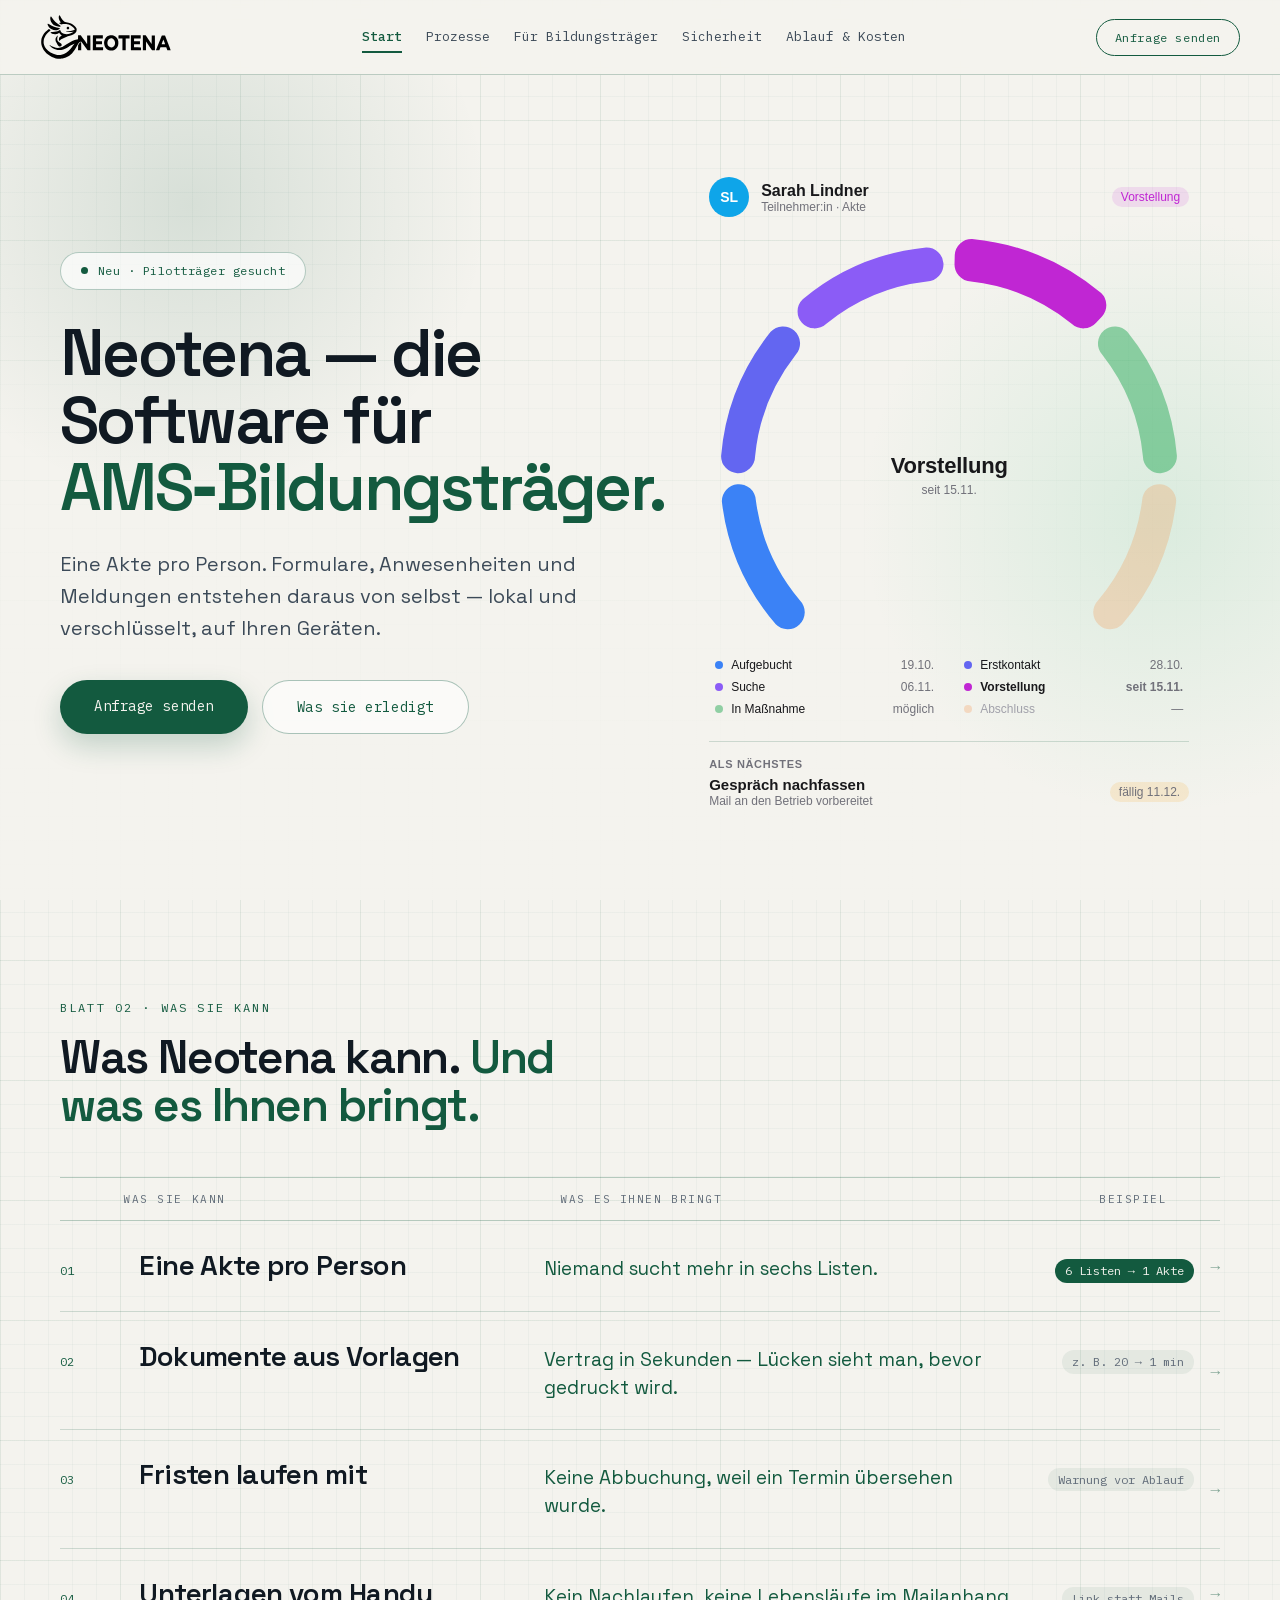
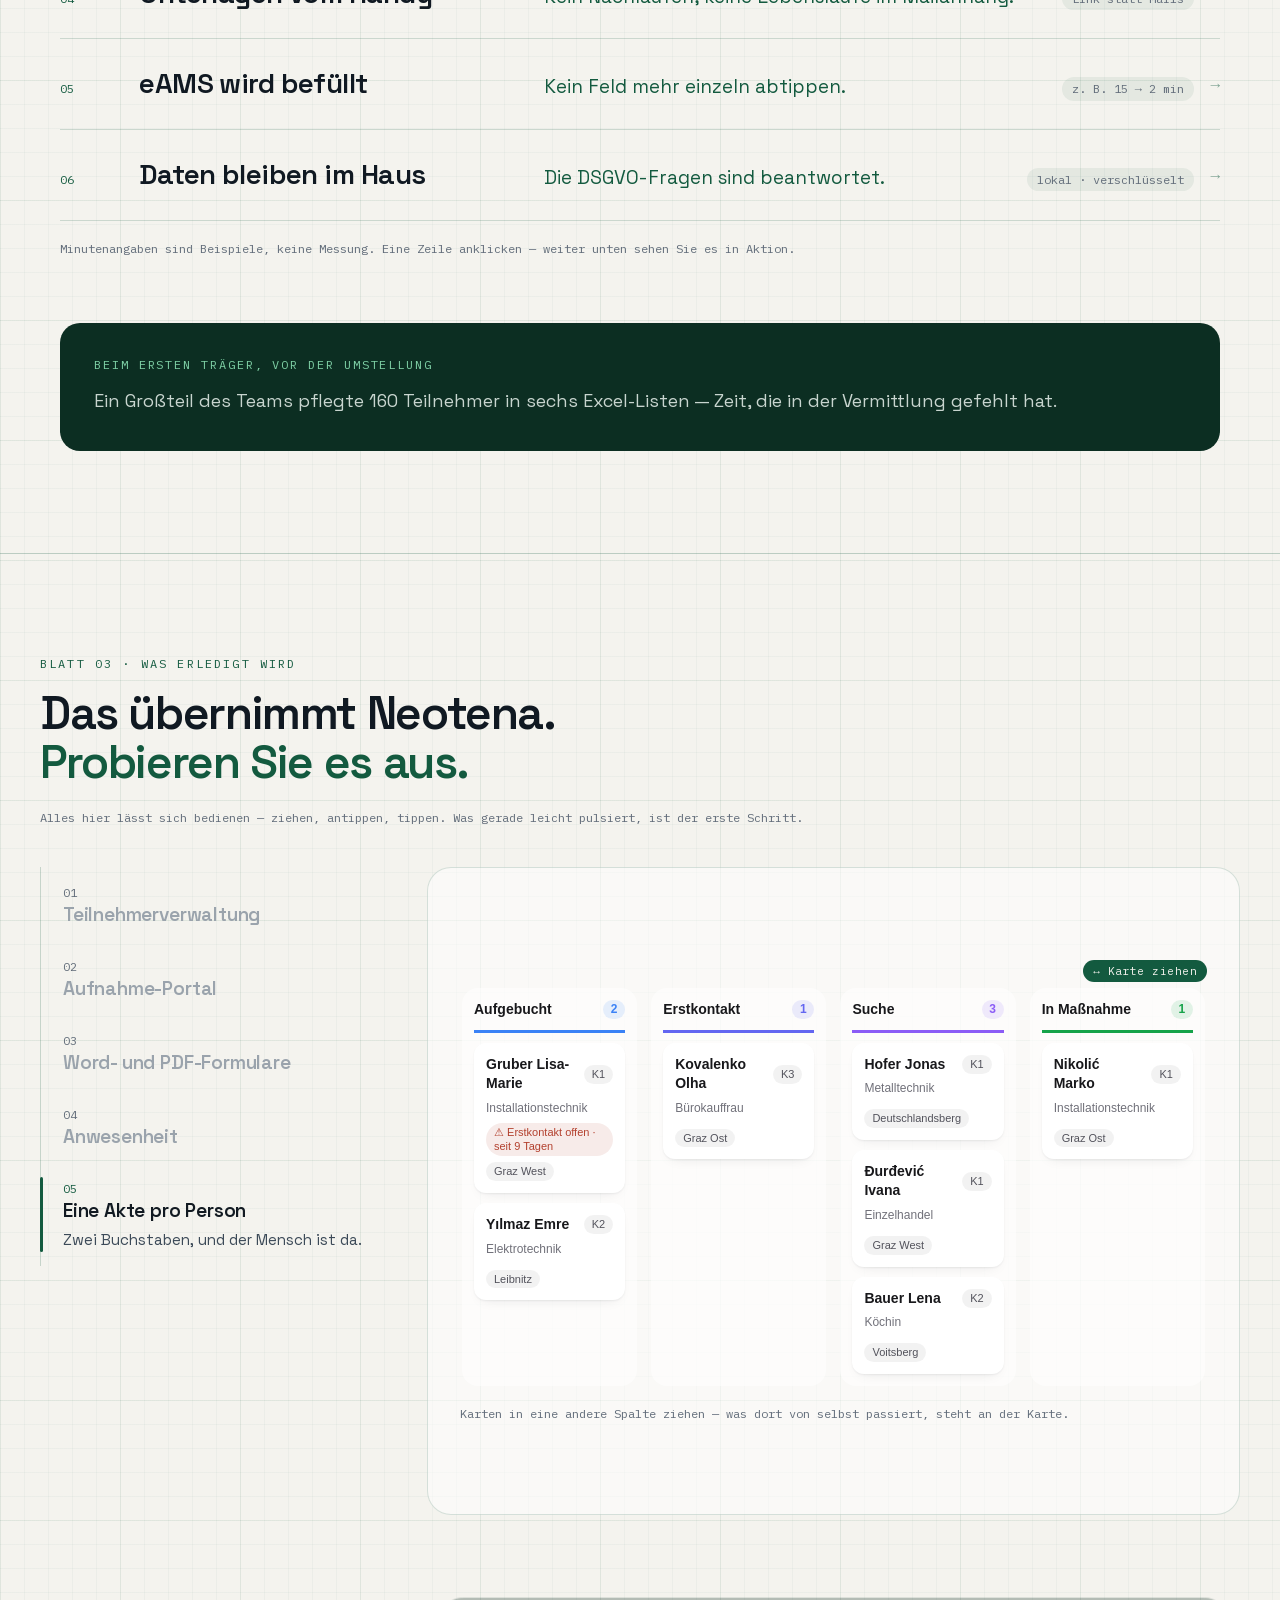
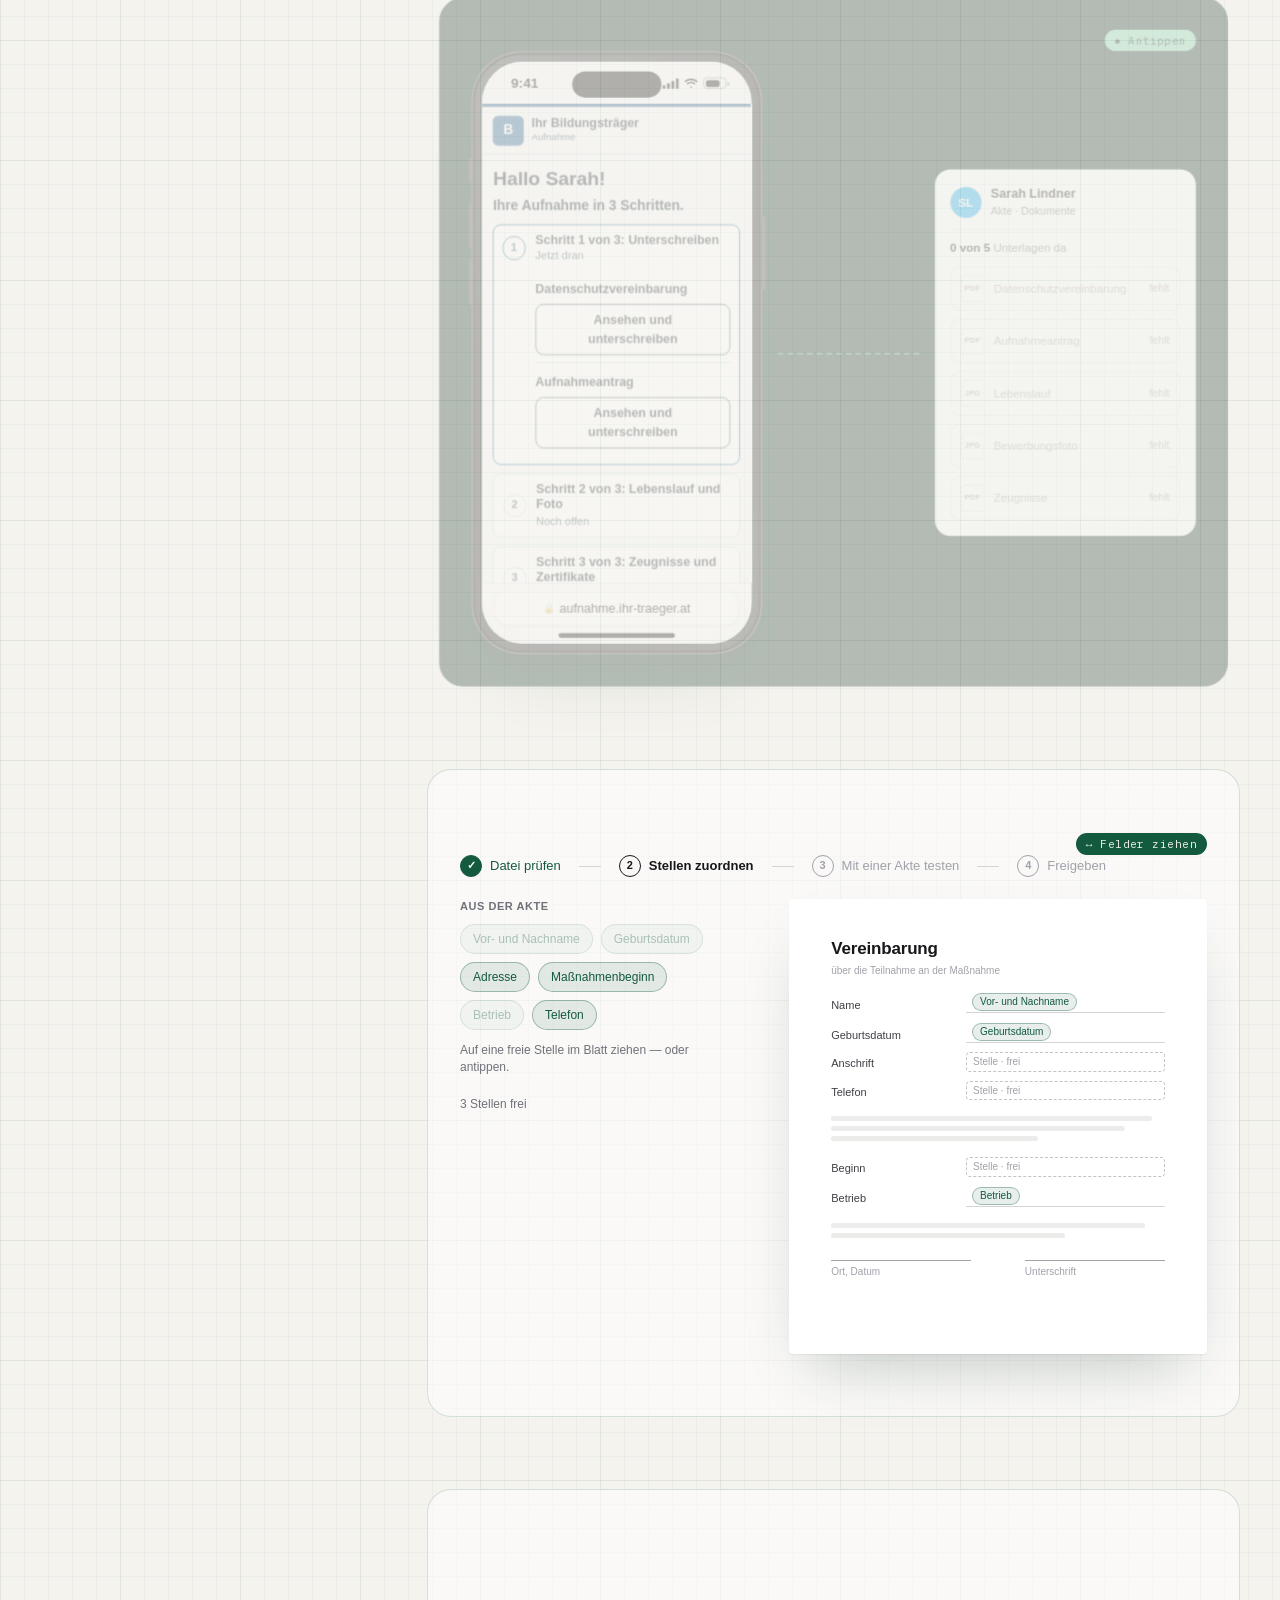
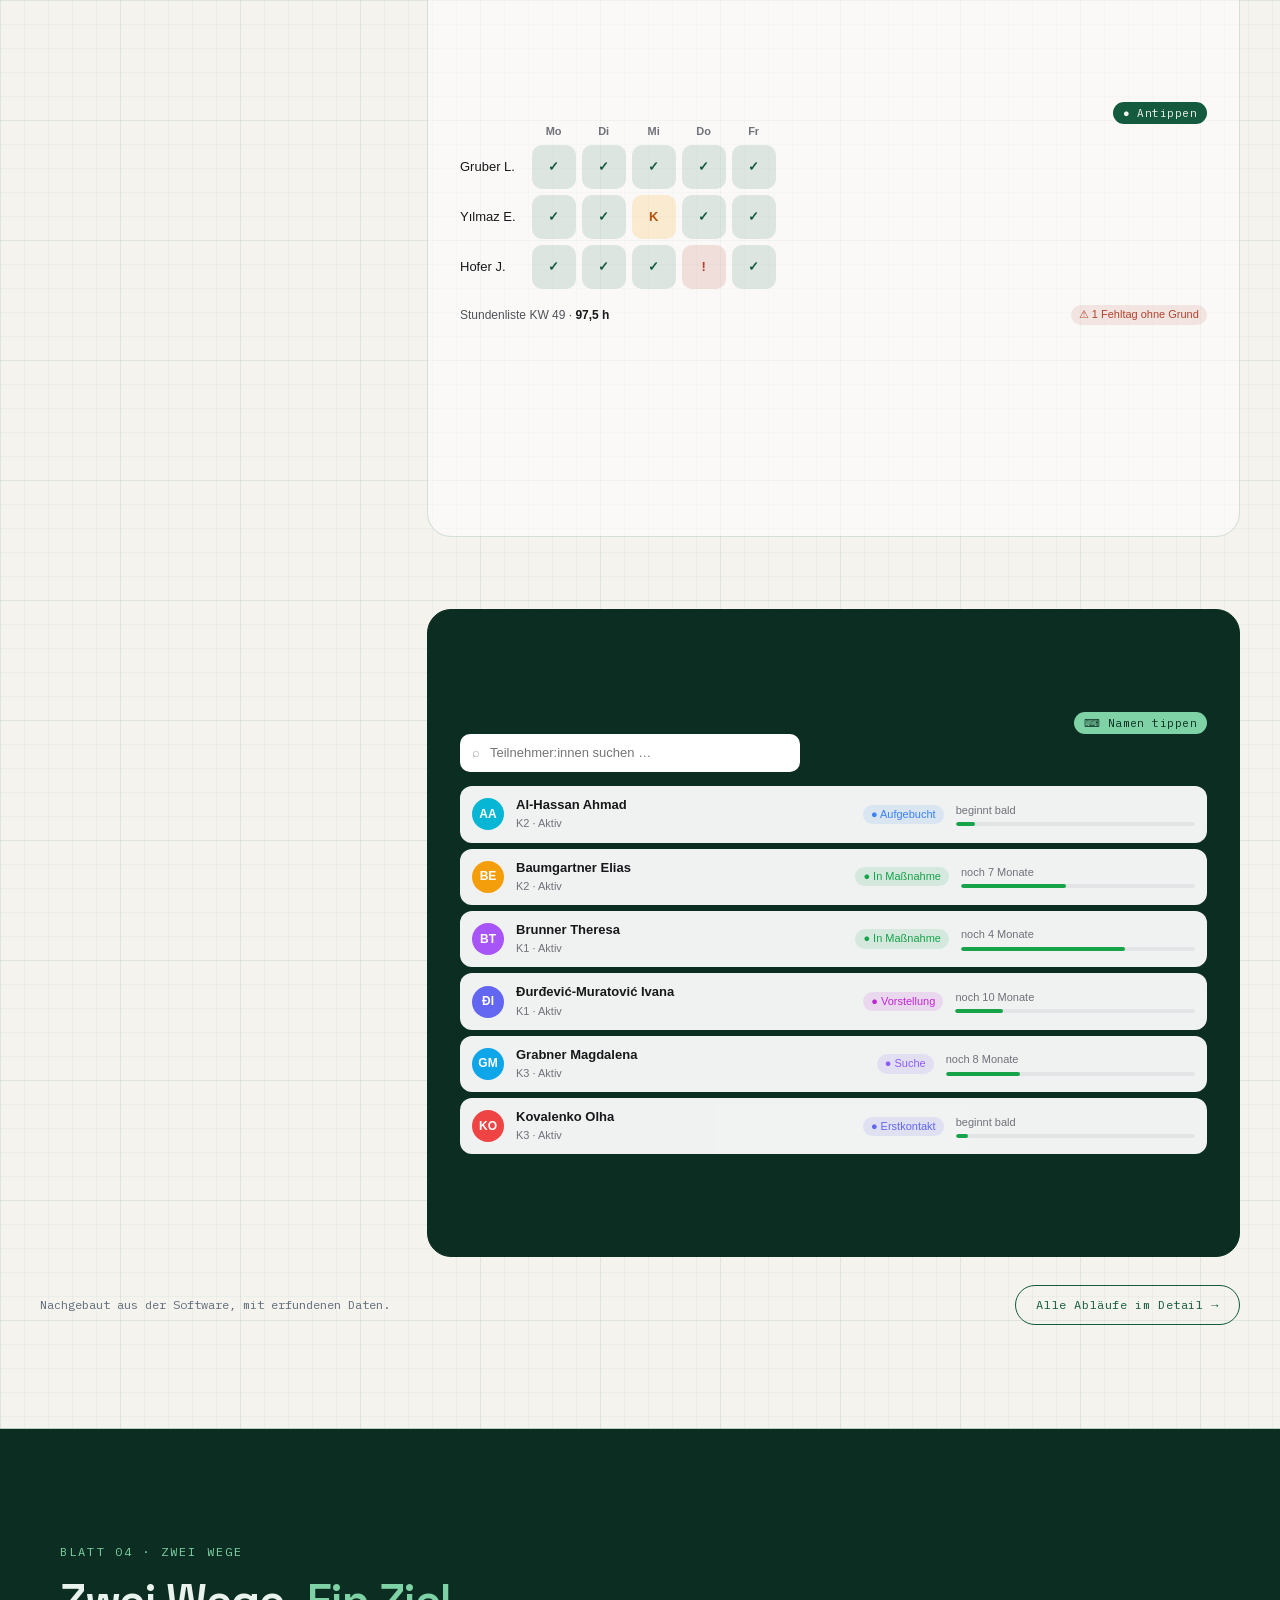
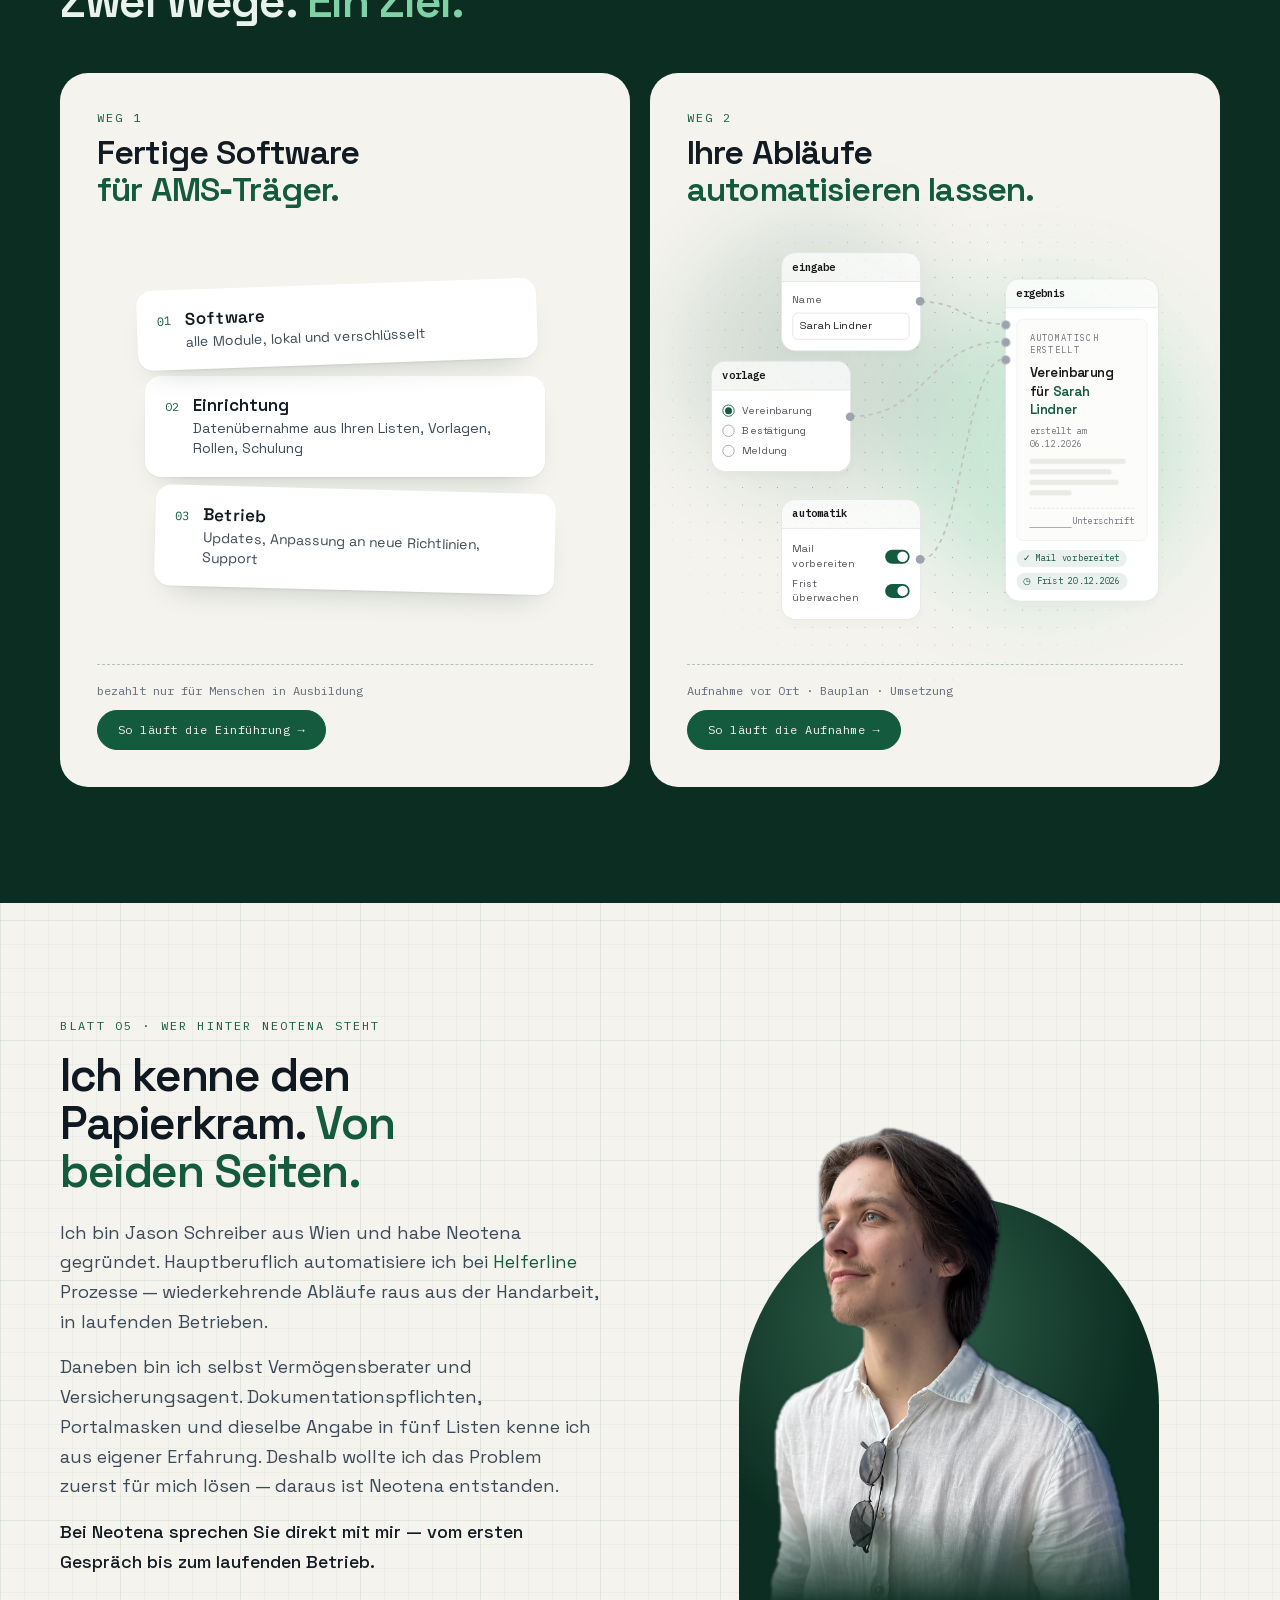
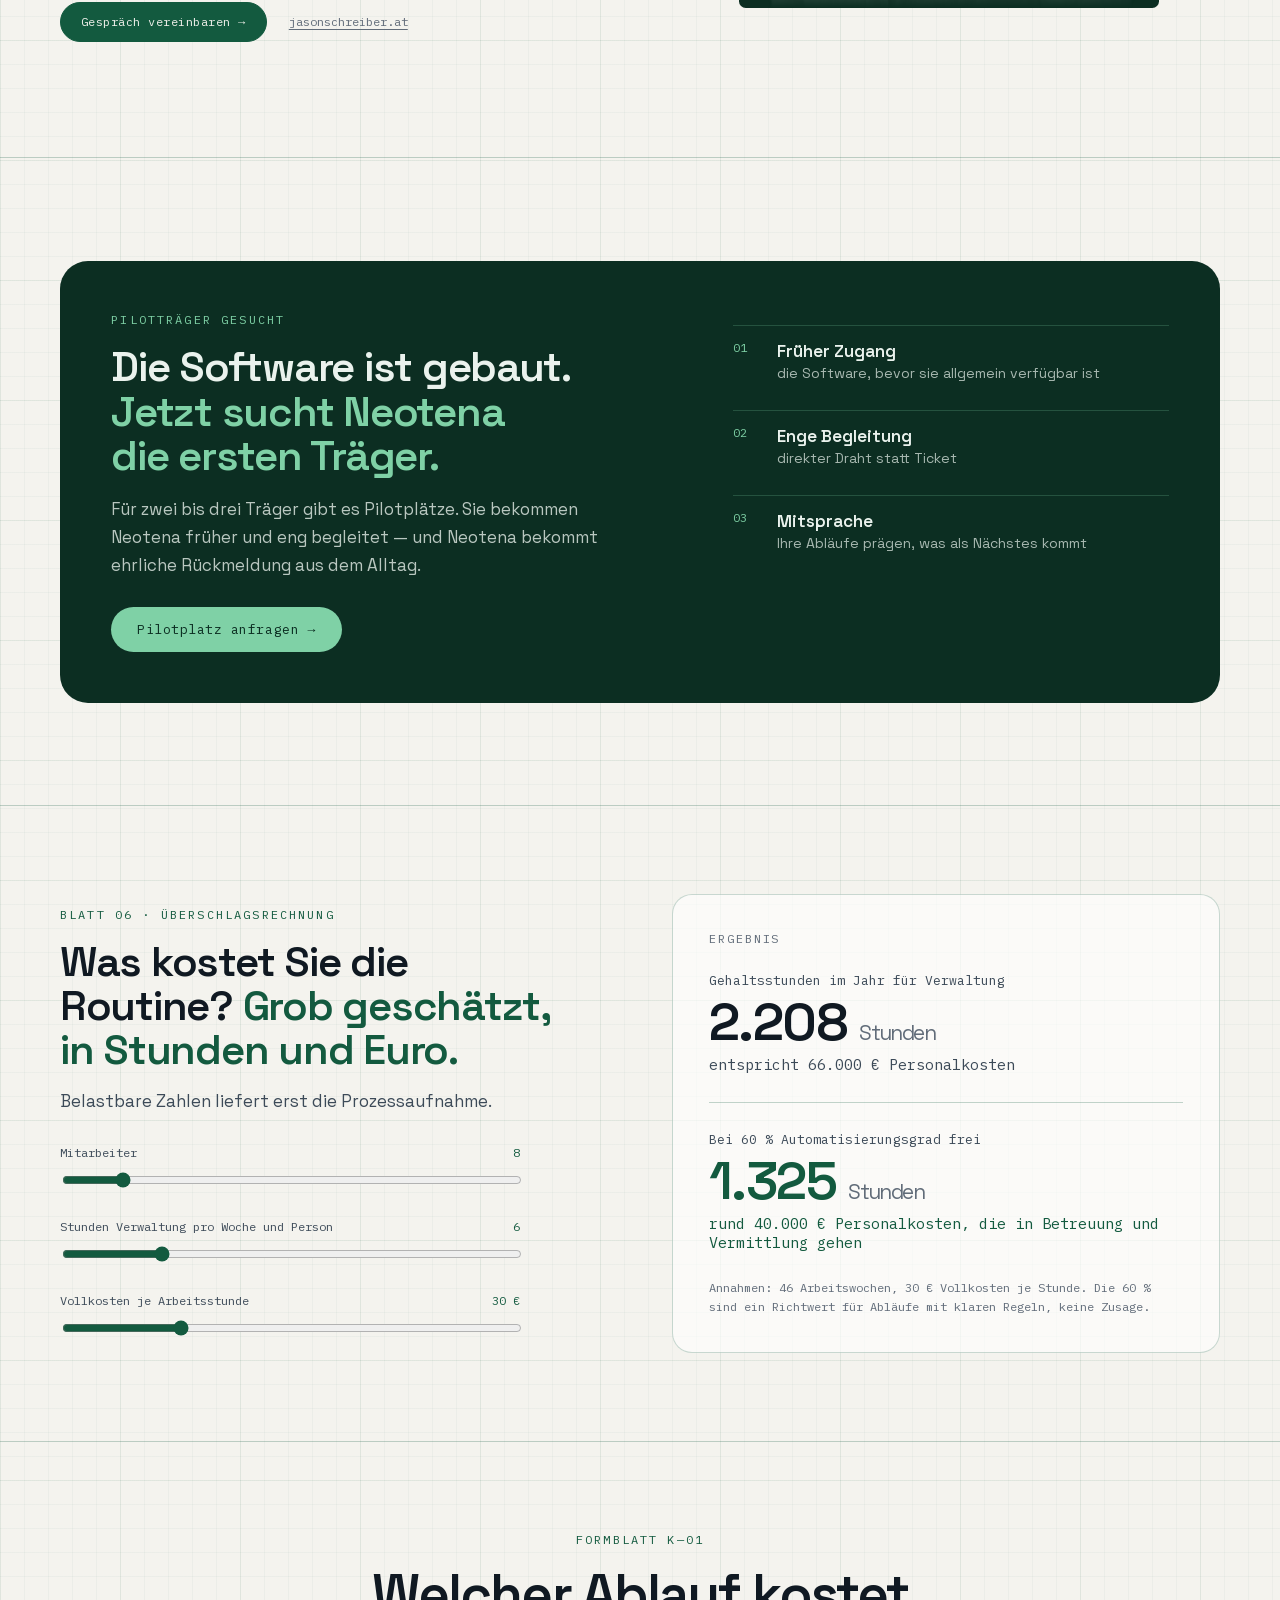
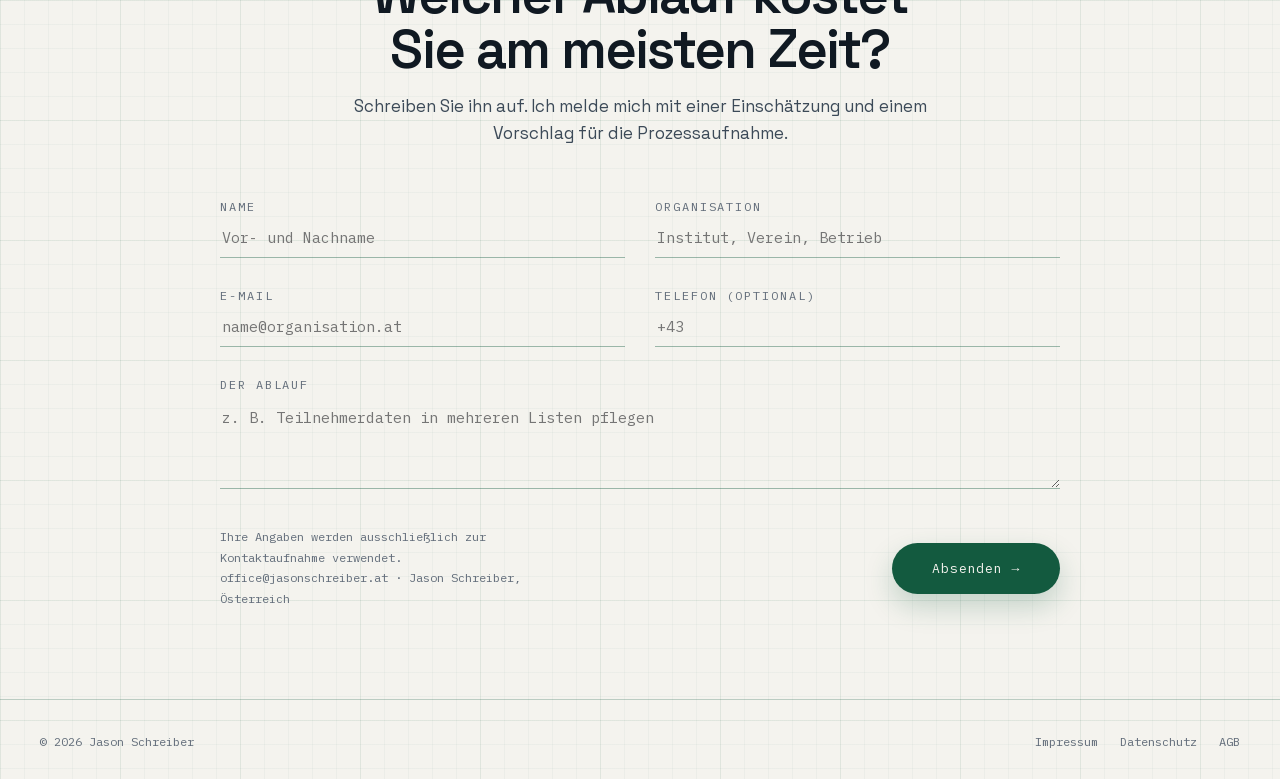
==== index.html @ ddd3d5d5 "feat: „Was erledigt wird“ als Rundgang — Stationen links stehen, Vorführung rechts wechselt - Deskto" ====
<!DOCTYPE html>
<html lang="de-AT">
<head>
<meta charset="utf-8">
<meta name="viewport" content="width=device-width, initial-scale=1">
<meta name="theme-color" content="#F4F3EE">
<link rel="icon" type="image/png" sizes="32x32" href="/assets/favicon-32.png?v=01700a30">
<link rel="apple-touch-icon" href="/assets/apple-touch-icon.png?v=8b65be48">
<title>Software für AMS-Bildungsträger | Neotena Wien</title>
<meta name="description" content="Eine Akte pro Person: Teilnehmerverwaltung, Formulare, Anwesenheiten und eAMS-Meldungen automatisch — lokal und verschlüsselt. Bezahlt nur für Menschen in Ausbildung." />
<meta name="author" content="Jason Schreiber" />
<meta name="robots" content="index, follow" />
<link rel="canonical" href="https://neotena.jasonschreiber.at/" />
<meta property="og:url" content="https://neotena.jasonschreiber.at/" />
<meta property="og:type" content="website" />
<meta property="og:locale" content="de_AT" />
<meta property="og:title" content="Software für AMS-Bildungsträger | Neotena Wien" />
<meta property="og:description" content="Eine Akte pro Person: Teilnehmerverwaltung, Formulare, Anwesenheiten und eAMS-Meldungen automatisch — lokal und verschlüsselt. Bezahlt nur für Menschen in Ausbildung." />
<meta property="og:image" content="https://neotena.jasonschreiber.at/assets/og.jpg" />
<meta property="og:image:width" content="1200" />
<meta property="og:image:height" content="630" />
<meta property="og:site_name" content="Neotena" />
<meta name="twitter:card" content="summary_large_image" />
<script type="application/ld+json">{"@context":"https://schema.org","@type":"ProfessionalService","name":"Neotena","description":"Software für AMS-Bildungsträger: eine Akte pro Person, Formulare, Anwesenheiten und das Befüllen von Portalen wie eAMS — lokal und verschlüsselt. Bezahlt nur für Menschen in Ausbildung.","founder":{"@type":"Person","name":"Jason Schreiber","url":"https://jasonschreiber.at"},"email":"office@jasonschreiber.at","telephone":"+436766433346","address":{"@type":"PostalAddress","streetAddress":"Kalvarienberggasse 18/1/21","postalCode":"1170","addressLocality":"Wien","addressCountry":"AT"},"areaServed":"AT","knowsLanguage":"de-AT","url":"https://neotena.jasonschreiber.at/","logo":"https://neotena.jasonschreiber.at/assets/apple-touch-icon.png","image":"https://neotena.jasonschreiber.at/assets/og.jpg"}</script>
<link href="/assets/fonts/fonts.css?v=b1770259" rel="stylesheet" />
<link rel="preload" href="/assets/fonts/space-grotesk-latin.woff2" as="font" type="font/woff2" crossorigin="" />
<script src="/assets/flow.js?v=0f6fc328" defer></script>
<script src="/assets/interaktiv.js?v=47416688" defer></script>
<script src="/assets/nachbau.js?v=98a91b4d" defer></script>
<style>
  body { margin: 0; background: #F4F3EE; }
  a { color: #135A3F; text-decoration: none; }
  a:hover { color: #0B3D2A; }
  ::selection { background: #CDE9DA; }
  input, textarea, button, select { box-sizing: border-box; width: 100%; }
  [data-rv] { opacity: 0; transform: translateY(20px); }
  [data-rv].rv-in { opacity: 1; transform: none; transition: opacity .8s ease, transform .9s cubic-bezier(.22,.61,.36,1); }
  @media (prefers-reduced-motion: reduce) { [data-rv] { opacity: 1; transform: none; } [style*="animation"] { animation: none !important; } }
  @keyframes axDrift { 0%, 100% { transform: translateY(0); } 50% { transform: translateY(-7px); } }
  @keyframes axSweep { 0% { transform: translateY(-10%); opacity: 0; } 20% { opacity: .55; } 100% { transform: translateY(320%); opacity: 0; } }
  @keyframes axPulse { 0%, 100% { opacity: 1; } 50% { opacity: .45; } }
  @keyframes axDash { to { background-position-y: 12px; } }
  @keyframes axFill { 0% { width: 12%; } 100% { width: 92%; } }
  @keyframes axTravel { 0% { left: -2%; opacity: 0; } 12% { opacity: 1; } 88% { opacity: 1; } 100% { left: 100%; opacity: 0; } }
  @keyframes axHalo { 0% { transform: scale(.6); opacity: .55; } 100% { transform: scale(2.1); opacity: 0; } }
  @keyframes axRise { 0% { opacity: 0; transform: translateY(14px) scale(.985); } 100% { opacity: 1; transform: none; } }
  @keyframes axRipple { 0% { transform: scale(.85); opacity: .5; } 100% { transform: scale(1.55); opacity: 0; } }
  @keyframes axType { 0%, 8% { width: 6%; } 55%, 100% { width: 82%; } }
  @keyframes axCheck { 0%, 18% { opacity: 0; transform: scale(.5); } 34%, 100% { opacity: 1; transform: none; } }
  @keyframes axDot { 0% { left: 0%; opacity: 0; } 12% { opacity: 1; } 88% { opacity: 1; } 100% { left: 100%; opacity: 0; } }
  @keyframes axGlow { 0%, 100% { box-shadow: 0 0 0 0 rgba(127,209,166,.35); } 50% { box-shadow: 0 0 26px 4px rgba(127,209,166,.35); } }

  .hv1:hover { color: #135A3F !important; }
  .hv2:hover { color: #135A3F !important; }
  .hv3:hover { color: #135A3F !important; }
  .hv4:hover { color: #135A3F !important; }
  .hv5:hover { color: #135A3F !important; }
  .hv6:hover { background: #135A3F !important; color: #F4F3EE !important; }
  .hv7:hover { background: #0B3D2A !important; transform: translateY(-2px) !important; }
  .hv8:hover { background: #FFFFFF !important; transform: translateY(-2px) !important; }
  .hv9:hover { background: #135A3F !important; color: #F4F3EE !important; }
  .hv10:hover { background: #135A3F !important; color: #F4F3EE !important; }
  .hv11:hover { background: #0B3D2A !important; }
  .hv12:hover { background: #0B3D2A !important; transform: translateY(-2px) !important; }
  .hv13:hover { color: #135A3F !important; }
  .hv14:hover { color: #135A3F !important; }
  .hv15:hover { color: #135A3F !important; }
  .fc16:focus { outline: none !important; border-bottom-color: #135A3F !important; }
  .fc17:focus { outline: none !important; border-bottom-color: #135A3F !important; }
  .fc18:focus { outline: none !important; border-bottom-color: #135A3F !important; }
  .fc19:focus { outline: none !important; border-bottom-color: #135A3F !important; }
  .fc20:focus { outline: none !important; border-bottom-color: #135A3F !important; }
</style>
<style>
  *, *::before, *::after { box-sizing: border-box; }
  html { scroll-behavior: smooth; }
  @media (prefers-reduced-motion: reduce) { html { scroll-behavior: auto; } }
  img { max-width: 100%; display: block; }
  /* iOS zoomt bei Eingabefeldern unter 16 px hinein — auf dem Handy nie kleiner. */
  @media (max-width: 760px) { input, textarea, select { font-size: 16px !important; } }
  /* Lange deutsche Wörter (Datenschutzbeauftragter) trennen statt aus dem Fenster zu ragen. */
  h1, h2, h3 { overflow-wrap: break-word; text-wrap: balance; }
  /* Nur wirklich lange Wörter trennen (Datenschutzbeauftragter), nicht „ver-langt“. */
  @media (max-width: 600px) { h1, h2, h3 { hyphens: auto; -webkit-hyphens: auto; hyphenate-limit-chars: 16 7 7; } }
  /* Prozesse: auf dem Handy immer erst Text, dann Bild. */
  @media (max-width: 760px) { [data-nf="ablauf"] > div { order: 0 !important; } }
  :focus-visible { outline: 2px solid #135A3F; outline-offset: 3px; }
  .ax-page[hidden] { display: none; }
  .ax-nav { width: auto; background: none; border: none; font: inherit; cursor: pointer;
    padding: 6px 0; color: inherit; font-weight: 400;
    border-bottom: 2px solid transparent; transition: color .2s ease, border-color .2s ease; }
  .ax-nav.is-active { color: #135A3F; font-weight: 500; border-bottom-color: #135A3F; }
  .ax-slot { position: absolute; inset: 0; display: grid; place-items: center;
    background: repeating-linear-gradient(45deg, rgba(19,90,63,.05) 0 10px, transparent 10px 20px); }
  .ax-slot img { position: absolute; inset: 0; width: 100%; height: 100%; object-fit: cover; }
  .ax-slot-label { font-family: 'IBM Plex Mono', monospace; font-size: 12px;
    color: #616C79; text-align: center; padding: 0 16px; }
  .ax-note { margin: 0; font-family: 'IBM Plex Mono', monospace; font-size: 13px;
    line-height: 1.6; color: #135A3F; }
  .ax-note[hidden] { display: none; }
  /* „Was sie kann · was es bringt“: große Zeilen, jede führt zu ihrer Kachel im Bento. */
  .nb-kb { display: grid; border-top: 1px solid rgba(19,90,63,.28); }
  .nb-kb-kopf, .nb-kb-zeile { display: grid; grid-template-columns: 3.2em minmax(0, 1fr) minmax(0, 1.25fr) 11em; gap: 8px 28px; align-items: baseline; }
  .nb-kb-kopf { padding: 14px 0; font-family: 'IBM Plex Mono', monospace; font-size: 11px; letter-spacing: .14em; text-transform: uppercase; color: #616C79;
    border-bottom: 1px solid rgba(19,90,63,.28); }
  .nb-kb-zeile { position: relative; padding: clamp(18px, 2.4vw, 28px) 0; border-bottom: 1px solid rgba(19,90,63,.18);
    color: inherit; text-decoration: none; transition: background .3s, padding .3s; }
  .nb-kb-zeile:hover, .nb-kb-zeile:focus-visible { background: rgba(255,255,255,.55); padding-left: 14px; padding-right: 14px; }
  .nb-kb-nr { font-family: 'IBM Plex Mono', monospace; font-size: 12px; color: #135A3F; }
  .nb-kb-kann { font-size: clamp(20px, 2.3vw, 28px); line-height: 1.15; letter-spacing: -.02em; font-weight: 600; }
  .nb-kb-bringt { font-size: clamp(16px, 1.6vw, 19px); line-height: 1.45; color: #135A3F; }
  .nb-kb-bsp { justify-self: end; padding: 4px 10px; border-radius: 999px; background: rgba(19,90,63,.07); font-family: 'IBM Plex Mono', monospace;
    font-size: 12px; color: #616C79; white-space: nowrap; }
  .nb-kb-echt { background: #135A3F; color: #F4F3EE; }
  .nb-kb-zeile::after { content: "→"; position: absolute; right: 0; top: 50%; transform: translate(0, -50%); opacity: .5;
    font-family: 'IBM Plex Mono', monospace; color: #135A3F; transition: opacity .3s, transform .3s; }
  .nb-kb-zeile:hover::after { opacity: 1; transform: translate(-6px, -50%); }
  .nb-kb-bsp { margin-right: 26px; }
  .nb-kb-zeile:hover .nb-kb-bsp { opacity: 0; }
  @media (max-width: 820px) {
    .nb-kb-kopf { display: none; }
    .nb-kb-zeile { padding-right: 28px; }
    .nb-kb-zeile { grid-template-columns: 2.4em minmax(0, 1fr); }
    .nb-kb-bringt, .nb-kb-bsp { grid-column: 2; }
    .nb-kb-bsp { justify-self: start; }
  }
  .nb-kachel { scroll-margin-top: 96px; }
  /* Hero: zwei Türen als Kacheln. */
  .nb-tueren { display: grid; grid-template-columns: repeat(auto-fit, minmax(min(440px, 100%), 1fr)); gap: 20px; }
  .nb-tuer { display: flex; flex-direction: column; min-width: 0; overflow: hidden; padding: clamp(24px, 3vw, 36px);
    border-radius: 28px; border: 1px solid rgba(19,90,63,.2); background: rgba(255,255,255,.55);
    transition: transform .4s cubic-bezier(.2,.7,.2,1), box-shadow .4s, background .4s; }
  .nb-tuer:hover { transform: translateY(-3px); background: rgba(255,255,255,.75); box-shadow: 0 30px 60px -30px rgba(12,46,34,.25); }
  .nb-tuer-weg { font-family: 'IBM Plex Mono', monospace; font-size: 12px; letter-spacing: .16em; text-transform: uppercase; color: #135A3F; }
  .nb-tuer-titel { margin: 10px 0 0; font-size: clamp(26px, 2.8vw, 34px); line-height: 1.08; letter-spacing: -.025em; font-weight: 600; }
  .nb-tuer-bild { flex: 1; display: grid; align-items: center; min-height: 320px; margin: 8px 0; }
  .nb-tuer-fuss { display: flex; flex-wrap: wrap; align-items: center; justify-content: space-between; gap: 12px 20px;
    padding-top: 18px; border-top: 1px dashed rgba(19,90,63,.3); font-family: 'IBM Plex Mono', monospace; font-size: 12px; color: #616C79; }
  .nb-tuer-los { width: auto; padding: 11px 20px; border-radius: 999px; border: 1px solid #135A3F; background: #135A3F; color: #F4F3EE;
    font-family: 'IBM Plex Mono', monospace; font-size: 12px; letter-spacing: .04em; cursor: pointer; text-decoration: none; }
  .nb-tuer-los:hover { background: #0B3D2A; }
  /* Dunkelgrünes Band: bricht die Papierfläche auf; Kacheln stehen hell darauf. */
  .nb-band .nb-tuer { background: #F4F3EE; border-color: transparent; color: #121A22; }
  .nb-band .nb-tuer:hover { background: #FFFFFF; box-shadow: 0 30px 60px -20px rgba(0,0,0,.45); }
  /* Wer dahintersteht: freigestelltes Foto, randlos vor einem grünen Bogen. */
  .nb-portrait { position: relative; max-width: 420px; width: 100%; margin: 0 auto; aspect-ratio: 1132 / 1500; }
  .nb-portrait::before { content: ""; position: absolute; left: 0; right: 0; top: 26%; bottom: 0;
    border-radius: 999px 999px 32px 32px; background: #0C2E22; }
  .nb-portrait::after { content: ""; position: absolute; left: 0; right: 0; top: 26%; bottom: 0; border-radius: 999px 999px 32px 32px;
    background: radial-gradient(circle at 40% 30%, rgba(127,209,166,.32), transparent 62%); }
  @media (max-width: 760px) { .nb-portrait { order: 0 !important; } }
  .nb-portrait img { position: relative; z-index: 1; width: 92%; height: 100%; margin: 0 auto; object-fit: contain; object-position: bottom;
    -webkit-mask-image: linear-gradient(to bottom, #000 82%, transparent 100%); mask-image: linear-gradient(to bottom, #000 82%, transparent 100%); }
  /* Pilotangebot: dunkle Karte über die Breite. */
  .nb-pilot { display: grid; grid-template-columns: minmax(0, 1.3fr) minmax(0, 1fr); gap: 28px 56px; align-items: center;
    padding: clamp(28px, 4vw, 56px); border-radius: 28px; background: #0C2E22; color: #EAF2ED; }
  .nb-pilot-liste { list-style: none; margin: 0; padding: 0; display: grid; gap: 14px; }
  .nb-pilot-liste li { display: grid; grid-template-columns: 2.4em 1fr; gap: 2px 10px; padding: 14px 0; border-top: 1px solid rgba(127,209,166,.22);
    font-size: 14px; color: rgba(234,242,237,.7); }
  .nb-pilot-liste li span { grid-row: span 2; font-family: 'IBM Plex Mono', monospace; font-size: 12px; color: #7FD1A6; }
  .nb-pilot-liste b { font-size: 17px; font-weight: 600; color: #EAF2ED; }
  .nb-pilot-los { grid-column: 1 / -1; justify-self: start; padding: 14px 26px; border-radius: 999px; background: #7FD1A6; color: #0C2E22;
    font-family: 'IBM Plex Mono', monospace; font-size: 13px; letter-spacing: .04em; text-decoration: none; transition: background .3s; }
  .nb-pilot-los:hover { background: #A6E3C3; }
  @media (max-width: 860px) { .nb-pilot { grid-template-columns: 1fr; } }
  /* Sicherheit: drei Gruppen, je Schicht ein Satz und die Technik. */
  .nb-schutz { display: grid; grid-template-columns: repeat(auto-fit, minmax(min(320px, 100%), 1fr)); gap: 16px; }
  .nb-sg { display: grid; align-content: start; gap: 0; padding: clamp(20px, 2.6vw, 30px); border-radius: 24px; border: 1px solid rgba(19,90,63,.16); background: rgba(255,255,255,.5); }
  .nb-sg .nb-k-label { margin-bottom: 10px; }
  .nb-sz { display: grid; gap: 4px; padding: 16px 0; border-top: 1px solid rgba(19,90,63,.14); }
  .nb-sz b { font-size: 18px; font-weight: 600; letter-spacing: -.01em; }
  .nb-sz span { font-size: 15px; line-height: 1.55; color: #3C4A58; }
  .nb-sz code { font-family: 'IBM Plex Mono', monospace; font-size: 11px; color: #135A3F; }
  /* Kosten: welche Stages verrechnet werden. */
  .nb-zaehlt { display: grid; grid-template-columns: repeat(5, minmax(0, 1fr)); gap: 8px; }
  .nb-z-st { display: grid; gap: 6px; padding: 14px; border-radius: 14px; border: 1px dashed rgba(127,209,166,.3);
    font-size: 14px; font-weight: 600; color: rgba(234,242,237,.55); }
  .nb-z-st i { width: 10px; height: 10px; border-radius: 50%; opacity: .5; }
  .nb-z-st span { font-family: 'IBM Plex Mono', monospace; font-size: 11px; font-weight: 400; }
  .nb-z-ja { border: 0; background: #7FD1A6; color: #0C2E22; }
  .nb-z-ja i { opacity: 1; } .nb-z-ja span { font-weight: 600; }
  @media (max-width: 760px) { .nb-zaehlt { grid-template-columns: 1fr 1fr; } .nb-z-ja { grid-column: 1 / -1; } }
  /* Weg 1: das Paket als drei aufgefächerte Karten. */
  .nb-paket { position: relative; display: grid; gap: 12px; max-width: 400px; width: 100%; margin: 0 auto; }
  .nb-paket-karte { display: grid; grid-template-columns: auto 1fr; gap: 2px 14px; align-items: baseline; padding: 18px 20px;
    border-radius: 16px; background: #FFFFFF; box-shadow: 0 1px 2px rgba(0,0,0,.05), 0 16px 32px -20px rgba(12,46,34,.3);
    transition: transform .5s cubic-bezier(.2,.7,.2,1); }
  .nb-paket-karte:nth-child(1) { transform: rotate(-2deg) translateX(-8px); }
  .nb-paket-karte:nth-child(3) { transform: rotate(1.5deg) translateX(10px); }
  .nb-tuer:hover .nb-paket-karte { transform: none; }
  .nb-paket-nr { grid-row: span 2; font-family: 'IBM Plex Mono', monospace; font-size: 12px; color: #135A3F; }
  .nb-paket-karte b { font-size: 17px; font-weight: 600; }
  .nb-paket-karte span:last-child { font-size: 14px; line-height: 1.45; color: #3C4A58; }
  /* Bento: Kacheln in verschiedenen Größen, jede zum Anfassen. */
  .nb-bento { display: grid; grid-template-columns: repeat(12, minmax(0, 1fr)); gap: 16px; }
  .nb-kachel { display: flex; flex-direction: column; min-width: 0; padding: clamp(20px, 2.6vw, 32px);
    border-radius: 24px; border: 1px solid rgba(19,90,63,.16); background: rgba(255,255,255,.5); }
  /* Dunkelgrüne Kacheln: dasselbe Grün wie das Band, Inhalt bleibt hell. */
  .nb-kachel.nb-dunkel { background: #0C2E22; border-color: #0C2E22; color: #EAF2ED; }
  .nb-dunkel .nb-k-label { color: #7FD1A6; }
  .nb-dunkel .nb-k-tipp { background: #7FD1A6; color: #0C2E22; }
  .nb-dunkel .pt-linie { border-color: rgba(127,209,166,.45) !important; }
  .nb-dunkel .pt-akte { background: rgba(255,255,255,.96); color: #18181b; }
  .nb-dunkel .nb-suche { background: #FFFFFF; }
  .nb-dunkel .nb-tn { background: rgba(255,255,255,.94); color: #18181b; }
  .nb-dunkel .nb-nichts { color: rgba(234,242,237,.7); }
  .nb-k4 { grid-column: span 4; } .nb-k6 { grid-column: span 6; } .nb-k8 { grid-column: span 8; } .nb-k12 { grid-column: span 12; }
  .nb-hoch { grid-row: span 2; }
  .nb-k-label { font-family: 'IBM Plex Mono', monospace; font-size: 11px; letter-spacing: .14em; text-transform: uppercase; color: #135A3F;
    display: flex; flex-wrap: wrap; align-items: center; justify-content: space-between; gap: 8px; }
  .nb-k-tipp { padding: 4px 10px; border-radius: 999px; background: #135A3F; color: #F4F3EE; letter-spacing: .04em; text-transform: none; font-size: 11px; white-space: nowrap; }
  .nb-k-titel { margin: 6px 0 22px; font-size: clamp(19px, 1.8vw, 22px); line-height: 1.2; letter-spacing: -.015em; font-weight: 600; }
  @media (max-width: 960px) {
    .nb-bento { grid-template-columns: 1fr; }
    .nb-k4, .nb-k6, .nb-k8, .nb-k12 { grid-column: auto; } .nb-hoch { grid-row: auto; }
  }
  /* Schmaler Viewport: Logo und Anfrage-Button in die erste Zeile, Navigation darunter. */
  /* „Was erledigt wird“ als Rundgang: links bleibt die Liste der Stationen
     stehen, rechts wechselt beim Scrollen die Vorführung. */
  .nb-rg-nav { display: none; }
  @media (min-width: 961px) {
    .nb-rundgang { display: grid; grid-template-columns: minmax(0, .62fr) minmax(0, 1.5fr); gap: clamp(32px, 4vw, 72px); align-items: start; }
    .nb-rg-nav { display: block; position: sticky; top: 110px; }
    .nb-rg-nav ol { list-style: none; margin: 0; padding: 0; border-left: 1px solid rgba(19,90,63,.2); }
    .nb-rg-nav li { position: relative; padding: 14px 0 14px 22px; cursor: pointer; }
    .nb-rg-nav li::before { content: ""; position: absolute; left: -1px; top: 14px; bottom: 14px; width: 3px; border-radius: 2px;
      background: #135A3F; transform: scaleY(0); transition: transform .35s; }
    .nb-rg-nav li.an::before { transform: scaleY(1); }
    .nb-rg-nr { font-family: 'IBM Plex Mono', monospace; font-size: 12px; color: #616C79; transition: color .3s; }
    .nb-rg-name { display: block; font-size: 19px; font-weight: 600; letter-spacing: -.01em; color: #9AA3AC; transition: color .3s; }
    .nb-rg-text { display: block; max-height: 0; overflow: hidden; opacity: 0; font-size: 15px; line-height: 1.5; color: #3C4A58;
      transition: max-height .45s ease, opacity .35s ease, margin .35s; }
    .nb-rg-nav li.an .nb-rg-nr { color: #135A3F; }
    .nb-rg-nav li.an .nb-rg-name { color: #121A22; }
    .nb-rg-nav li.an .nb-rg-text { max-height: 90px; opacity: 1; margin-top: 6px; }
    .nb-rundgang .nb-bento { display: flex !important; flex-direction: column; gap: clamp(40px, 8vh, 96px); }
    .nb-rundgang .nb-bento > .nb-kachel { grid-column: auto !important; grid-row: auto !important; min-height: 72vh; justify-content: center;
      opacity: .28; transform: scale(.97); transition: opacity .5s ease, transform .5s cubic-bezier(.2,.7,.2,1); }
    .nb-rundgang .nb-bento > .nb-kachel.is-fokus { opacity: 1; transform: none; }
    .nb-rundgang .nb-kachel > .nb-k-titel { display: none; }
    .nb-rundgang .nb-kachel > .nb-k-label > span:first-child { visibility: hidden; }
  }
  @media (prefers-reduced-motion: reduce) { .nb-rundgang .nb-bento > .nb-kachel { opacity: 1; transform: none; } }
  /* Kopfzeile: Inhalt so breit wie der breiteste Abschnitt (1400 px), Fläche bleibt randlos. */
  body > header, header[style*="sticky"] { padding-left: max(clamp(20px, 5vw, 40px), calc((100% - 1400px) / 2)) !important;
    padding-right: max(clamp(20px, 5vw, 40px), calc((100% - 1400px) / 2)) !important; }
  /* Handy: Burger-Menü statt Navigationszeile. */
  .ax-burger { display: none; }
  @media (max-width: 860px) {
    header > a[href="#kontakt"] { margin-left: auto; padding: 9px 14px !important; }
    .ax-burger { display: grid; place-items: center; width: 42px; height: 42px; padding: 0; border: 1px solid rgba(19,90,63,.35);
      border-radius: 999px; background: transparent; cursor: pointer; }
    .ax-burger span, .ax-burger span::before, .ax-burger span::after { display: block; width: 16px; height: 1.5px; background: #135A3F;
      position: relative; transition: transform .25s, background .2s; }
    .ax-burger span::before, .ax-burger span::after { content: ""; position: absolute; left: 0; }
    .ax-burger span::before { top: -5px; } .ax-burger span::after { top: 5px; }
    header.is-offen .ax-burger span { background: transparent; }
    header.is-offen .ax-burger span::before { transform: translateY(5px) rotate(45deg); }
    header.is-offen .ax-burger span::after { transform: translateY(-5px) rotate(-45deg); }
    header > nav { display: none !important; order: 3; flex-basis: 100%; flex-direction: column; align-items: stretch !important;
      gap: 0 !important; padding: 8px 0 6px; }
    header.is-offen > nav { display: flex !important; }
    header > nav > * { text-align: left; padding: 14px 2px !important; font-size: 17px !important; border-bottom: 1px solid rgba(19,90,63,.14) !important; }
    header > nav > *:last-child { border-bottom: 0 !important; }
    header > nav > .ax-nav.is-active { border-bottom-color: rgba(19,90,63,.14) !important; }
  }
</style>
</head>
<body>
<div style="font-family: 'Space Grotesk', system-ui, sans-serif; color: #101922; background: #F4F3EE; background-image: radial-gradient(130% 80% at 50% 4%, rgba(244,243,238,0) 30%, rgba(244,243,238,.75) 72%, rgba(244,243,238,.96) 100%), linear-gradient(rgba(19,90,63,.035) 1px, transparent 1px), linear-gradient(90deg, rgba(19,90,63,.035) 1px, transparent 1px), linear-gradient(rgba(19,90,63,.06) 1px, transparent 1px), linear-gradient(90deg, rgba(19,90,63,.06) 1px, transparent 1px); background-size: 100% 100%, 24px 24px, 24px 24px, 120px 120px, 120px 120px; background-attachment: fixed, scroll, scroll, scroll, scroll; min-height: 100vh;">

  <header style="position: sticky; top: 0; z-index: 50; display: flex; align-items: center; justify-content: space-between; gap: 24px; flex-wrap: wrap; padding: clamp(11px, 7vw, 14px) clamp(20px, 5vw, 40px); background: rgba(244,243,238,.9); backdrop-filter: blur(8px); border-bottom: 1px solid rgba(19,90,63,.25);">
    <button type="button" data-go="start" aria-label="Zur Startseite" style="width: auto; display: flex; align-items: center; background: none; border: none; padding: 0; cursor: pointer; font-family: inherit;">
      <img src="/assets/neotena.svg?v=9c6d75fc" alt="Neotena" width="1092" height="381" style="height: clamp(34px, 4vw, 46px); width: auto; display: block;" />
    </button>
    <nav style="display: flex; gap: clamp(12px, 2vw, 24px); flex-wrap: wrap; flex: 1 1 auto; justify-content: center; font-family: 'IBM Plex Mono', monospace; font-size: 13px; letter-spacing: .04em; color: #3C4A58;">
      <button type="button" data-go="start" data-nav="start" class="ax-nav hv1">Start</button>
      <button type="button" data-go="prozesse" data-nav="prozesse" class="ax-nav hv2">Prozesse</button>
      <button type="button" data-go="traeger" data-nav="traeger" class="ax-nav hv3">Für Bildungsträger</button>
      <button type="button" data-go="sicherheit" data-nav="sicherheit" class="ax-nav hv4">Sicherheit</button>
      <button type="button" data-go="preise" data-nav="preise" class="ax-nav hv5">Ablauf &amp; Kosten</button>
    </nav>
    <a href="#kontakt" style="width: auto; white-space: nowrap; font-family: 'IBM Plex Mono', monospace; font-size: 12px; letter-spacing: .05em; padding: 10px 18px; border-radius: 999px; border: 1px solid #135A3F; color: #135A3F;" class="hv6">Anfrage senden</a>
  </header>

  <div class="ax-page" data-page="start">
  <div>
    <section style="position: relative; overflow: hidden; padding: clamp(64px, 8vw, 118px) clamp(20px, 5vw, 40px) clamp(56px, 7vw, 92px);">
      <div style="position: absolute; top: -180px; left: -120px; width: 620px; height: 620px; border-radius: 50%; background: radial-gradient(circle, rgba(19,90,63,.13), rgba(19,90,63,0) 68%); pointer-events: none;"></div>
      <div style="position: absolute; top: 120px; right: -200px; width: 640px; height: 640px; border-radius: 50%; background: radial-gradient(circle, rgba(127,209,166,.22), rgba(127,209,166,0) 66%); pointer-events: none;"></div>

      <div style="position: relative; max-width: 1160px; margin: 0 auto; display: grid; grid-template-columns: repeat(auto-fit, minmax(min(340px, 100%), 1fr)); gap: clamp(40px, 6vw, 88px); align-items: center;">
        <div>
          <a href="#pilot" style="display: inline-flex; align-items: center; gap: 10px; border-radius: 999px; border: 1px solid rgba(19,90,63,.3); background: rgba(255,255,255,.7); padding: 9px 20px; max-width: 100%; text-align: left; line-height: 1.5; text-decoration: none; font-family: 'IBM Plex Mono', monospace; font-size: 12px; letter-spacing: .04em; color: #135A3F;">
            <span style="flex: none; width: 7px; height: 7px; border-radius: 50%; background: #135A3F;"></span>
            Neu · Pilotträger gesucht
          </a>
          <h1 style="font-size: clamp(38px, 5.2vw, 66px); line-height: 1.02; letter-spacing: -.04em; font-weight: 600; margin: 30px 0 26px; text-wrap: balance;">Neotena — die Software für <span style="color: #135A3F; white-space: nowrap;">AMS‑Bildungsträger.</span></h1>
          <p style="font-size: clamp(17px, 1.8vw, 20px); line-height: 1.6; color: #3C4A58; max-width: 26em; margin: 0 0 36px;">Eine Akte pro Person. Formulare, Anwesenheiten und Meldungen entstehen daraus von selbst — lokal und verschlüsselt, auf Ihren Geräten.</p>
          <div style="display: flex; gap: 14px; flex-wrap: wrap;">
            <a href="#kontakt" style="width: auto; border-radius: 999px; font-family: 'IBM Plex Mono', monospace; font-size: 14px; letter-spacing: .04em; padding: 17px 34px; background: #135A3F; color: #F4F3EE; box-shadow: 0 12px 28px rgba(19,90,63,.22); transition: transform .3s ease, background-color .3s ease;" class="hv7">Anfrage senden</a>
            <a href="#erledigt" style="width: auto; border-radius: 999px; font-family: 'IBM Plex Mono', monospace; font-size: 14px; letter-spacing: .04em; padding: 17px 34px; border: 1px solid rgba(19,90,63,.35); background: rgba(255,255,255,.6); color: #135A3F; transition: transform .3s ease, background-color .3s ease;" class="hv8">Was sie erledigt</a>
          </div>
        </div>
        <div id="nf-kreis" style="position: relative; min-height: 420px;"></div>
      </div>
    </section>

    <section style="padding: clamp(64px, 8vw, 120px) clamp(20px, 5vw, 40px); border-bottom: 1px solid rgba(19,90,63,.25);">
      <div style="max-width: 1160px; margin: 0 auto;">
        <div style="font-family: 'IBM Plex Mono', monospace; font-size: 12px; letter-spacing: .18em; text-transform: uppercase; color: #135A3F; margin-bottom: 18px;">Blatt 02 · Was sie kann</div>
        <h2 style="font-size: clamp(30px, 3.6vw, 46px); line-height: 1.05; letter-spacing: -.03em; font-weight: 600; margin: 0 0 clamp(32px, 4vw, 48px); max-width: 18em;">Was Neotena kann. <span style="color: #135A3F;">Und was es Ihnen bringt.</span></h2>
        <div class="nb-kb">
          <div class="nb-kb-kopf"><span></span><span>Was sie kann</span><span>Was es Ihnen bringt</span><span>Beispiel</span></div>
          <a class="nb-kb-zeile" href="#k-akte"><span class="nb-kb-nr">01</span><span class="nb-kb-kann">Eine Akte pro Person</span><span class="nb-kb-bringt">Niemand sucht mehr in sechs Listen.</span><span class="nb-kb-bsp nb-kb-echt">6 Listen → 1 Akte</span></a>
          <a class="nb-kb-zeile" href="#k-vorlage"><span class="nb-kb-nr">02</span><span class="nb-kb-kann">Dokumente aus Vorlagen</span><span class="nb-kb-bringt">Vertrag in Sekunden — Lücken sieht man, bevor gedruckt wird.</span><span class="nb-kb-bsp">z. B. 20 → 1 min</span></a>
          <a class="nb-kb-zeile" href="#k-pipeline"><span class="nb-kb-nr">03</span><span class="nb-kb-kann">Fristen laufen mit</span><span class="nb-kb-bringt">Keine Abbuchung, weil ein Termin übersehen wurde.</span><span class="nb-kb-bsp">Warnung vor Ablauf</span></a>
          <a class="nb-kb-zeile" href="#k-portal"><span class="nb-kb-nr">04</span><span class="nb-kb-kann">Unterlagen vom Handy</span><span class="nb-kb-bringt">Kein Nachlaufen, keine Lebensläufe im Mailanhang.</span><span class="nb-kb-bsp">Link statt Mails</span></a>
          <a class="nb-kb-zeile" href="/prozesse/#ablauf-06"><span class="nb-kb-nr">05</span><span class="nb-kb-kann">eAMS wird befüllt</span><span class="nb-kb-bringt">Kein Feld mehr einzeln abtippen.</span><span class="nb-kb-bsp">z. B. 15 → 2 min</span></a>
          <a class="nb-kb-zeile" href="/sicherheit/"><span class="nb-kb-nr">06</span><span class="nb-kb-kann">Daten bleiben im Haus</span><span class="nb-kb-bringt">Die DSGVO-Fragen sind beantwortet.</span><span class="nb-kb-bsp">lokal · verschlüsselt</span></a>
        </div>
        <p style="font-family: 'IBM Plex Mono', monospace; font-size: 12px; color: #616C79; line-height: 1.7; margin: 18px 0 clamp(40px, 5vw, 64px);">Minutenangaben sind Beispiele, keine Messung. Eine Zeile anklicken — weiter unten sehen Sie es in Aktion.</p>
        <div style="border-radius: 20px; background: #0C2E22; color: #EAF2ED; padding: clamp(24px, 3vw, 34px);">
          <div style="font-family: 'IBM Plex Mono', monospace; font-size: 12px; letter-spacing: .16em; text-transform: uppercase; color: #7FD1A6; margin-bottom: 14px;">Beim ersten Träger, vor der Umstellung</div>
          <p style="font-size: clamp(16px, 1.7vw, 18px); line-height: 1.7; margin: 0; color: rgba(234,242,237,.85);">Ein Großteil des Teams pflegte 160 Teilnehmer in sechs Excel-Listen — Zeit, die in der Vermittlung gefehlt hat.</p>
        </div>
      </div>
    </section>

    <section id="erledigt" style="padding: clamp(64px, 8vw, 120px) clamp(20px, 5vw, 40px); border-bottom: 1px solid rgba(19,90,63,.25); scroll-margin-top: 80px;">
      <div style="max-width: 1400px; margin: 0 auto;">
        <div style="font-family: 'IBM Plex Mono', monospace; font-size: 12px; letter-spacing: .18em; text-transform: uppercase; color: #135A3F; margin-bottom: 18px;">Blatt 03 · Was erledigt wird</div>
        <h2 style="font-size: clamp(30px, 3.6vw, 46px); line-height: 1.05; letter-spacing: -.03em; font-weight: 600; margin: 0 0 clamp(32px, 4vw, 48px); max-width: 18em;">Das übernimmt Neotena. <span style="color: #135A3F;">Probieren Sie es aus.</span></h2>
        <p style="font-family: 'IBM Plex Mono', monospace; font-size: 12px; color: #616C79; line-height: 1.7; margin: calc(-1 * clamp(16px, 2vw, 28px)) 0 clamp(28px, 3vw, 40px);">Alles hier lässt sich bedienen — ziehen, antippen, tippen. Was gerade leicht pulsiert, ist der erste Schritt.</p>
        <div class="nb-bento">
          <div id="k-pipeline" class="nb-kachel nb-k12"><div class="nb-k-label"><span>Teilnehmerverwaltung</span><span class="nb-k-tipp">↔ Karte ziehen</span></div><div class="nb-k-titel">Karte weiterziehen — der nächste Schritt passiert von selbst.</div><div data-nachbau="pipeline"></div></div>
          <div id="k-portal" class="nb-kachel nb-dunkel nb-k12"><div class="nb-k-label"><span>Aufnahme-Portal</span><span class="nb-k-tipp">● Antippen</span></div><div class="nb-k-titel">Unterlagen kommen vom Handy, verschlüsselt, direkt in die Akte.</div><div data-nachbau="portal"></div></div>
          <div id="k-vorlage" class="nb-kachel nb-k8"><div class="nb-k-label"><span>Word- und PDF-Formulare</span><span class="nb-k-tipp">↔ Felder ziehen</span></div><div class="nb-k-titel">Felder ziehen, testen, PDF erstellen.</div><div data-nachbau="vorlage"></div></div>
          <div id="k-anwesenheit" class="nb-kachel nb-k4"><div class="nb-k-label"><span>Anwesenheit</span><span class="nb-k-tipp">● Antippen</span></div><div class="nb-k-titel">Fehltage fallen sofort auf.</div><div data-nachbau="anwesenheit"></div></div>
          <div id="k-akte" class="nb-kachel nb-dunkel nb-k12"><div class="nb-k-label"><span>Eine Akte pro Person</span><span class="nb-k-tipp">⌨ Namen tippen</span></div><div class="nb-k-titel">Zwei Buchstaben, und der Mensch ist da.</div><div data-nachbau="teilnehmer"></div></div>
        </div>
        <div style="display: flex; flex-wrap: wrap; align-items: center; justify-content: space-between; gap: 16px; margin-top: 28px;">
          <p style="font-family: 'IBM Plex Mono', monospace; font-size: 12px; color: #616C79; line-height: 1.7; margin: 0;">Nachgebaut aus der Software, mit erfundenen Daten.</p>
          <button type="button" data-go="prozesse" style="width: auto; font-family: 'IBM Plex Mono', monospace; font-size: 12px; letter-spacing: .05em; padding: 11px 20px; border-radius: 999px; border: 1px solid #135A3F; background: transparent; color: #135A3F; cursor: pointer;" class="hv9">Alle Abläufe im Detail →</button>
        </div>
      </div>
    </section>

    <section class="nb-band" style="padding: clamp(72px, 9vw, 130px) clamp(20px, 5vw, 40px); background: #0C2E22; color: #EAF2ED;">
      <div style="max-width: 1160px; margin: 0 auto;">
        <div style="font-family: 'IBM Plex Mono', monospace; font-size: 12px; letter-spacing: .18em; text-transform: uppercase; color: #7FD1A6; margin-bottom: 18px;">Blatt 04 · Zwei Wege</div>
        <h2 style="font-size: clamp(30px, 3.6vw, 46px); line-height: 1.05; letter-spacing: -.03em; font-weight: 600; margin: 0 0 clamp(32px, 4vw, 48px);">Zwei Wege. <span style="color: #7FD1A6;">Ein Ziel.</span></h2>
        <div class="nb-tueren">
          <div class="nb-tuer">
            <div class="nb-tuer-weg">Weg 1</div>
            <h2 class="nb-tuer-titel">Fertige Software <span style="color: #135A3F;">für AMS‑Träger.</span></h2>
            <div class="nb-tuer-bild"><div class="nb-paket"><div class="nb-paket-karte"><span class="nb-paket-nr">01</span><b>Software</b><span>alle Module, lokal und verschlüsselt</span></div><div class="nb-paket-karte"><span class="nb-paket-nr">02</span><b>Einrichtung</b><span>Datenübernahme aus Ihren Listen, Vorlagen, Rollen, Schulung</span></div><div class="nb-paket-karte"><span class="nb-paket-nr">03</span><b>Betrieb</b><span>Updates, Anpassung an neue Richtlinien, Support</span></div></div></div>
            <div class="nb-tuer-fuss"><span>bezahlt nur für Menschen in Ausbildung</span><button type="button" data-go="preise" class="nb-tuer-los">So läuft die Einführung →</button></div>
          </div>
          <div class="nb-tuer">
            <div class="nb-tuer-weg">Weg 2</div>
            <h2 class="nb-tuer-titel">Ihre Abläufe <span style="color: #135A3F;">automatisieren lassen.</span></h2>
            <div class="nb-tuer-bild"><div id="nf-flow" style="position: relative; min-height: 440px;"></div></div>
            <div class="nb-tuer-fuss"><span>Aufnahme vor Ort · Bauplan · Umsetzung</span><button type="button" data-go="preise" class="nb-tuer-los">So läuft die Aufnahme →</button></div>
          </div>
        </div>
      </div>
    </section>

    <section id="wer" style="padding: clamp(72px, 9vw, 130px) clamp(20px, 5vw, 40px); border-bottom: 1px solid rgba(19,90,63,.25);">
      <div style="max-width: 1160px; margin: 0 auto; display: grid; grid-template-columns: repeat(auto-fit, minmax(min(340px, 100%), 1fr)); gap: clamp(40px, 6vw, 96px); align-items: center;">
        <div class="nb-portrait" style="order: 2;"><img src="/assets/jason.webp?v=7fc3ae94" width="1132" height="1500" alt="Jason Schreiber, Gründer von Neotena" loading="lazy" decoding="async" /></div>
        <div>
          <div style="font-family: 'IBM Plex Mono', monospace; font-size: 12px; letter-spacing: .18em; text-transform: uppercase; color: #135A3F; margin-bottom: 18px;">Blatt 05 · Wer hinter Neotena steht</div>
          <h2 style="font-size: clamp(30px, 3.6vw, 46px); line-height: 1.05; letter-spacing: -.03em; font-weight: 600; margin: 0 0 22px;">Ich kenne den Papierkram. <span style="color: #135A3F;">Von beiden Seiten.</span></h2>
          <p style="font-size: clamp(16px, 1.6vw, 18px); line-height: 1.65; color: #3C4A58; margin: 0 0 16px; max-width: 32em;">Ich bin Jason Schreiber aus Wien und habe Neotena gegründet. Hauptberuflich automatisiere ich bei <a href="https://www.helferline.at" target="_blank" rel="noopener" style="color: #135A3F; text-underline-offset: 3px;">Helferline</a> Prozesse — wiederkehrende Abläufe raus aus der Handarbeit, in laufenden Betrieben.</p>
          <p style="font-size: clamp(16px, 1.6vw, 18px); line-height: 1.65; color: #3C4A58; margin: 0 0 16px; max-width: 32em;">Daneben bin ich selbst Vermögensberater und Versicherungsagent. Dokumentationspflichten, Portalmasken und dieselbe Angabe in fünf Listen kenne ich aus eigener Erfahrung. Deshalb wollte ich das Problem zuerst für mich lösen — daraus ist Neotena entstanden.</p>
          <p style="font-size: clamp(16px, 1.6vw, 18px); line-height: 1.65; color: #121A22; font-weight: 500; margin: 0 0 26px; max-width: 32em;">Bei Neotena sprechen Sie direkt mit mir — vom ersten Gespräch bis zum laufenden Betrieb.</p>
          <div style="display: flex; flex-wrap: wrap; align-items: center; gap: 14px 22px;">
            <a href="#kontakt" class="nb-tuer-los">Gespräch vereinbaren →</a>
            <a href="https://jasonschreiber.at" target="_blank" rel="noopener" style="font-family: 'IBM Plex Mono', monospace; font-size: 12px; color: #616C79; line-height: 1.7; text-decoration: underline; text-underline-offset: 3px;">jasonschreiber.at</a>
          </div>
        </div>
      </div>
    </section>

    <section id="pilot" style="padding: clamp(64px, 8vw, 110px) clamp(20px, 5vw, 40px); border-bottom: 1px solid rgba(19,90,63,.25); scroll-margin-top: 80px;">
      <div style="max-width: 1160px; margin: 0 auto;">
        <div class="nb-pilot">
          <div>
            <div style="font-family: 'IBM Plex Mono', monospace; font-size: 12px; letter-spacing: .18em; text-transform: uppercase; color: #7FD1A6; margin-bottom: 18px;">Pilotträger gesucht</div>
            <h2 style="font-size: clamp(28px, 3.4vw, 42px); line-height: 1.06; letter-spacing: -.03em; font-weight: 600; margin: 0 0 16px;">Die Software ist gebaut. <span style="color: #7FD1A6;">Jetzt sucht Neotena die ersten Träger.</span></h2>
            <p style="font-size: clamp(16px, 1.6vw, 17px); line-height: 1.65; color: rgba(234,242,237,.78); margin: 0; max-width: 30em;">Für zwei bis drei Träger gibt es Pilotplätze. Sie bekommen Neotena früher und eng begleitet — und Neotena bekommt ehrliche Rückmeldung aus dem Alltag.</p>
          </div>
          <ul class="nb-pilot-liste">
            <li><span>01</span><b>Früher Zugang</b>die Software, bevor sie allgemein verfügbar ist</li>
            <li><span>02</span><b>Enge Begleitung</b>direkter Draht statt Ticket</li>
            <li><span>03</span><b>Mitsprache</b>Ihre Abläufe prägen, was als Nächstes kommt</li>
          </ul>
          <a href="#kontakt" class="nb-pilot-los">Pilotplatz anfragen →</a>
        </div>
      </div>
    </section>

    <section style="padding: clamp(56px, 7vw, 88px) clamp(20px, 5vw, 40px); border-bottom: 1px solid rgba(19,90,63,.25);">
      <div style="max-width: 1160px; margin: 0 auto; display: grid; grid-template-columns: repeat(auto-fit, minmax(min(340px, 100%), 1fr)); gap: 64px; align-items: center;">
        <div>
          <div style="font-family: 'IBM Plex Mono', monospace; font-size: 12px; letter-spacing: .18em; text-transform: uppercase; color: #135A3F; margin-bottom: 18px;">Blatt 06 · Überschlagsrechnung</div>
          <h2 style="font-size: clamp(30px, 3.4vw, 42px); line-height: 1.05; letter-spacing: -.03em; font-weight: 600; margin: 0 0 16px;">Was kostet Sie die Routine? <span style="color: #135A3F;">Grob geschätzt, in Stunden und Euro.</span></h2>
          <p style="font-size: clamp(16px, 1.6vw, 17px); line-height: 1.55; color: #3C4A58; margin: 0 0 30px; max-width: 34em;">Belastbare Zahlen liefert erst die Prozessaufnahme.</p>
          <div style="display: grid; gap: 26px; max-width: 460px;">
            <div>
              <div style="display: flex; justify-content: space-between; font-family: 'IBM Plex Mono', monospace; font-size: 12px; color: #3C4A58; margin-bottom: 10px;">
                <span>Mitarbeiter</span><span style="color: #135A3F;"><span data-bind="mitarbeiter"></span></span>
              </div>
              <input type="range" min="1" max="60" step="1" data-model="mitarbeiter" style=" accent-color: #135A3F;" />
            </div>
            <div>
              <div style="display: flex; justify-content: space-between; gap: 16px; font-family: 'IBM Plex Mono', monospace; font-size: 12px; color: #3C4A58; margin-bottom: 10px;">
                <span>Stunden Verwaltung pro Woche und Person</span><span style="color: #135A3F;"><span data-bind="stunden"></span></span>
              </div>
              <input type="range" min="1" max="25" step="1" data-model="stunden" style=" accent-color: #135A3F;" />
            </div>
            <div>
              <div style="display: flex; justify-content: space-between; gap: 16px; font-family: 'IBM Plex Mono', monospace; font-size: 12px; color: #3C4A58; margin-bottom: 10px;">
                <span>Vollkosten je Arbeitsstunde</span><span style="color: #135A3F;"><span data-bind="satz"></span> €</span>
              </div>
              <input type="range" min="20" max="60" step="1" data-model="satz" style=" accent-color: #135A3F;" />
            </div>
          </div>
        </div>
        <div style="border-radius: 20px; border: 1px solid rgba(19,90,63,.22); background: rgba(255,255,255,.6); padding: clamp(26px, 3vw, 36px);">
          <div style="font-family: 'IBM Plex Mono', monospace; font-size: 12px; letter-spacing: .16em; text-transform: uppercase; color: #616C79; margin-bottom: 26px;">Ergebnis</div>
          <div style="font-family: 'IBM Plex Mono', monospace; font-size: 13px; color: #3C4A58; margin-bottom: 6px;">Gehaltsstunden im Jahr für Verwaltung</div>
          <div style="font-size: clamp(38px, 4.2vw, 54px); font-weight: 600; letter-spacing: -.03em; line-height: 1; margin-bottom: 6px;"><span data-bind="stundenJahr"></span> <span style="font-size: 21px; font-weight: 400; color: #616C79;">Stunden</span></div>
          <div style="font-family: 'IBM Plex Mono', monospace; font-size: 15px; color: #3C4A58; margin-bottom: 28px;">entspricht <span data-bind="kostenJahr"></span> € Personalkosten</div>
          <div style="height: 1px; background: rgba(19,90,63,.25); margin-bottom: 28px;"></div>
          <div style="font-family: 'IBM Plex Mono', monospace; font-size: 13px; color: #3C4A58; margin-bottom: 6px;">Bei 60 % Automatisierungsgrad frei</div>
          <div style="font-size: clamp(38px, 4.2vw, 54px); font-weight: 600; letter-spacing: -.03em; line-height: 1; color: #135A3F; margin-bottom: 6px;"><span data-bind="gespart"></span> <span style="font-size: 21px; font-weight: 400; color: #616C79;">Stunden</span></div>
          <div style="font-family: 'IBM Plex Mono', monospace; font-size: 15px; color: #135A3F;">rund <span data-bind="kostenGespart"></span> € Personalkosten, die in Betreuung und Vermittlung gehen</div>
          <div style="margin-top: 26px; font-family: 'IBM Plex Mono', monospace; font-size: 12px; color: #616C79; line-height: 1.6;">Annahmen: 46 Arbeitswochen, <span data-bind="satz"></span> € Vollkosten je Stunde. Die 60 % sind ein Richtwert für Abläufe mit klaren Regeln, keine Zusage.</div>
        </div>
      </div>
    </section>

  </div>
  </div>

  

  

  

  

  

  

  

  <div id="ax-kontakt-wrap">
  <section id="kontakt" style="padding: clamp(56px, 7vw, 100px) clamp(20px, 5vw, 40px) clamp(52px, 7vw, 110px);">
    <div style="max-width: 840px; margin: 0 auto;">
      <div style="text-align: center; margin-bottom: 52px;">
        <div style="font-family: 'IBM Plex Mono', monospace; font-size: 12px; letter-spacing: .18em; text-transform: uppercase; color: #135A3F; margin-bottom: 20px;">Formblatt K—01</div>
        <h2 style="font-size: clamp(34px, 4.4vw, 54px); line-height: 1.02; letter-spacing: -.035em; font-weight: 600; margin: 0 0 16px;">Welcher Ablauf kostet Sie am meisten Zeit?</h2>
        <p style="font-size: clamp(16px, 1.6vw, 17px); line-height: 1.6; color: #3C4A58; margin: 0 auto; max-width: 34em;">Schreiben Sie ihn auf. Ich melde mich mit einer Einschätzung und einem Vorschlag für die Prozessaufnahme.</p>
      </div>

      <form id="ax-form" novalidate style="display: grid; gap: 30px;">
        <div style="display: grid; grid-template-columns: repeat(auto-fit, minmax(min(220px, 100%), 1fr)); gap: 30px;">
          <label style="display: grid; gap: 2px;"><span style="font-family: 'IBM Plex Mono', monospace; font-size: 12px; letter-spacing: .16em; text-transform: uppercase; color: #616C79; margin-bottom: 2px;">Name</span><input placeholder="Vor- und Nachname" name="name" required style="font-family: 'IBM Plex Mono', monospace; font-size: 15px; padding: 10px 2px; border: none; border-bottom: 1px solid rgba(19,90,63,.4); background: transparent; color: #101922;" class="fc16"/></label>
          <label style="display: grid; gap: 2px;"><span style="font-family: 'IBM Plex Mono', monospace; font-size: 12px; letter-spacing: .16em; text-transform: uppercase; color: #616C79; margin-bottom: 2px;">Organisation</span><input placeholder="Institut, Verein, Betrieb" name="organisation" style="font-family: 'IBM Plex Mono', monospace; font-size: 15px; padding: 10px 2px; border: none; border-bottom: 1px solid rgba(19,90,63,.4); background: transparent; color: #101922;" class="fc17"/></label>
        </div>
        <div style="display: grid; grid-template-columns: repeat(auto-fit, minmax(min(220px, 100%), 1fr)); gap: 30px;">
          <label style="display: grid; gap: 2px;"><span style="font-family: 'IBM Plex Mono', monospace; font-size: 12px; letter-spacing: .16em; text-transform: uppercase; color: #616C79; margin-bottom: 2px;">E-Mail</span><input placeholder="name@organisation.at" name="email" type="email" required style="font-family: 'IBM Plex Mono', monospace; font-size: 15px; padding: 10px 2px; border: none; border-bottom: 1px solid rgba(19,90,63,.4); background: transparent; color: #101922;" class="fc18"/></label>
          <label style="display: grid; gap: 2px;"><span style="font-family: 'IBM Plex Mono', monospace; font-size: 12px; letter-spacing: .16em; text-transform: uppercase; color: #616C79; margin-bottom: 2px;">Telefon (optional)</span><input placeholder="+43" name="telefon" type="tel" style="font-family: 'IBM Plex Mono', monospace; font-size: 15px; padding: 10px 2px; border: none; border-bottom: 1px solid rgba(19,90,63,.4); background: transparent; color: #101922;" class="fc19"/></label>
        </div>
        <label style="display: grid; gap: 2px;"><span style="font-family: 'IBM Plex Mono', monospace; font-size: 12px; letter-spacing: .16em; text-transform: uppercase; color: #616C79; margin-bottom: 2px;">Der Ablauf</span><textarea rows="3" name="ablauf" required placeholder="z. B. Teilnehmerdaten in mehreren Listen pflegen" style="font-family: 'IBM Plex Mono', monospace; font-size: 15px; padding: 10px 2px; border: none; border-bottom: 1px solid rgba(19,90,63,.4); background: transparent; color: #101922; resize: vertical; line-height: 1.6;" class="fc20"></textarea></label>
        <div style="display: flex; flex-wrap: wrap; align-items: center; justify-content: space-between; gap: 20px; margin-top: 8px;">
          <span style="font-family: 'IBM Plex Mono', monospace; font-size: 12px; color: #616C79; line-height: 1.7; max-width: 30em;">Ihre Angaben werden ausschließlich zur Kontaktaufnahme verwendet.<br />office@jasonschreiber.at · Jason Schreiber, Österreich</span>
          <button type="submit" style="width: auto; font-family: 'IBM Plex Mono', monospace; font-size: 13px; letter-spacing: .06em; padding: clamp(13px, 7vw, 17px) clamp(20px, 5vw, 40px); border-radius: 999px; background: #135A3F; color: #F4F3EE; border: none; cursor: pointer; box-shadow: 0 12px 28px rgba(19,90,63,.22); transition: background-color .3s ease, transform .3s ease;" class="hv12">Absenden →</button>
        </div>
      </form>
    </div>
  </section>
  </div>

  <footer style="border-top: 1px solid rgba(19,90,63,.25); padding: clamp(20px, 7vw, 26px) clamp(20px, 5vw, 40px); display: flex; justify-content: space-between; align-items: center; flex-wrap: wrap; gap: 16px; font-family: 'IBM Plex Mono', monospace; font-size: 12px; color: #616C79;">
    <span>© 2026 Jason Schreiber</span>
    <span style="display: flex; gap: 22px;">
      <button type="button" data-go="impressum" style="width: auto; background: none; border: none; padding: 8px 0; cursor: pointer; font: inherit; color: #616C79;" class="hv13">Impressum</button>
      <button type="button" data-go="datenschutz" style="width: auto; background: none; border: none; padding: 8px 0; cursor: pointer; font: inherit; color: #616C79;" class="hv14">Datenschutz</button>
      <button type="button" data-go="agb" style="width: auto; background: none; border: none; padding: 8px 0; cursor: pointer; font: inherit; color: #616C79;" class="hv15">AGB</button>
    </span>
  </footer>
</div>
<script>
(function () {
  var AX_SEITE = "start";
  var PFAD = { start: '/', prozesse: '/prozesse/', traeger: '/bildungstraeger/', sicherheit: '/sicherheit/',
    preise: '/ablauf-und-kosten/', impressum: '/impressum/', datenschutz: '/datenschutz/', agb: '/agb/' };
  // Alte Links (#/prozesse) auf die echte Adresse umleiten.
  var alt = (location.hash || '').match(/^#\/(\w+)/);
  if (alt && PFAD[alt[1]] && AX_SEITE !== alt[1]) { location.replace(PFAD[alt[1]]); return; }
  var page = AX_SEITE || 'start';
  document.querySelectorAll('.ax-page').forEach(function (el) { el.hidden = el.dataset.page !== page; });
  document.querySelectorAll('.ax-nav').forEach(function (el) { el.classList.toggle('is-active', el.dataset.nav === page); });
  document.documentElement.dataset.page = page;
  // Rundgang: links die Stationen (bleiben stehen), rechts die Vorführungen.
  var bento = document.querySelector('.nb-bento');
  if (bento) {
    var stationen = Array.prototype.slice.call(bento.querySelectorAll(':scope > .nb-kachel'));
    var rg = document.createElement('div'); rg.className = 'nb-rundgang';
    bento.parentNode.insertBefore(rg, bento);
    var nav = document.createElement('nav'); nav.className = 'nb-rg-nav'; nav.setAttribute('aria-label', 'Stationen');
    nav.innerHTML = '<ol>' + stationen.map(function (k, i) {
      var l = k.querySelector('.nb-k-label > span:first-child'), t = k.querySelector('.nb-k-titel');
      return '<li data-i="' + i + '"><span class="nb-rg-nr">0' + (i + 1) + '</span><span class="nb-rg-name">' + (l ? l.textContent : '') +
        '</span><span class="nb-rg-text">' + (t ? t.textContent : '') + '</span></li>';
    }).join('') + '</ol>';
    rg.appendChild(nav); rg.appendChild(bento);
    var punkte = nav.querySelectorAll('li');
    nav.addEventListener('click', function (e) {
      var li = e.target.closest('li'); if (!li) return;
      var k = stationen[+li.dataset.i];
      window.scrollTo({ top: k.getBoundingClientRect().top + scrollY - (innerHeight - k.offsetHeight) / 2, behavior: 'smooth' });
    });
    var setze = function (i) {
      stationen.forEach(function (k, n) { k.classList.toggle('is-fokus', n === i); });
      punkte.forEach(function (p, n) { p.classList.toggle('an', n === i); });
    };
    if ('IntersectionObserver' in window) {
      var fokus = new IntersectionObserver(function (e) {
        e.forEach(function (x) { if (x.isIntersecting) setze(stationen.indexOf(x.target)); });
      }, { rootMargin: '-45% 0px -45% 0px' });
      stationen.forEach(function (k) { fokus.observe(k); });
    }
    setze(0);
  }
  // Burger-Menü fürs Handy: Knopf hinter „Anfrage senden“ einhängen.
  var kopf = document.querySelector('header'), menue = kopf && kopf.querySelector('nav');
  if (kopf && menue) {
    menue.id = 'ax-menue';
    var burger = document.createElement('button');
    burger.type = 'button'; burger.className = 'ax-burger';
    burger.setAttribute('aria-label', 'Menü öffnen'); burger.setAttribute('aria-expanded', 'false'); burger.setAttribute('aria-controls', 'ax-menue');
    burger.innerHTML = '<span></span>';
    kopf.appendChild(burger);
    var zu = function () { kopf.classList.remove('is-offen'); burger.setAttribute('aria-expanded', 'false'); burger.setAttribute('aria-label', 'Menü öffnen'); };
    burger.addEventListener('click', function () {
      var offen = kopf.classList.toggle('is-offen');
      burger.setAttribute('aria-expanded', String(offen)); burger.setAttribute('aria-label', offen ? 'Menü schließen' : 'Menü öffnen');
    });
    menue.addEventListener('click', zu);
    document.addEventListener('keydown', function (e) { if (e.key === 'Escape') zu(); });
  }
  document.addEventListener('click', function (e) {
    var btn = e.target.closest('[data-go], [data-nav]');
    if (!btn) return;
    var ziel = btn.dataset.go || btn.dataset.nav;
    if (!PFAD[ziel]) return;
    e.preventDefault();
    if (ziel === page) { window.scrollTo(0, 0); return; }
    location.href = PFAD[ziel];
  });
  // Ohne Kontaktformular (Rechtsseiten) fuehrt „Anfrage senden“ zur Startseite.
  document.addEventListener('click', function (e) {
    var link = e.target.closest('a[href="#kontakt"]');
    if (!link || document.getElementById('kontakt')) return;
    e.preventDefault();
    location.href = '/#kontakt';
  });
  // ---- Ueberschlagsrechner
  var state = { mitarbeiter: 8, stunden: 6, satz: 30 };
  var fmt = function (n) { return String(n).replace(/\B(?=(\d{3})+(?!\d))/g, '.'); };

  function compute() {
    var jahr = state.mitarbeiter * state.stunden * 46;
    var frei = Math.round(jahr * 0.6);
    return {
      mitarbeiter: state.mitarbeiter,
      stunden: state.stunden,
      satz: state.satz,
      stundenJahr: fmt(jahr),
      gespart: fmt(frei),
      kostenJahr: fmt(Math.round(jahr * state.satz / 1000) * 1000),
      kostenGespart: fmt(Math.round(frei * state.satz / 1000) * 1000)
    };
  }

  function paint() {
    var vals = compute();
    document.querySelectorAll('[data-bind]').forEach(function (el) {
      el.textContent = vals[el.dataset.bind];
    });
  }

  document.querySelectorAll('[data-model]').forEach(function (input) {
    input.value = state[input.dataset.model];
    input.addEventListener('input', function () {
      state[input.dataset.model] = +input.value;
      paint();
    });
  });
  paint();

  // ---- Kontaktformular: ohne Backend per E-Mail-Entwurf
  var form = document.getElementById('ax-form');
  if (form) {
    var note = document.createElement('p');
    note.className = 'ax-note';
    note.hidden = true;
    form.appendChild(note);
    form.addEventListener('submit', function (e) {
      e.preventDefault();
      if (!form.reportValidity()) return;
      var d = new FormData(form);
      var lines = [
        'Name: ' + (d.get('name') || ''),
        'Organisation: ' + (d.get('organisation') || '—'),
        'E-Mail: ' + (d.get('email') || ''),
        'Telefon: ' + (d.get('telefon') || '—'),
        '',
        'Der Ablauf:',
        (d.get('ablauf') || '')
      ];
      location.href = 'mailto:office@jasonschreiber.at'
        + '?subject=' + encodeURIComponent('Anfrage Prozessautomatisierung')
        + '&body=' + encodeURIComponent(lines.join('\n'));
      note.textContent = 'Ihr E-Mail-Programm öffnet sich mit der fertigen Anfrage. '
        + 'Falls nicht: office@jasonschreiber.at';
      note.hidden = false;
    });
  }

  // ---- Scroll-Reveal (aus der Design-Quelle uebernommen)
  var obs = null;
  function reveal() {
    document.querySelectorAll('section').forEach(function (sec) {
      sec.querySelectorAll(':scope > div > *, :scope > div > div > *').forEach(function (el, i) {
        if (el.dataset.rv) return;
        el.dataset.rv = '1';
        el.style.transitionDelay = Math.min(i * 70, 420) + 'ms';
      });
    });
    if (!obs) {
      obs = new IntersectionObserver(function (entries) {
        entries.forEach(function (en) {
          if (en.isIntersecting) { en.target.classList.add('rv-in'); obs.unobserve(en.target); }
        });
      }, { rootMargin: '0px 0px -8% 0px', threshold: 0.05 });
    }
    document.querySelectorAll('[data-rv]:not(.rv-in)').forEach(function (el) { obs.observe(el); });
    clearTimeout(reveal._t);
    reveal._t = setTimeout(function () {
      document.querySelectorAll('[data-rv]:not(.rv-in)').forEach(function (el) {
        el.classList.add('rv-in');
      });
    }, 2500);
  }

  reveal();
  if (location.hash === '#kontakt') {
    var k = document.getElementById('kontakt');
    if (k) k.scrollIntoView();
  }
})();
</script>
</body>
</html>
---- assets/fonts/fonts.css ----
/* Selbst gehostet statt fonts.googleapis.com: keine Besucher-IP an Google.
   Space Grotesk und IBM Plex Mono stehen unter der SIL Open Font License 1.1. */
@font-face { font-family: 'IBM Plex Mono'; font-style: normal; font-weight: 400; font-display: swap; src: url(ibm-plex-mono-latin-ext-400.woff2) format('woff2'); unicode-range: U+0100-02BA, U+02BD-02C5, U+02C7-02CC, U+02CE-02D7, U+02DD-02FF, U+0304, U+0308, U+0329, U+1D00-1DBF, U+1E00-1E9F, U+1EF2-1EFF, U+2020, U+20A0-20AB, U+20AD-20C4, U+2113, U+2C60-2C7F, U+A720-A7FF; }
@font-face { font-family: 'IBM Plex Mono'; font-style: normal; font-weight: 400; font-display: swap; src: url(ibm-plex-mono-latin-400.woff2) format('woff2'); unicode-range: U+0000-00FF, U+0131, U+0152-0153, U+02BB-02BC, U+02C6, U+02DA, U+02DC, U+0304, U+0308, U+0329, U+2000-206F, U+20AC, U+2122, U+2191, U+2193, U+2212, U+2215, U+FEFF, U+FFFD; }
@font-face { font-family: 'IBM Plex Mono'; font-style: normal; font-weight: 500; font-display: swap; src: url(ibm-plex-mono-latin-ext-500.woff2) format('woff2'); unicode-range: U+0100-02BA, U+02BD-02C5, U+02C7-02CC, U+02CE-02D7, U+02DD-02FF, U+0304, U+0308, U+0329, U+1D00-1DBF, U+1E00-1E9F, U+1EF2-1EFF, U+2020, U+20A0-20AB, U+20AD-20C4, U+2113, U+2C60-2C7F, U+A720-A7FF; }
@font-face { font-family: 'IBM Plex Mono'; font-style: normal; font-weight: 500; font-display: swap; src: url(ibm-plex-mono-latin-500.woff2) format('woff2'); unicode-range: U+0000-00FF, U+0131, U+0152-0153, U+02BB-02BC, U+02C6, U+02DA, U+02DC, U+0304, U+0308, U+0329, U+2000-206F, U+20AC, U+2122, U+2191, U+2193, U+2212, U+2215, U+FEFF, U+FFFD; }
@font-face { font-family: 'IBM Plex Mono'; font-style: normal; font-weight: 600; font-display: swap; src: url(ibm-plex-mono-latin-ext-600.woff2) format('woff2'); unicode-range: U+0100-02BA, U+02BD-02C5, U+02C7-02CC, U+02CE-02D7, U+02DD-02FF, U+0304, U+0308, U+0329, U+1D00-1DBF, U+1E00-1E9F, U+1EF2-1EFF, U+2020, U+20A0-20AB, U+20AD-20C4, U+2113, U+2C60-2C7F, U+A720-A7FF; }
@font-face { font-family: 'IBM Plex Mono'; font-style: normal; font-weight: 600; font-display: swap; src: url(ibm-plex-mono-latin-600.woff2) format('woff2'); unicode-range: U+0000-00FF, U+0131, U+0152-0153, U+02BB-02BC, U+02C6, U+02DA, U+02DC, U+0304, U+0308, U+0329, U+2000-206F, U+20AC, U+2122, U+2191, U+2193, U+2212, U+2215, U+FEFF, U+FFFD; }
@font-face { font-family: 'Space Grotesk'; font-style: normal; font-weight: 300 700; font-display: swap; src: url(space-grotesk-latin-ext.woff2) format('woff2'); unicode-range: U+0100-02BA, U+02BD-02C5, U+02C7-02CC, U+02CE-02D7, U+02DD-02FF, U+0304, U+0308, U+0329, U+1D00-1DBF, U+1E00-1E9F, U+1EF2-1EFF, U+2020, U+20A0-20AB, U+20AD-20C4, U+2113, U+2C60-2C7F, U+A720-A7FF; }
@font-face { font-family: 'Space Grotesk'; font-style: normal; font-weight: 300 700; font-display: swap; src: url(space-grotesk-latin.woff2) format('woff2'); unicode-range: U+0000-00FF, U+0131, U+0152-0153, U+02BB-02BC, U+02C6, U+02DA, U+02DC, U+0304, U+0308, U+0329, U+2000-206F, U+20AC, U+2122, U+2191, U+2193, U+2212, U+2215, U+FEFF, U+FFFD; }
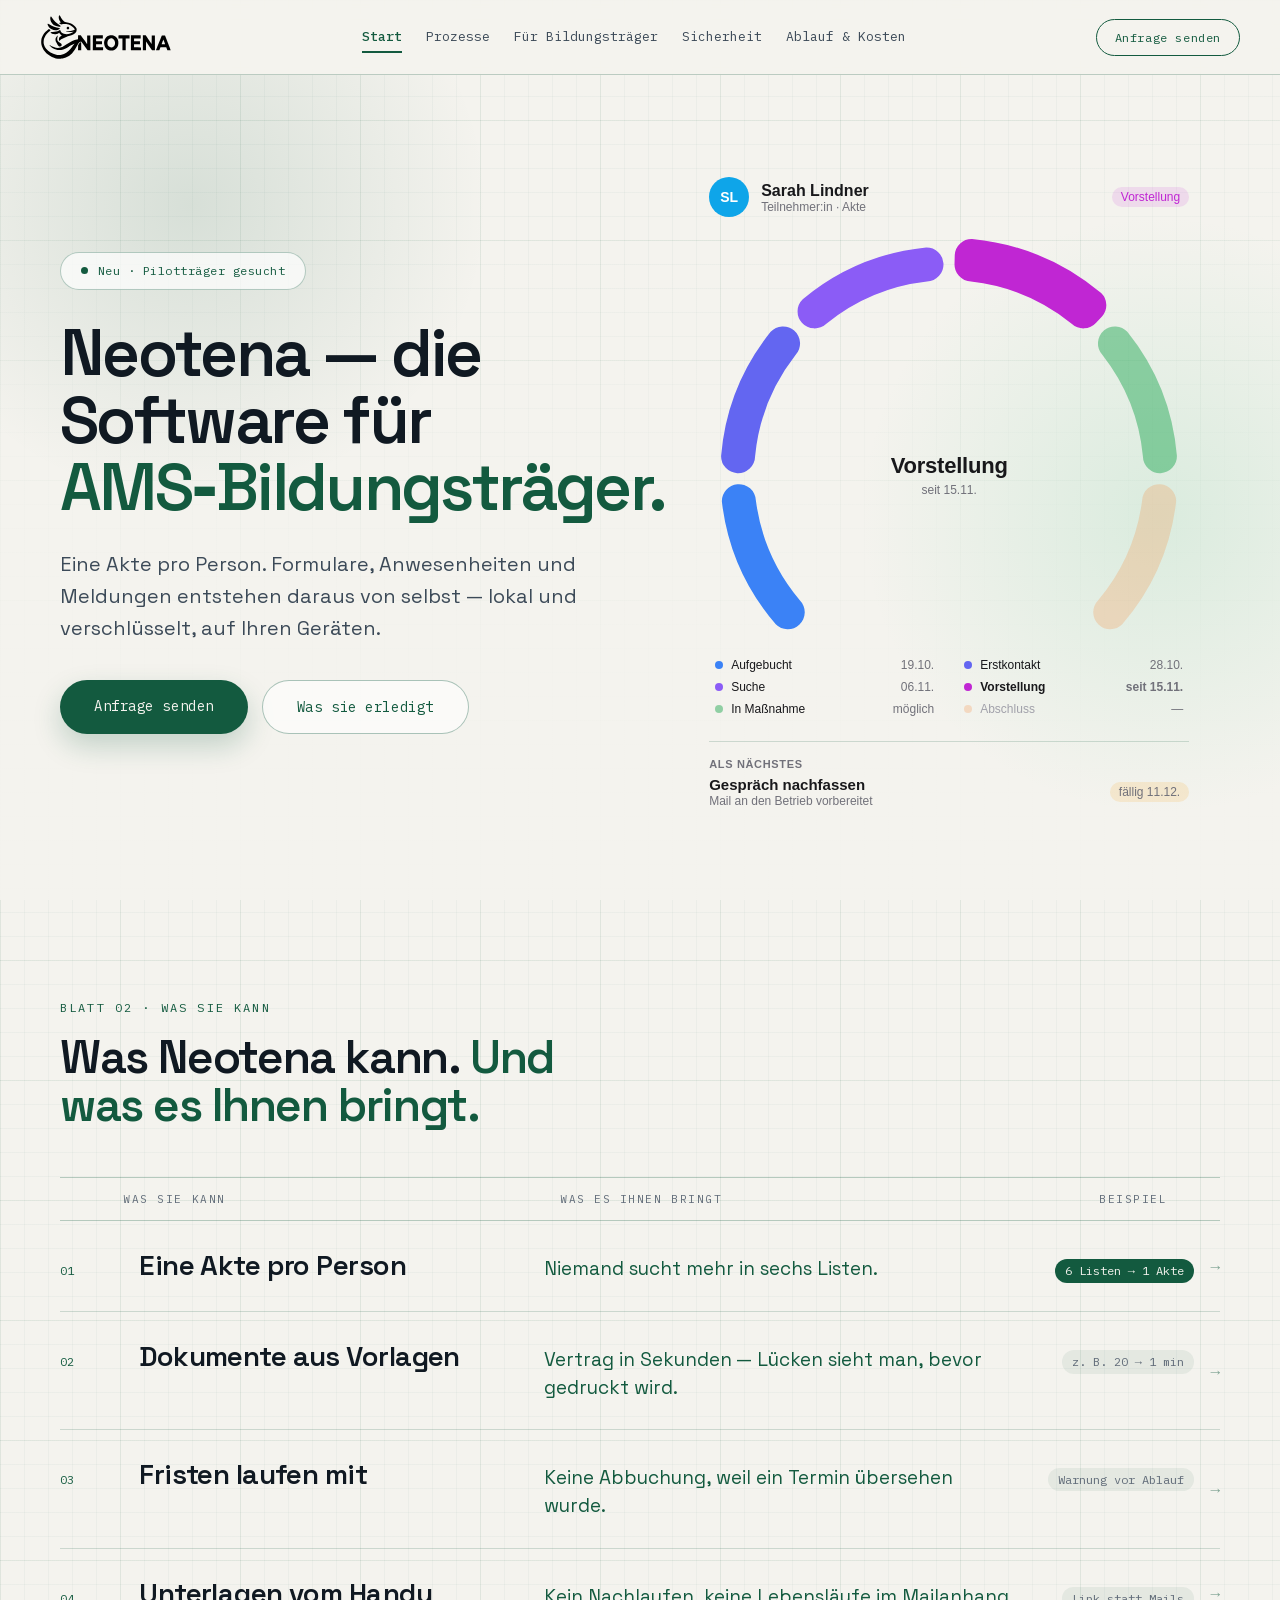
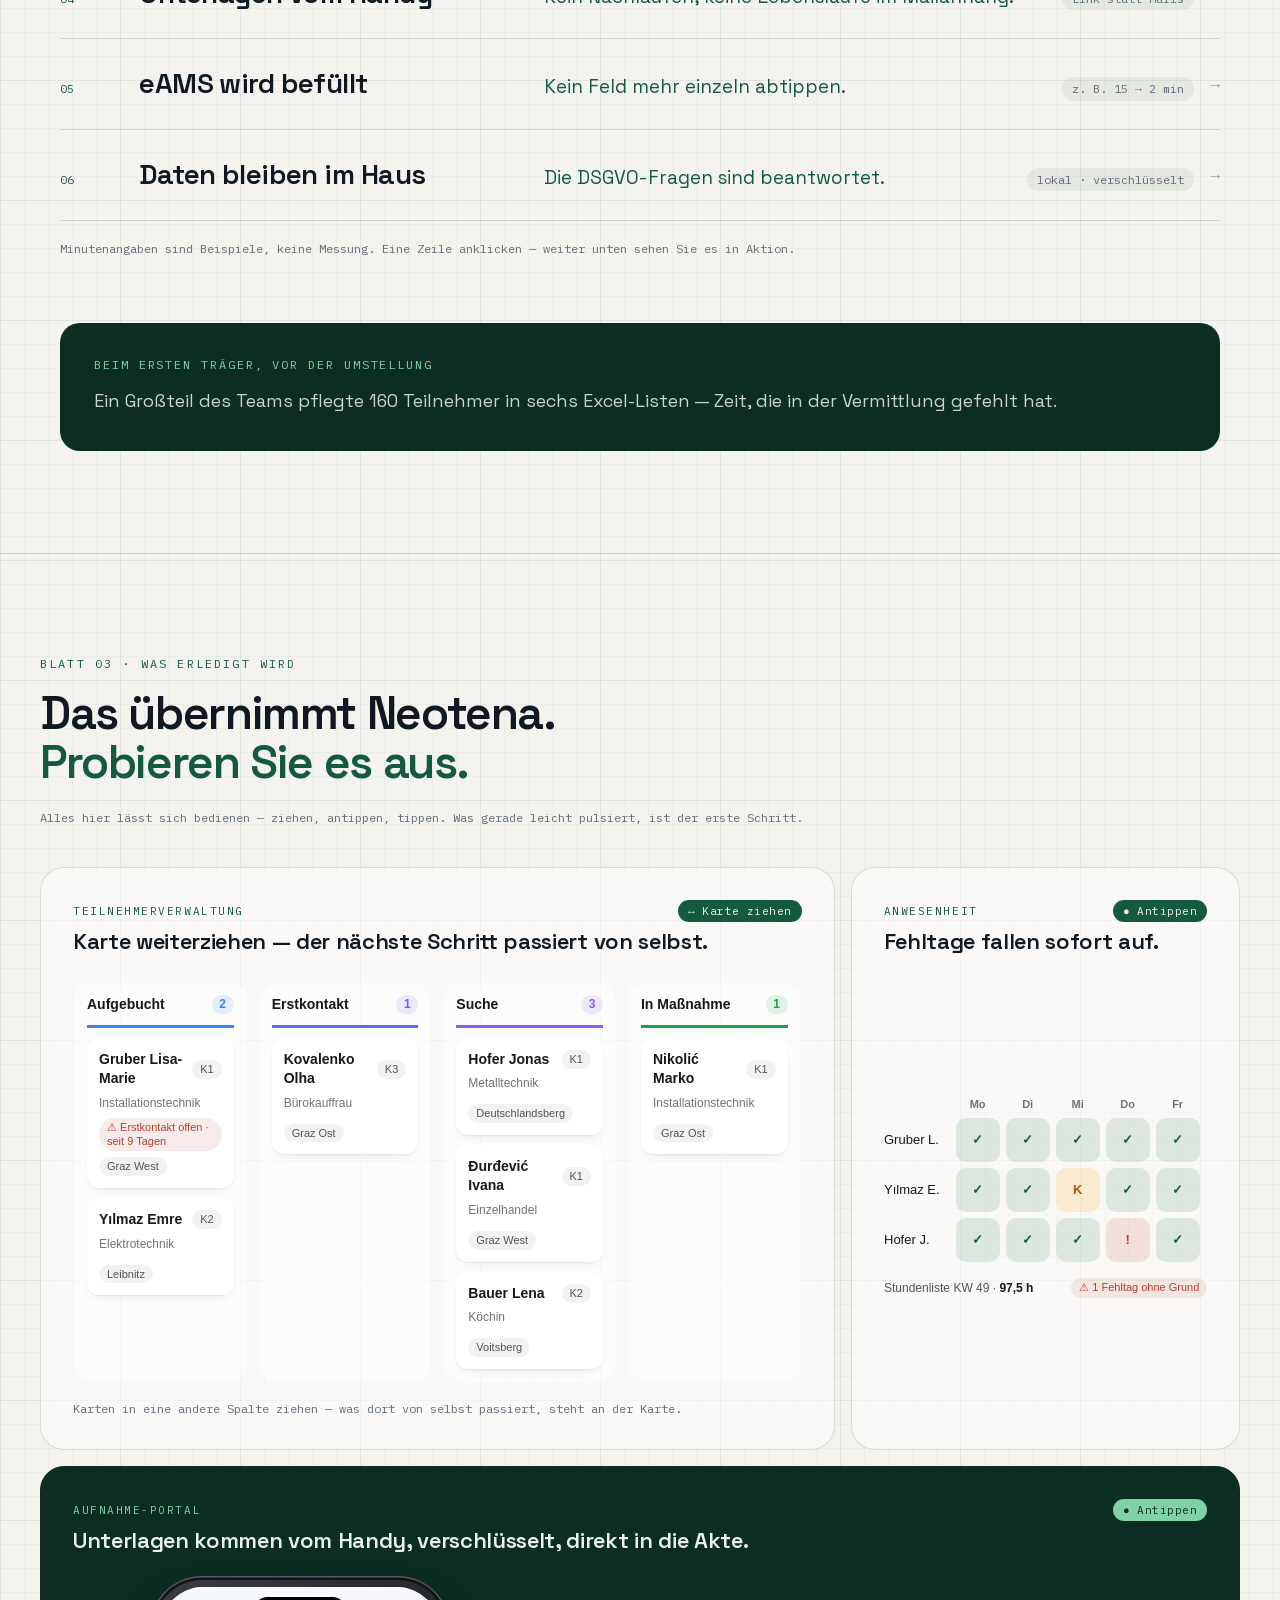
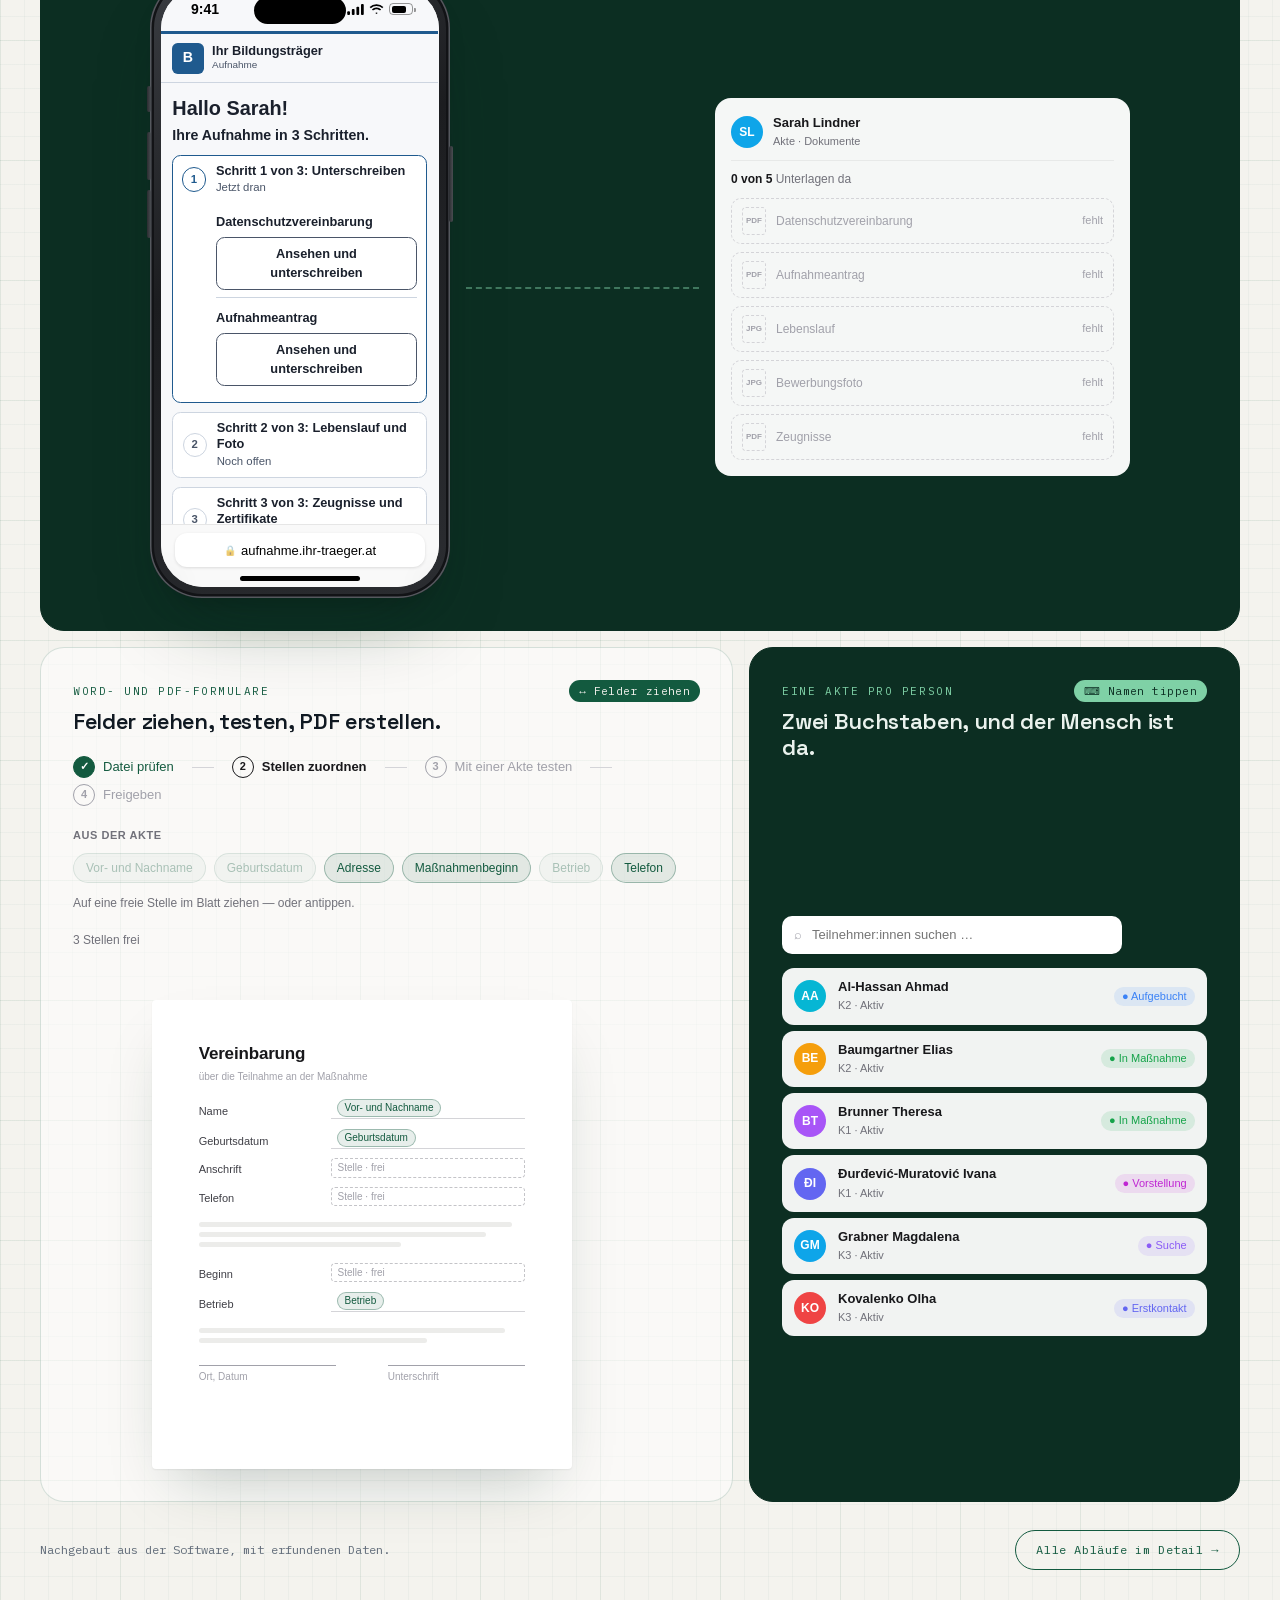
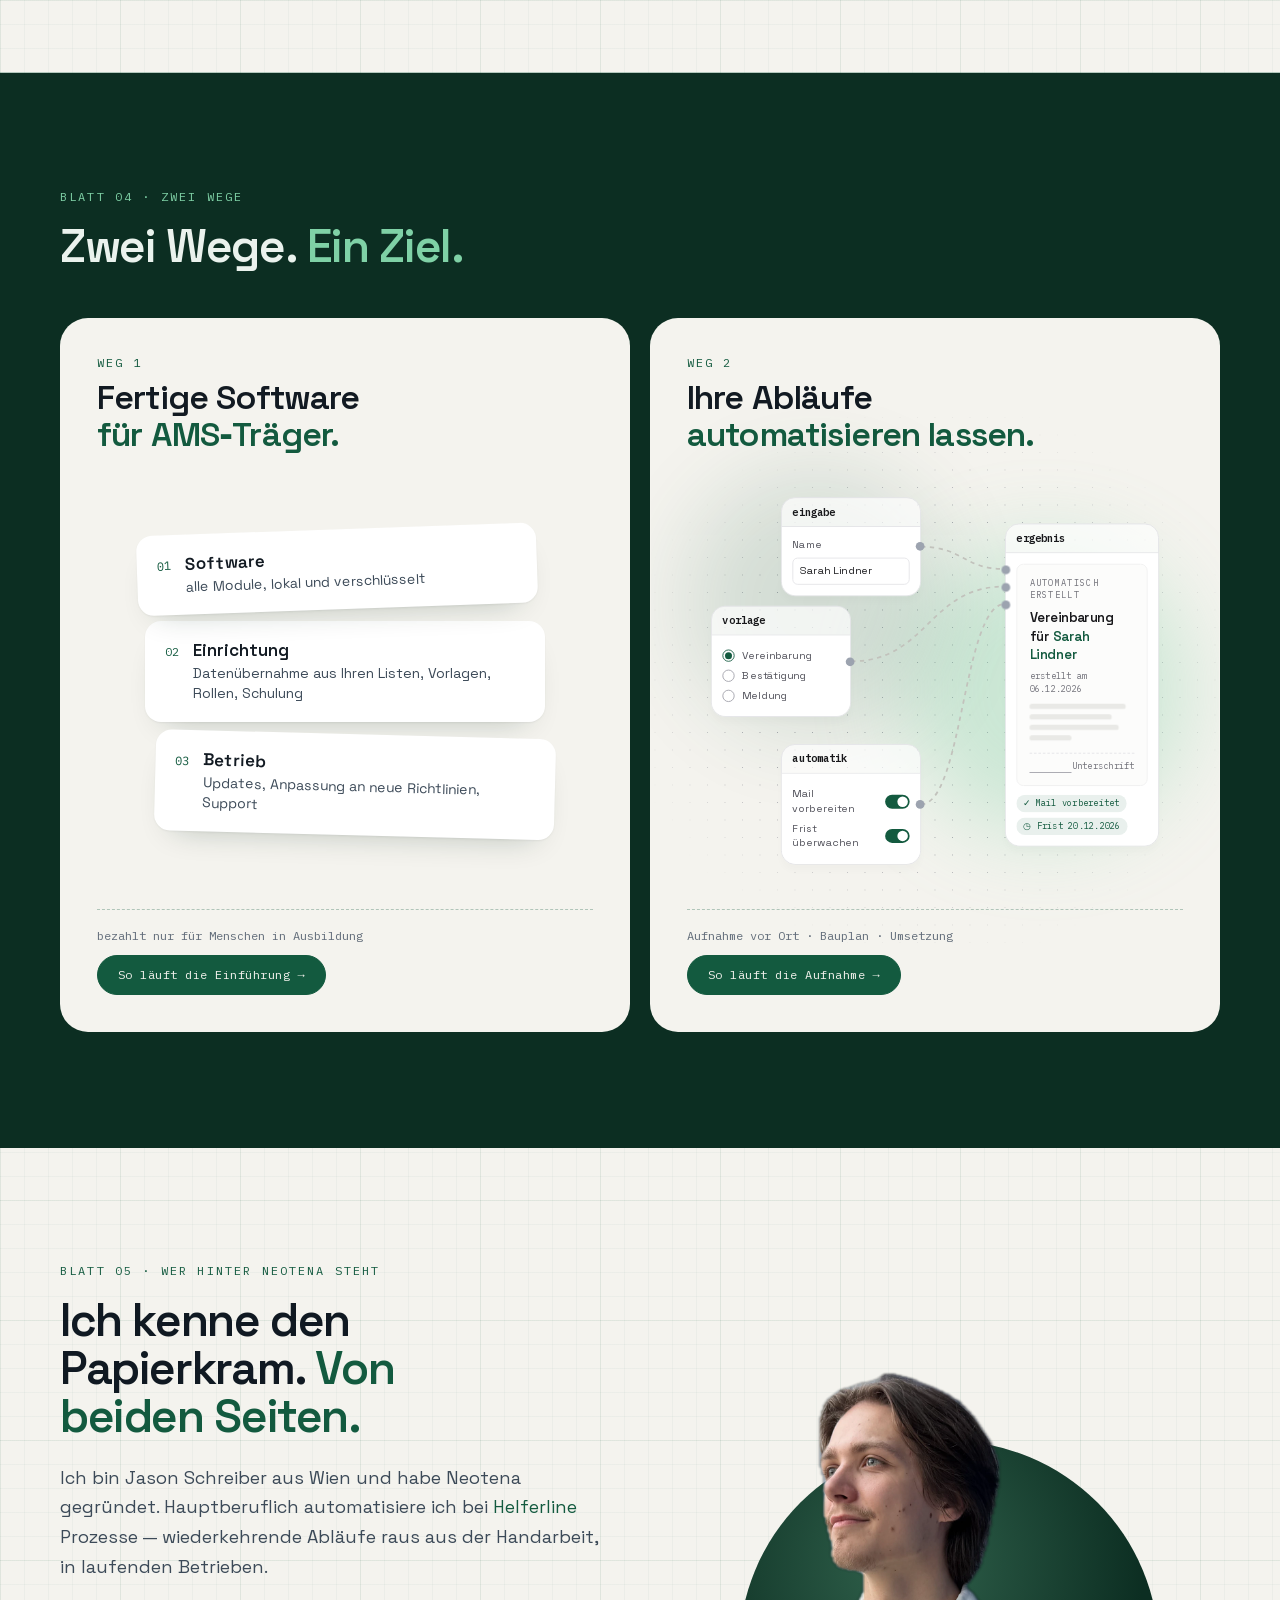
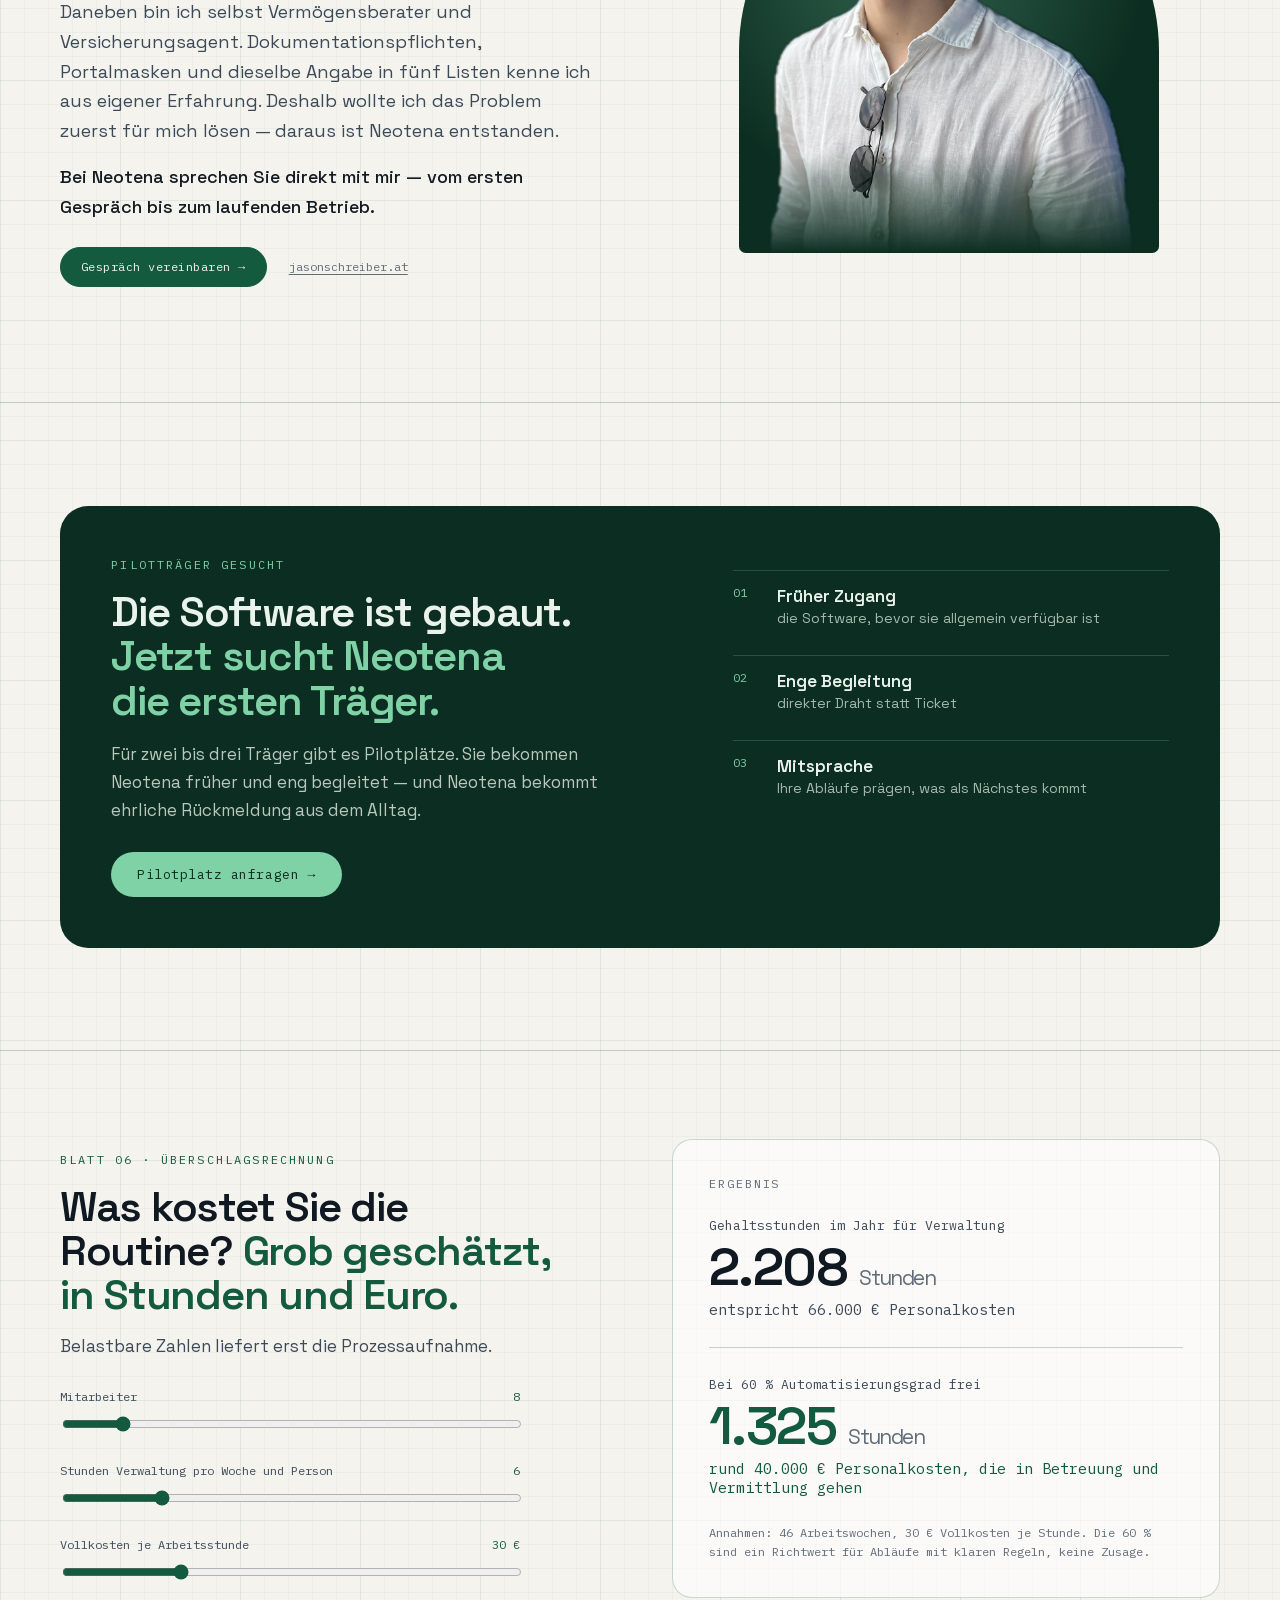
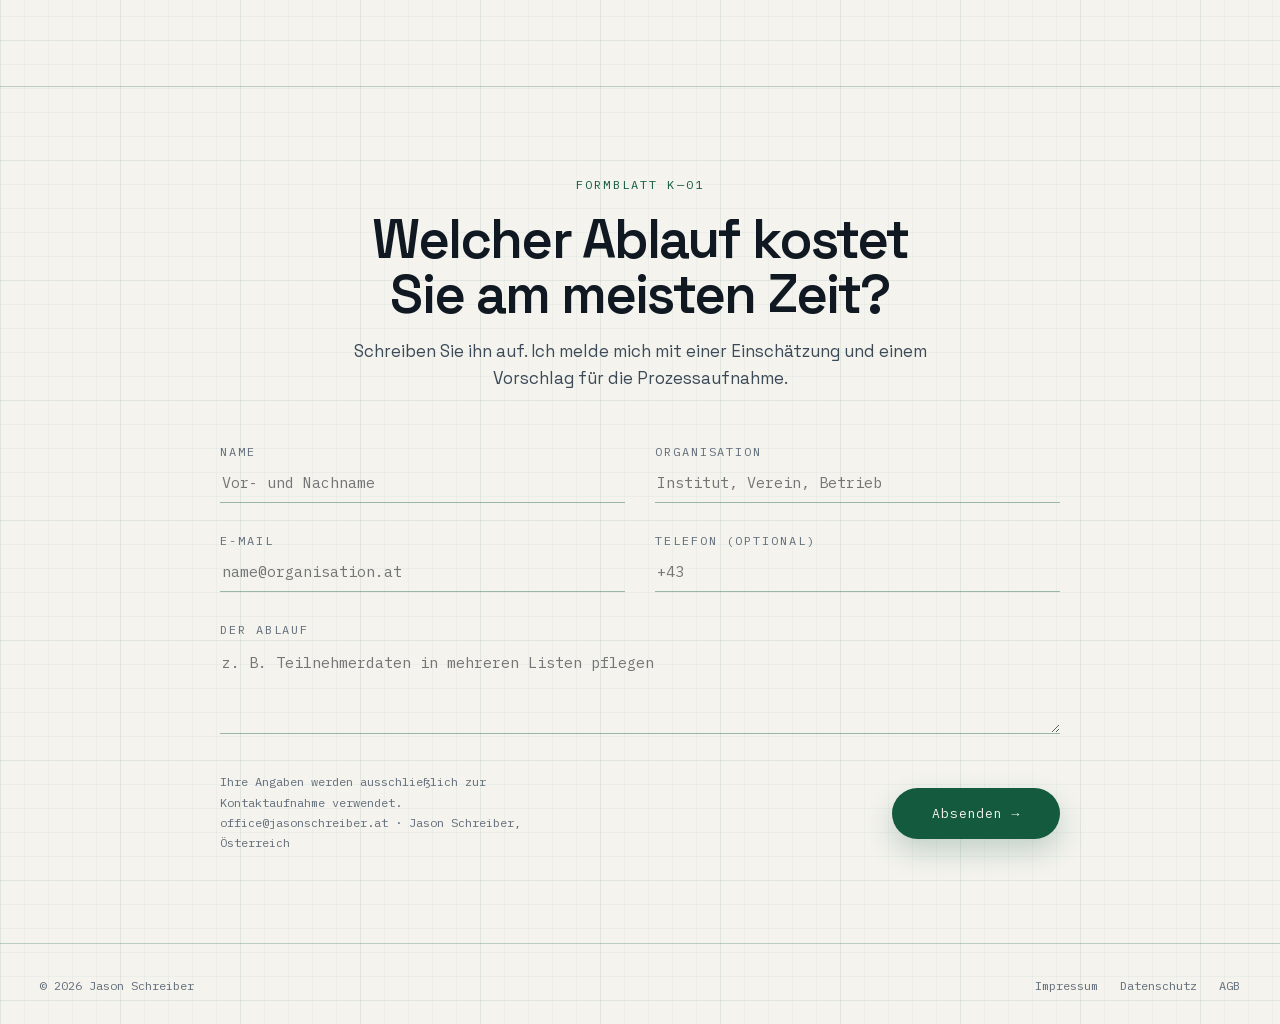
==== commit 39029e23: "feat: zurück zum Raster, neu geordnet — Größe nach Inhalt, Kacheln erscheinen nacheinander - Reihe 1" ====
--- a/index.html
+++ b/index.html
@@ -26,7 +26,7 @@
 <link rel="preload" href="/assets/fonts/space-grotesk-latin.woff2" as="font" type="font/woff2" crossorigin="" />
 <script src="/assets/flow.js?v=0f6fc328" defer></script>
 <script src="/assets/interaktiv.js?v=47416688" defer></script>
-<script src="/assets/nachbau.js?v=98a91b4d" defer></script>
+<script src="/assets/nachbau.js?v=42704666" defer></script>
 <style>
   body { margin: 0; background: #F4F3EE; }
   a { color: #135A3F; text-decoration: none; }
@@ -215,32 +215,15 @@
     .nb-k4, .nb-k6, .nb-k8, .nb-k12 { grid-column: auto; } .nb-hoch { grid-row: auto; }
   }
   /* Schmaler Viewport: Logo und Anfrage-Button in die erste Zeile, Navigation darunter. */
-  /* „Was erledigt wird“ als Rundgang: links bleibt die Liste der Stationen
-     stehen, rechts wechselt beim Scrollen die Vorführung. */
-  .nb-rg-nav { display: none; }
-  @media (min-width: 961px) {
-    .nb-rundgang { display: grid; grid-template-columns: minmax(0, .62fr) minmax(0, 1.5fr); gap: clamp(32px, 4vw, 72px); align-items: start; }
-    .nb-rg-nav { display: block; position: sticky; top: 110px; }
-    .nb-rg-nav ol { list-style: none; margin: 0; padding: 0; border-left: 1px solid rgba(19,90,63,.2); }
-    .nb-rg-nav li { position: relative; padding: 14px 0 14px 22px; cursor: pointer; }
-    .nb-rg-nav li::before { content: ""; position: absolute; left: -1px; top: 14px; bottom: 14px; width: 3px; border-radius: 2px;
-      background: #135A3F; transform: scaleY(0); transition: transform .35s; }
-    .nb-rg-nav li.an::before { transform: scaleY(1); }
-    .nb-rg-nr { font-family: 'IBM Plex Mono', monospace; font-size: 12px; color: #616C79; transition: color .3s; }
-    .nb-rg-name { display: block; font-size: 19px; font-weight: 600; letter-spacing: -.01em; color: #9AA3AC; transition: color .3s; }
-    .nb-rg-text { display: block; max-height: 0; overflow: hidden; opacity: 0; font-size: 15px; line-height: 1.5; color: #3C4A58;
-      transition: max-height .45s ease, opacity .35s ease, margin .35s; }
-    .nb-rg-nav li.an .nb-rg-nr { color: #135A3F; }
-    .nb-rg-nav li.an .nb-rg-name { color: #121A22; }
-    .nb-rg-nav li.an .nb-rg-text { max-height: 90px; opacity: 1; margin-top: 6px; }
-    .nb-rundgang .nb-bento { display: flex !important; flex-direction: column; gap: clamp(40px, 8vh, 96px); }
-    .nb-rundgang .nb-bento > .nb-kachel { grid-column: auto !important; grid-row: auto !important; min-height: 72vh; justify-content: center;
-      opacity: .28; transform: scale(.97); transition: opacity .5s ease, transform .5s cubic-bezier(.2,.7,.2,1); }
-    .nb-rundgang .nb-bento > .nb-kachel.is-fokus { opacity: 1; transform: none; }
-    .nb-rundgang .nb-kachel > .nb-k-titel { display: none; }
-    .nb-rundgang .nb-kachel > .nb-k-label > span:first-child { visibility: hidden; }
-  }
-  @media (prefers-reduced-motion: reduce) { .nb-rundgang .nb-bento > .nb-kachel { opacity: 1; transform: none; } }
+  /* „Was erledigt wird“: Raster, Kachelgröße nach Inhalt. Kacheln erscheinen
+     nacheinander beim Scrollen; Inhalt sitzt mittig in der Kachel. */
+  .nb-bento { align-items: stretch; }
+  .nb-bento > .nb-kachel > [data-nachbau] { margin-block: auto; }
+  .nb-bento > .nb-kachel { opacity: 0; transform: translateY(28px); transition: opacity .7s ease, transform .7s cubic-bezier(.2,.7,.2,1); }
+  .nb-bento > .nb-kachel.is-da { opacity: 1; transform: none; }
+  @media (prefers-reduced-motion: reduce) { .nb-bento > .nb-kachel { opacity: 1; transform: none; } }
+  .nb-k5 { grid-column: span 5; } .nb-k7 { grid-column: span 7; }
+  @media (max-width: 960px) { .nb-k5, .nb-k7 { grid-column: auto; } }
   /* Kopfzeile: Inhalt so breit wie der breiteste Abschnitt (1400 px), Fläche bleibt randlos. */
   body > header, header[style*="sticky"] { padding-left: max(clamp(20px, 5vw, 40px), calc((100% - 1400px) / 2)) !important;
     padding-right: max(clamp(20px, 5vw, 40px), calc((100% - 1400px) / 2)) !important; }
@@ -333,11 +316,11 @@
         <h2 style="font-size: clamp(30px, 3.6vw, 46px); line-height: 1.05; letter-spacing: -.03em; font-weight: 600; margin: 0 0 clamp(32px, 4vw, 48px); max-width: 18em;">Das übernimmt Neotena. <span style="color: #135A3F;">Probieren Sie es aus.</span></h2>
         <p style="font-family: 'IBM Plex Mono', monospace; font-size: 12px; color: #616C79; line-height: 1.7; margin: calc(-1 * clamp(16px, 2vw, 28px)) 0 clamp(28px, 3vw, 40px);">Alles hier lässt sich bedienen — ziehen, antippen, tippen. Was gerade leicht pulsiert, ist der erste Schritt.</p>
         <div class="nb-bento">
-          <div id="k-pipeline" class="nb-kachel nb-k12"><div class="nb-k-label"><span>Teilnehmerverwaltung</span><span class="nb-k-tipp">↔ Karte ziehen</span></div><div class="nb-k-titel">Karte weiterziehen — der nächste Schritt passiert von selbst.</div><div data-nachbau="pipeline"></div></div>
+          <div id="k-pipeline" class="nb-kachel nb-k8"><div class="nb-k-label"><span>Teilnehmerverwaltung</span><span class="nb-k-tipp">↔ Karte ziehen</span></div><div class="nb-k-titel">Karte weiterziehen — der nächste Schritt passiert von selbst.</div><div data-nachbau="pipeline"></div></div>
+          <div id="k-anwesenheit" class="nb-kachel nb-k4"><div class="nb-k-label"><span>Anwesenheit</span><span class="nb-k-tipp">● Antippen</span></div><div class="nb-k-titel">Fehltage fallen sofort auf.</div><div data-nachbau="anwesenheit"></div></div>
           <div id="k-portal" class="nb-kachel nb-dunkel nb-k12"><div class="nb-k-label"><span>Aufnahme-Portal</span><span class="nb-k-tipp">● Antippen</span></div><div class="nb-k-titel">Unterlagen kommen vom Handy, verschlüsselt, direkt in die Akte.</div><div data-nachbau="portal"></div></div>
-          <div id="k-vorlage" class="nb-kachel nb-k8"><div class="nb-k-label"><span>Word- und PDF-Formulare</span><span class="nb-k-tipp">↔ Felder ziehen</span></div><div class="nb-k-titel">Felder ziehen, testen, PDF erstellen.</div><div data-nachbau="vorlage"></div></div>
-          <div id="k-anwesenheit" class="nb-kachel nb-k4"><div class="nb-k-label"><span>Anwesenheit</span><span class="nb-k-tipp">● Antippen</span></div><div class="nb-k-titel">Fehltage fallen sofort auf.</div><div data-nachbau="anwesenheit"></div></div>
-          <div id="k-akte" class="nb-kachel nb-dunkel nb-k12"><div class="nb-k-label"><span>Eine Akte pro Person</span><span class="nb-k-tipp">⌨ Namen tippen</span></div><div class="nb-k-titel">Zwei Buchstaben, und der Mensch ist da.</div><div data-nachbau="teilnehmer"></div></div>
+          <div id="k-vorlage" class="nb-kachel nb-k7"><div class="nb-k-label"><span>Word- und PDF-Formulare</span><span class="nb-k-tipp">↔ Felder ziehen</span></div><div class="nb-k-titel">Felder ziehen, testen, PDF erstellen.</div><div data-nachbau="vorlage"></div></div>
+          <div id="k-akte" class="nb-kachel nb-dunkel nb-k5"><div class="nb-k-label"><span>Eine Akte pro Person</span><span class="nb-k-tipp">⌨ Namen tippen</span></div><div class="nb-k-titel">Zwei Buchstaben, und der Mensch ist da.</div><div data-nachbau="teilnehmer"></div></div>
         </div>
         <div style="display: flex; flex-wrap: wrap; align-items: center; justify-content: space-between; gap: 16px; margin-top: 28px;">
           <p style="font-family: 'IBM Plex Mono', monospace; font-size: 12px; color: #616C79; line-height: 1.7; margin: 0;">Nachgebaut aus der Software, mit erfundenen Daten.</p>
@@ -509,37 +492,14 @@
   document.querySelectorAll('.ax-page').forEach(function (el) { el.hidden = el.dataset.page !== page; });
   document.querySelectorAll('.ax-nav').forEach(function (el) { el.classList.toggle('is-active', el.dataset.nav === page); });
   document.documentElement.dataset.page = page;
-  // Rundgang: links die Stationen (bleiben stehen), rechts die Vorführungen.
-  var bento = document.querySelector('.nb-bento');
-  if (bento) {
-    var stationen = Array.prototype.slice.call(bento.querySelectorAll(':scope > .nb-kachel'));
-    var rg = document.createElement('div'); rg.className = 'nb-rundgang';
-    bento.parentNode.insertBefore(rg, bento);
-    var nav = document.createElement('nav'); nav.className = 'nb-rg-nav'; nav.setAttribute('aria-label', 'Stationen');
-    nav.innerHTML = '<ol>' + stationen.map(function (k, i) {
-      var l = k.querySelector('.nb-k-label > span:first-child'), t = k.querySelector('.nb-k-titel');
-      return '<li data-i="' + i + '"><span class="nb-rg-nr">0' + (i + 1) + '</span><span class="nb-rg-name">' + (l ? l.textContent : '') +
-        '</span><span class="nb-rg-text">' + (t ? t.textContent : '') + '</span></li>';
-    }).join('') + '</ol>';
-    rg.appendChild(nav); rg.appendChild(bento);
-    var punkte = nav.querySelectorAll('li');
-    nav.addEventListener('click', function (e) {
-      var li = e.target.closest('li'); if (!li) return;
-      var k = stationen[+li.dataset.i];
-      window.scrollTo({ top: k.getBoundingClientRect().top + scrollY - (innerHeight - k.offsetHeight) / 2, behavior: 'smooth' });
-    });
-    var setze = function (i) {
-      stationen.forEach(function (k, n) { k.classList.toggle('is-fokus', n === i); });
-      punkte.forEach(function (p, n) { p.classList.toggle('an', n === i); });
-    };
-    if ('IntersectionObserver' in window) {
-      var fokus = new IntersectionObserver(function (e) {
-        e.forEach(function (x) { if (x.isIntersecting) setze(stationen.indexOf(x.target)); });
-      }, { rootMargin: '-45% 0px -45% 0px' });
-      stationen.forEach(function (k) { fokus.observe(k); });
-    }
-    setze(0);
-  }
+  // Kacheln erscheinen nacheinander, sobald sie ins Bild kommen.
+  var kacheln = document.querySelectorAll('.nb-bento > .nb-kachel');
+  if (kacheln.length && 'IntersectionObserver' in window) {
+    var da = new IntersectionObserver(function (e) {
+      e.forEach(function (x) { if (x.isIntersecting) { x.target.classList.add('is-da'); da.unobserve(x.target); } });
+    }, { rootMargin: '0px 0px -12% 0px', threshold: 0.15 });
+    kacheln.forEach(function (k, i) { k.style.transitionDelay = (i % 2) * 120 + 'ms'; da.observe(k); });
+  } else { kacheln.forEach(function (k) { k.classList.add('is-da'); }); }
   // Burger-Menü fürs Handy: Knopf hinter „Anfrage senden“ einhängen.
   var kopf = document.querySelector('header'), menue = kopf && kopf.querySelector('nav');
   if (kopf && menue) {
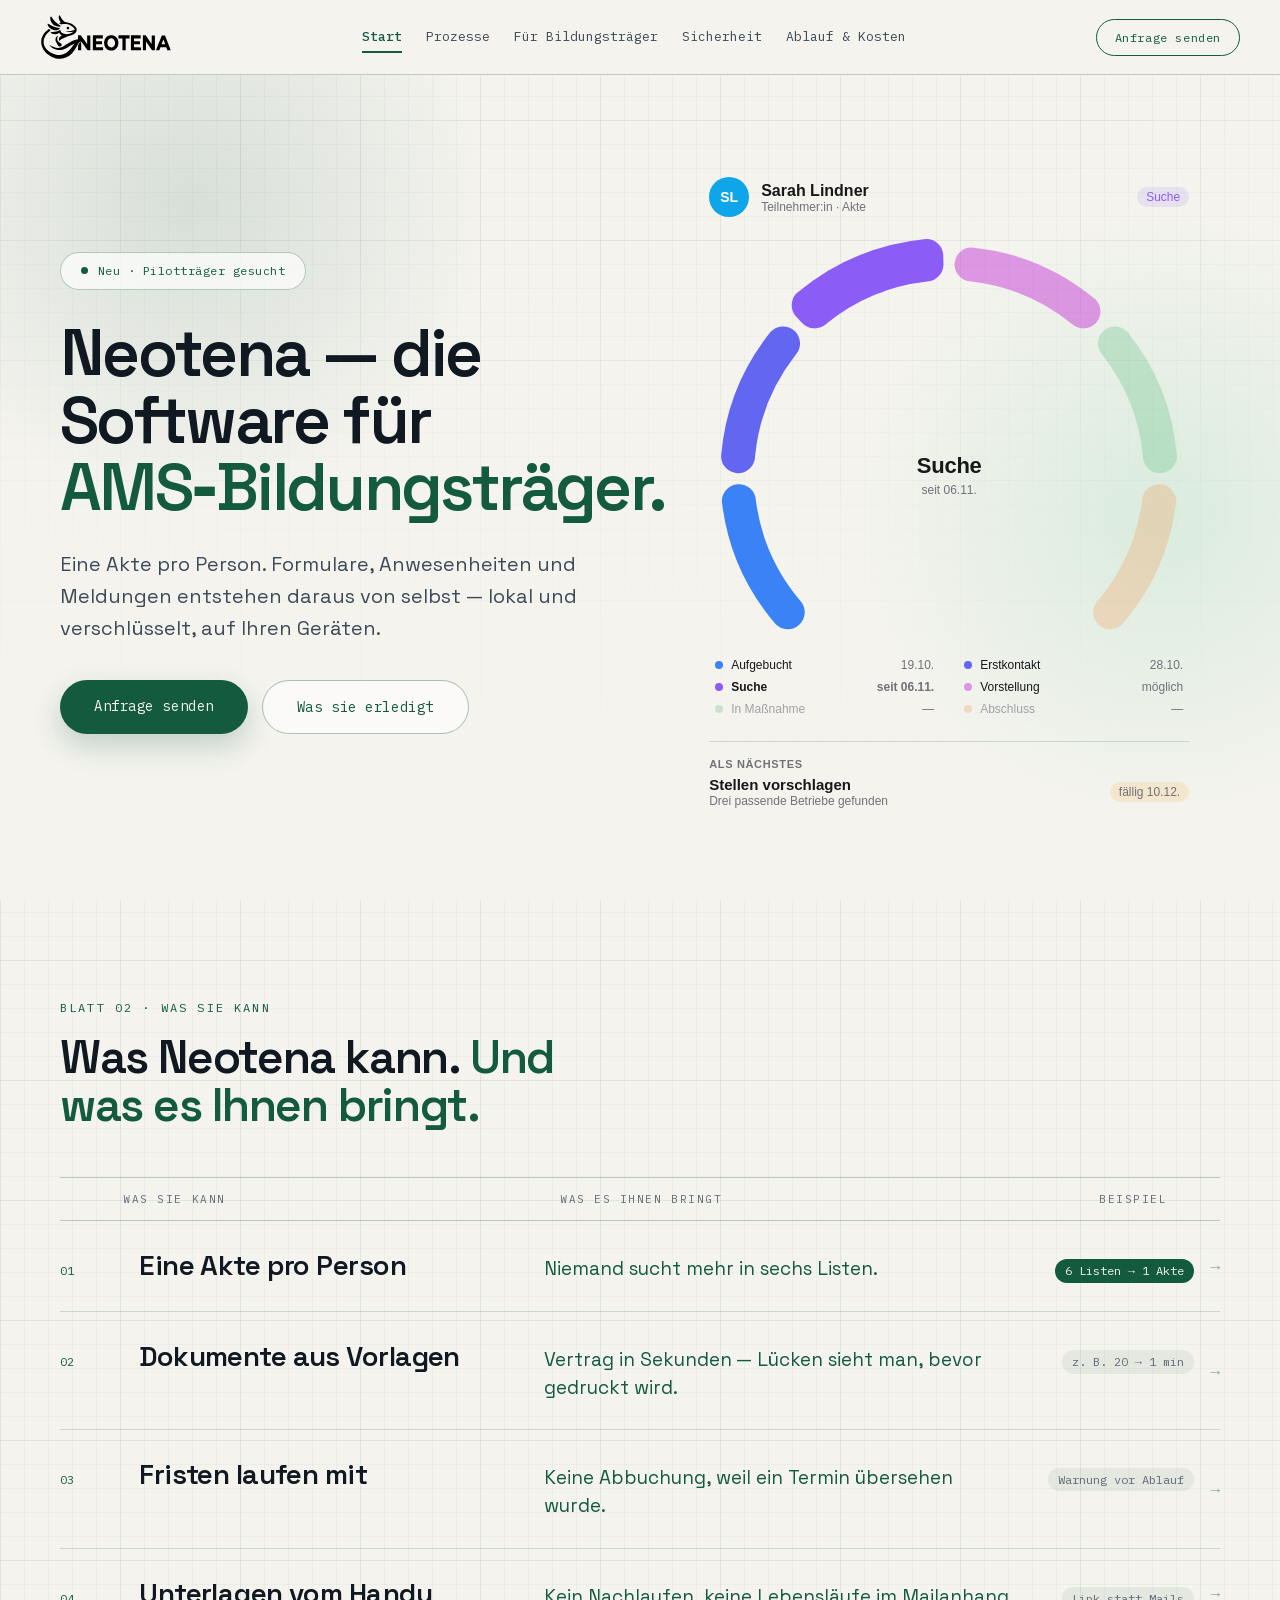
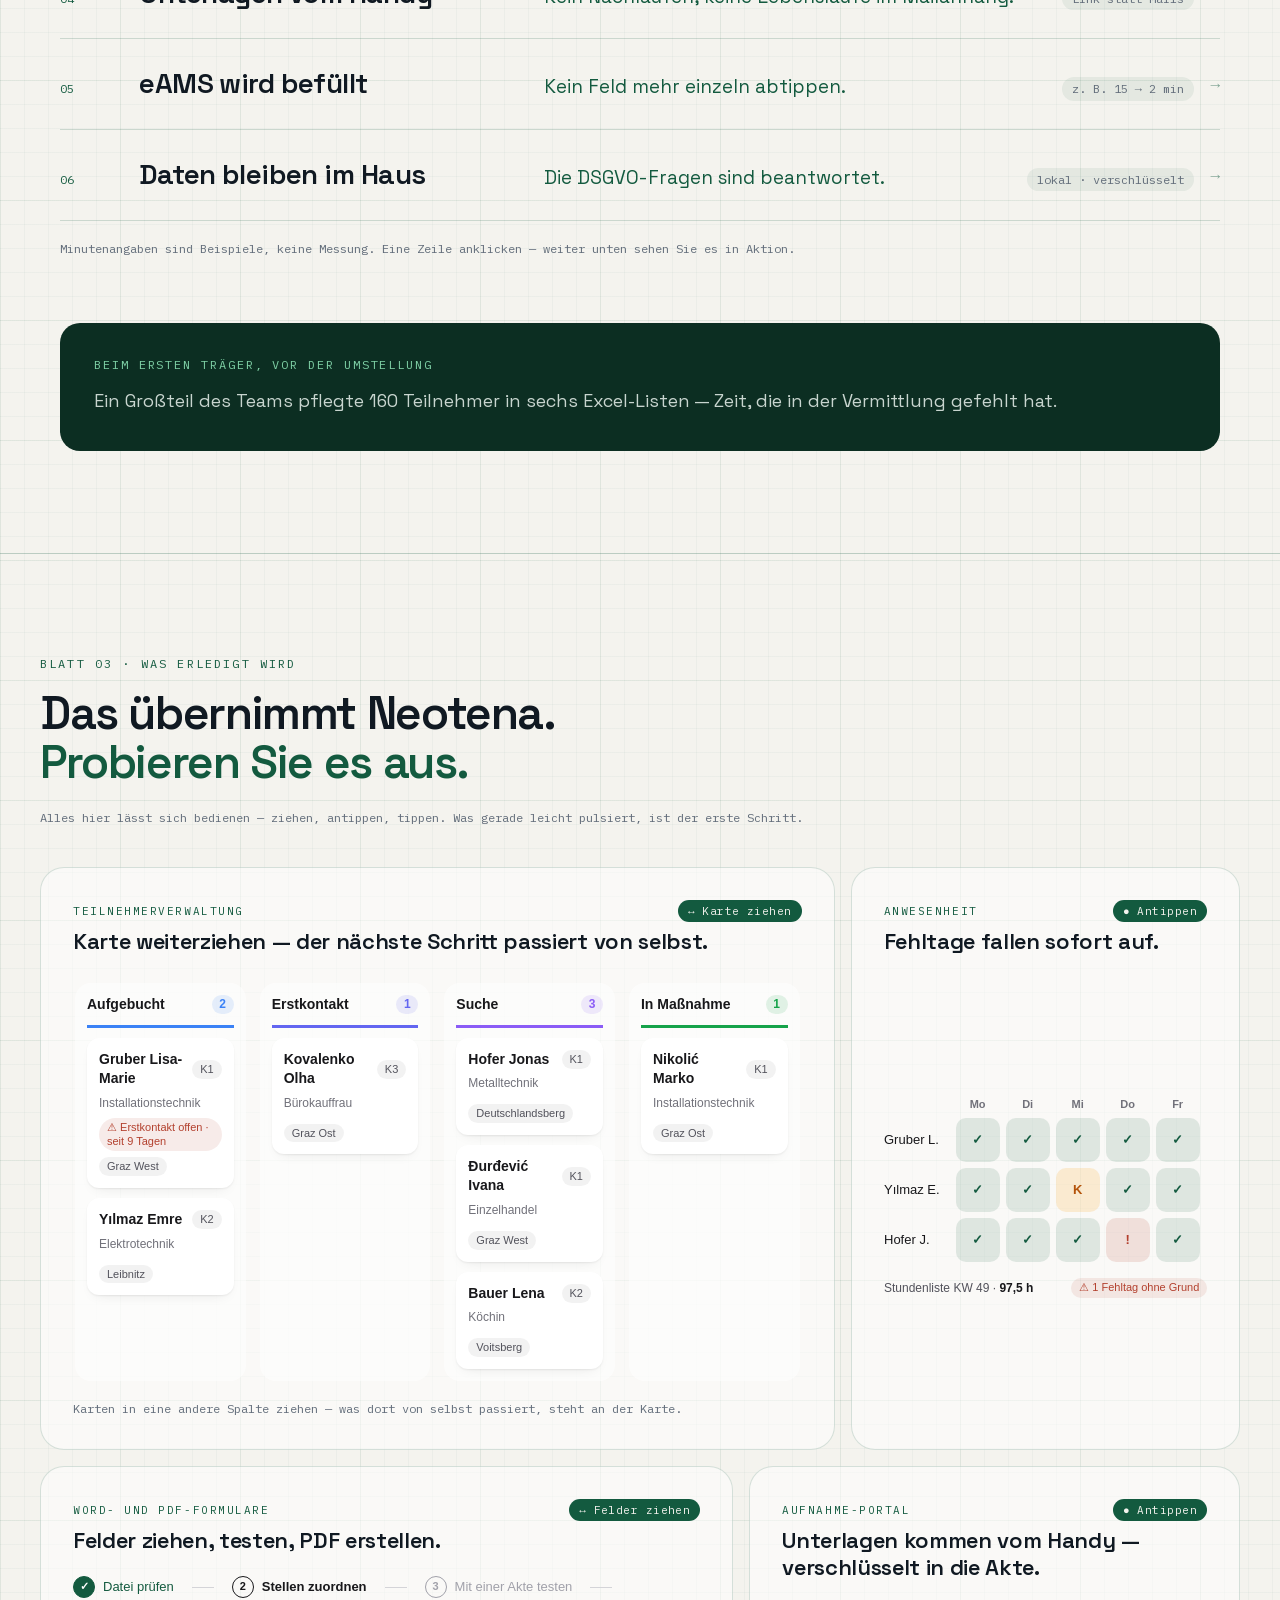
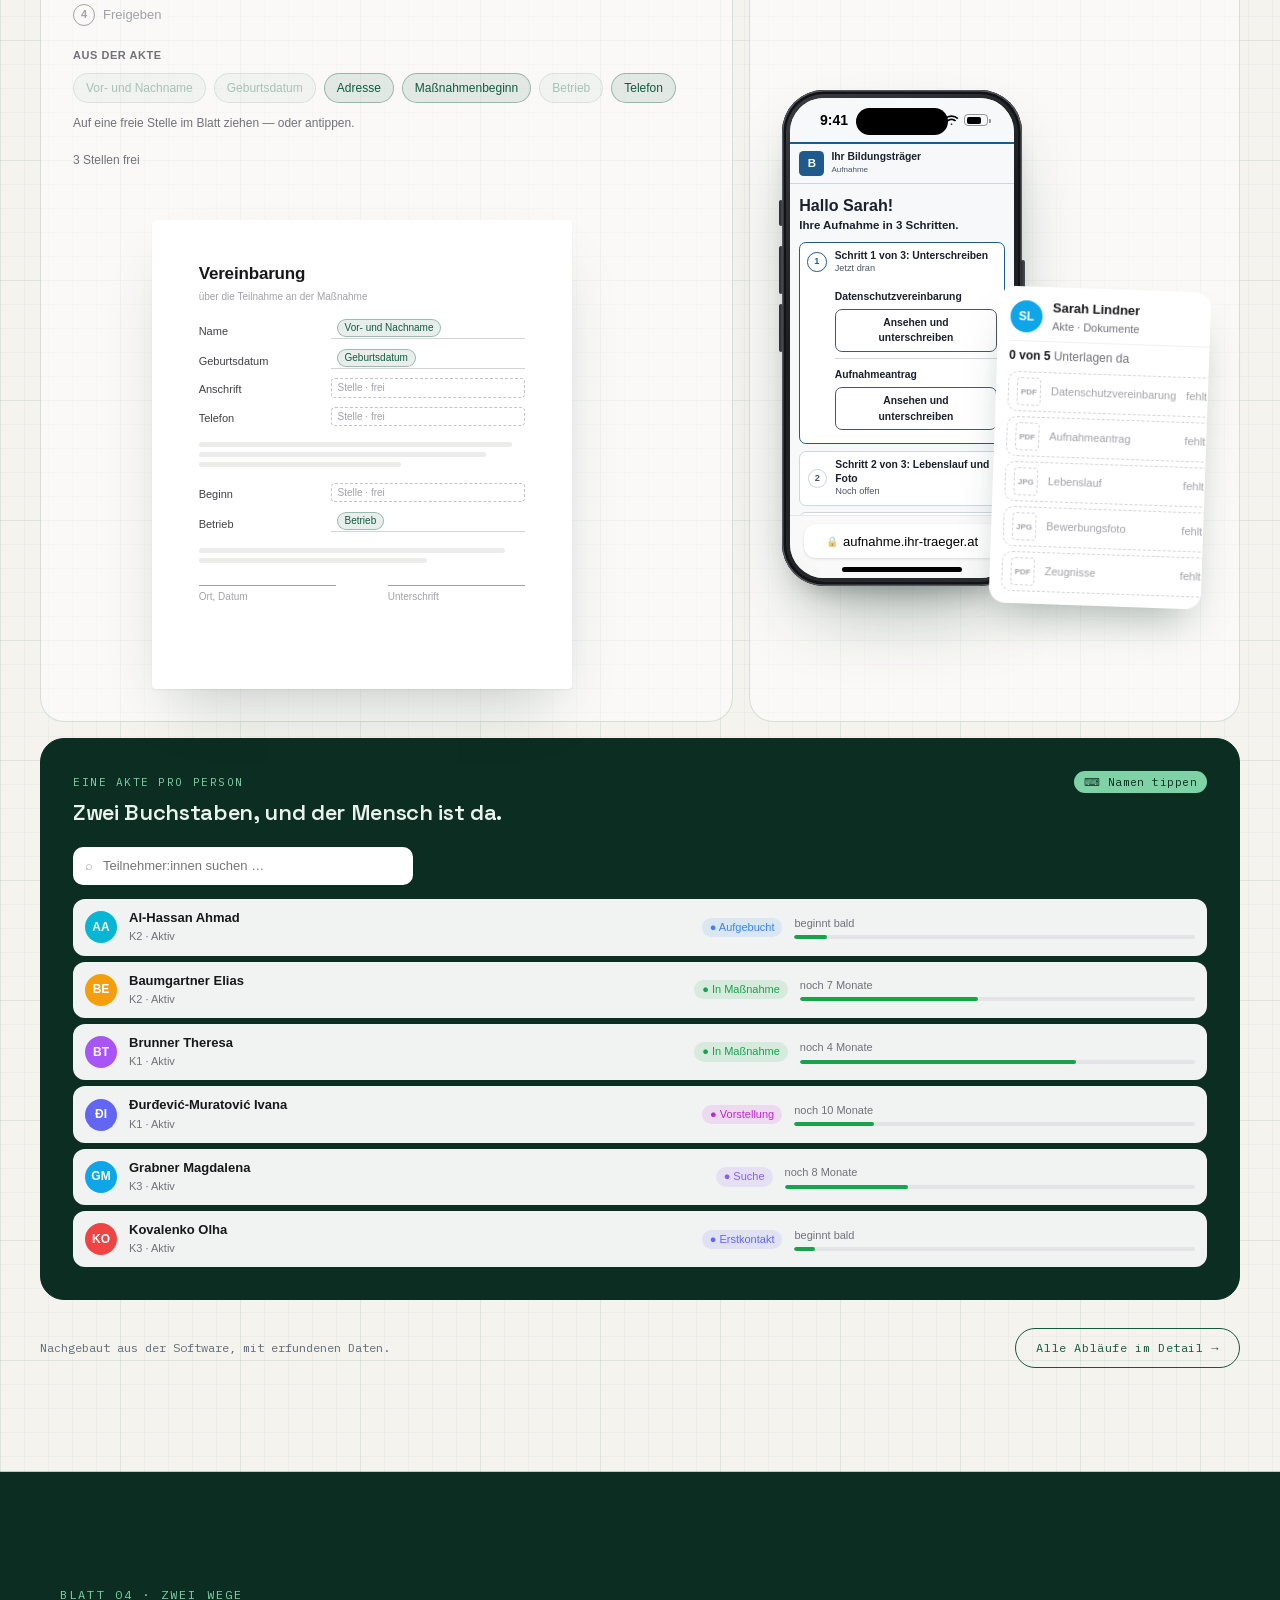
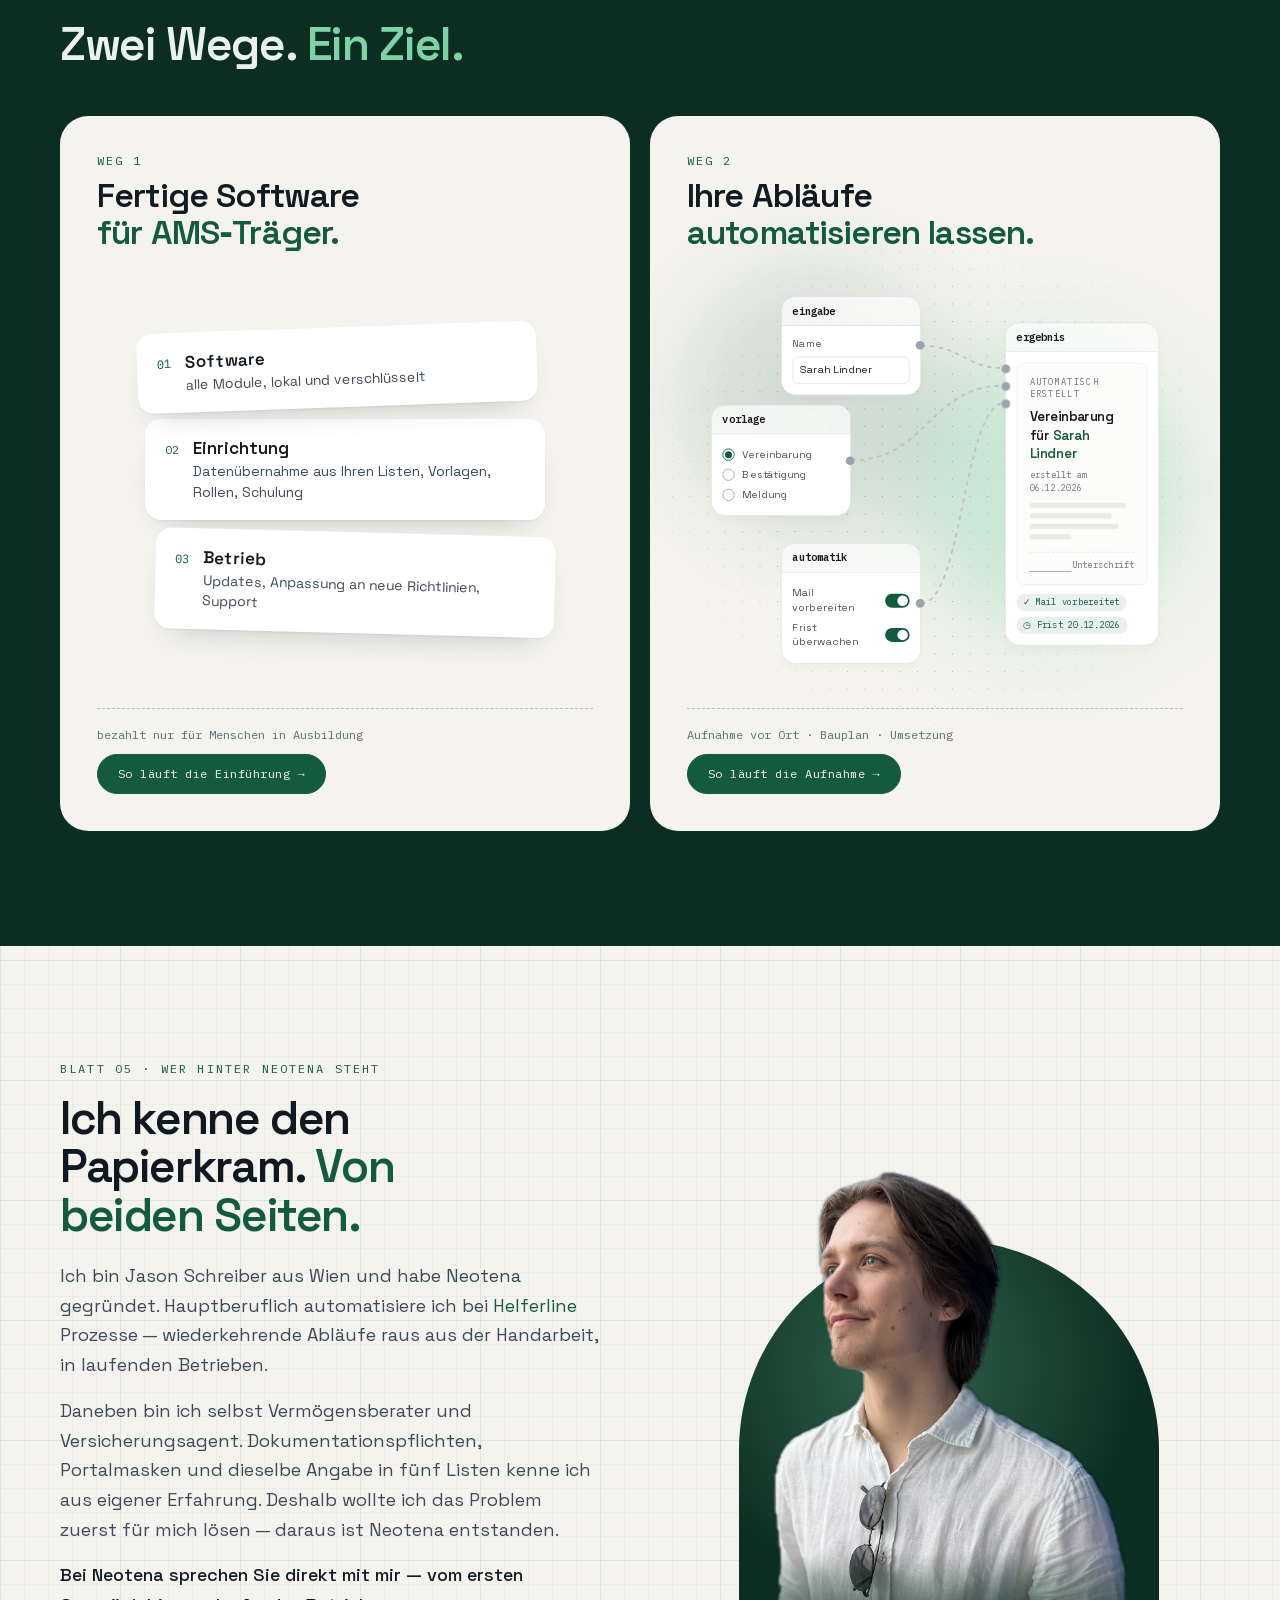
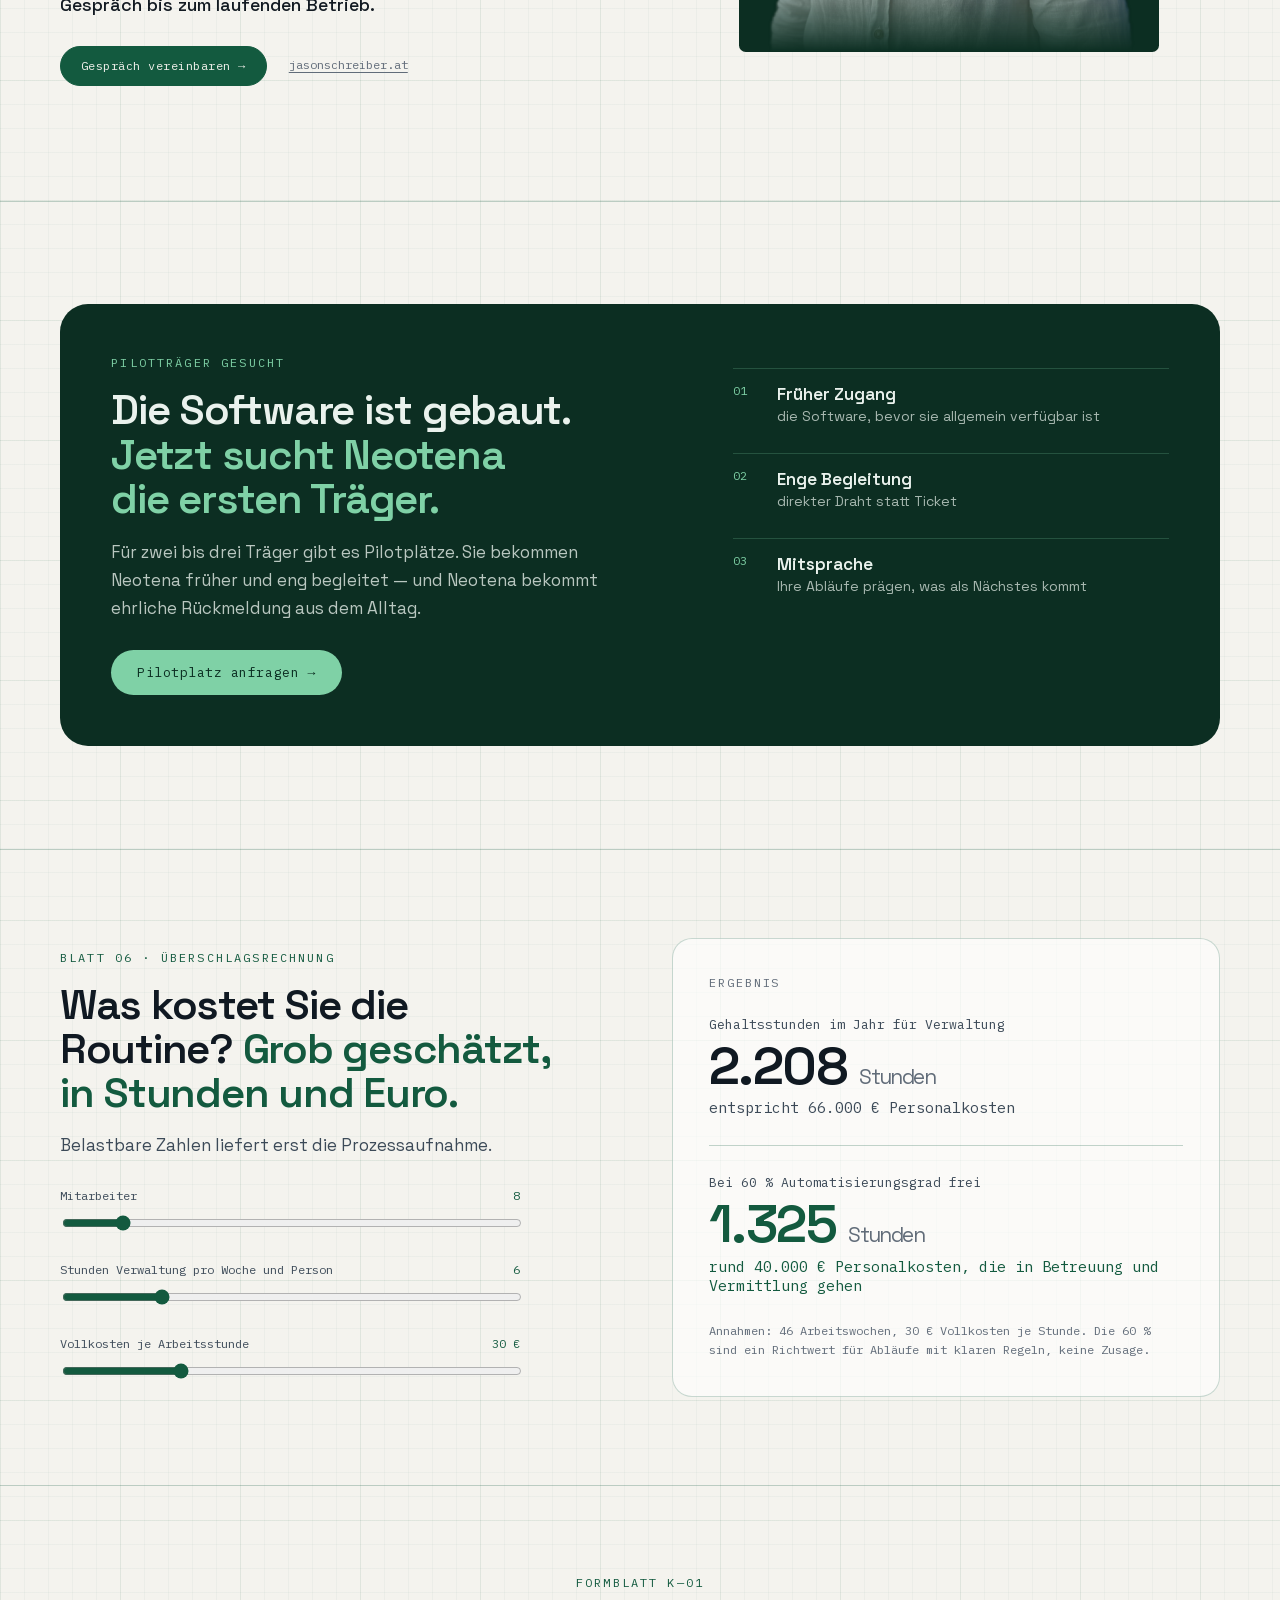
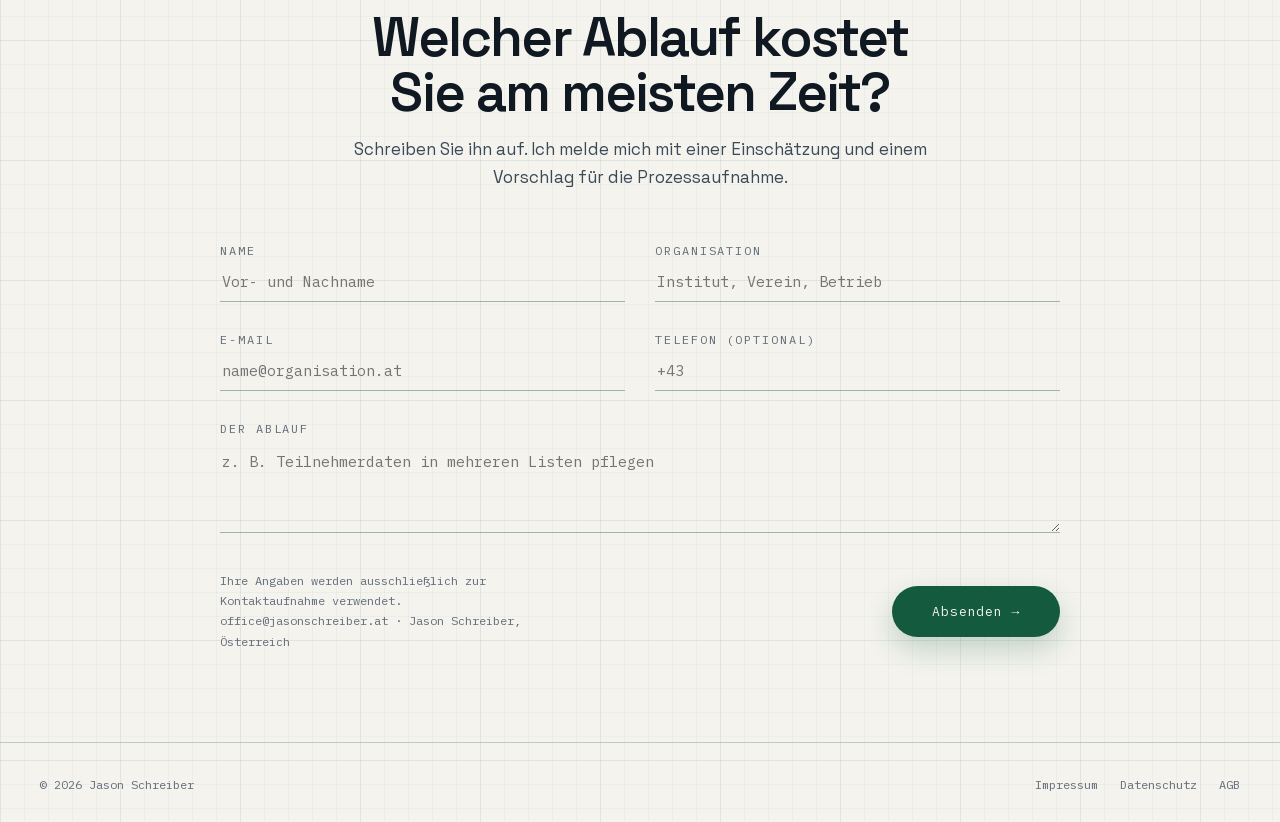
==== commit ccdf4533: "feat: Aufnahme-Portal kompakt — kleiner, hell, Akte als Karte daneben; neue Reihenfolge - Reihe 1: T" ====
--- a/index.html
+++ b/index.html
@@ -26,7 +26,7 @@
 <link rel="preload" href="/assets/fonts/space-grotesk-latin.woff2" as="font" type="font/woff2" crossorigin="" />
 <script src="/assets/flow.js?v=0f6fc328" defer></script>
 <script src="/assets/interaktiv.js?v=47416688" defer></script>
-<script src="/assets/nachbau.js?v=42704666" defer></script>
+<script src="/assets/nachbau.js?v=9fafa7fa" defer></script>
 <style>
   body { margin: 0; background: #F4F3EE; }
   a { color: #135A3F; text-decoration: none; }
@@ -318,9 +318,9 @@
         <div class="nb-bento">
           <div id="k-pipeline" class="nb-kachel nb-k8"><div class="nb-k-label"><span>Teilnehmerverwaltung</span><span class="nb-k-tipp">↔ Karte ziehen</span></div><div class="nb-k-titel">Karte weiterziehen — der nächste Schritt passiert von selbst.</div><div data-nachbau="pipeline"></div></div>
           <div id="k-anwesenheit" class="nb-kachel nb-k4"><div class="nb-k-label"><span>Anwesenheit</span><span class="nb-k-tipp">● Antippen</span></div><div class="nb-k-titel">Fehltage fallen sofort auf.</div><div data-nachbau="anwesenheit"></div></div>
-          <div id="k-portal" class="nb-kachel nb-dunkel nb-k12"><div class="nb-k-label"><span>Aufnahme-Portal</span><span class="nb-k-tipp">● Antippen</span></div><div class="nb-k-titel">Unterlagen kommen vom Handy, verschlüsselt, direkt in die Akte.</div><div data-nachbau="portal"></div></div>
           <div id="k-vorlage" class="nb-kachel nb-k7"><div class="nb-k-label"><span>Word- und PDF-Formulare</span><span class="nb-k-tipp">↔ Felder ziehen</span></div><div class="nb-k-titel">Felder ziehen, testen, PDF erstellen.</div><div data-nachbau="vorlage"></div></div>
-          <div id="k-akte" class="nb-kachel nb-dunkel nb-k5"><div class="nb-k-label"><span>Eine Akte pro Person</span><span class="nb-k-tipp">⌨ Namen tippen</span></div><div class="nb-k-titel">Zwei Buchstaben, und der Mensch ist da.</div><div data-nachbau="teilnehmer"></div></div>
+          <div id="k-portal" class="nb-kachel nb-k5 pt-kompakt"><div class="nb-k-label"><span>Aufnahme-Portal</span><span class="nb-k-tipp">● Antippen</span></div><div class="nb-k-titel">Unterlagen kommen vom Handy — verschlüsselt in die Akte.</div><div data-nachbau="portal"></div></div>
+          <div id="k-akte" class="nb-kachel nb-dunkel nb-k12"><div class="nb-k-label"><span>Eine Akte pro Person</span><span class="nb-k-tipp">⌨ Namen tippen</span></div><div class="nb-k-titel">Zwei Buchstaben, und der Mensch ist da.</div><div data-nachbau="teilnehmer"></div></div>
         </div>
         <div style="display: flex; flex-wrap: wrap; align-items: center; justify-content: space-between; gap: 16px; margin-top: 28px;">
           <p style="font-family: 'IBM Plex Mono', monospace; font-size: 12px; color: #616C79; line-height: 1.7; margin: 0;">Nachgebaut aus der Software, mit erfundenen Daten.</p>
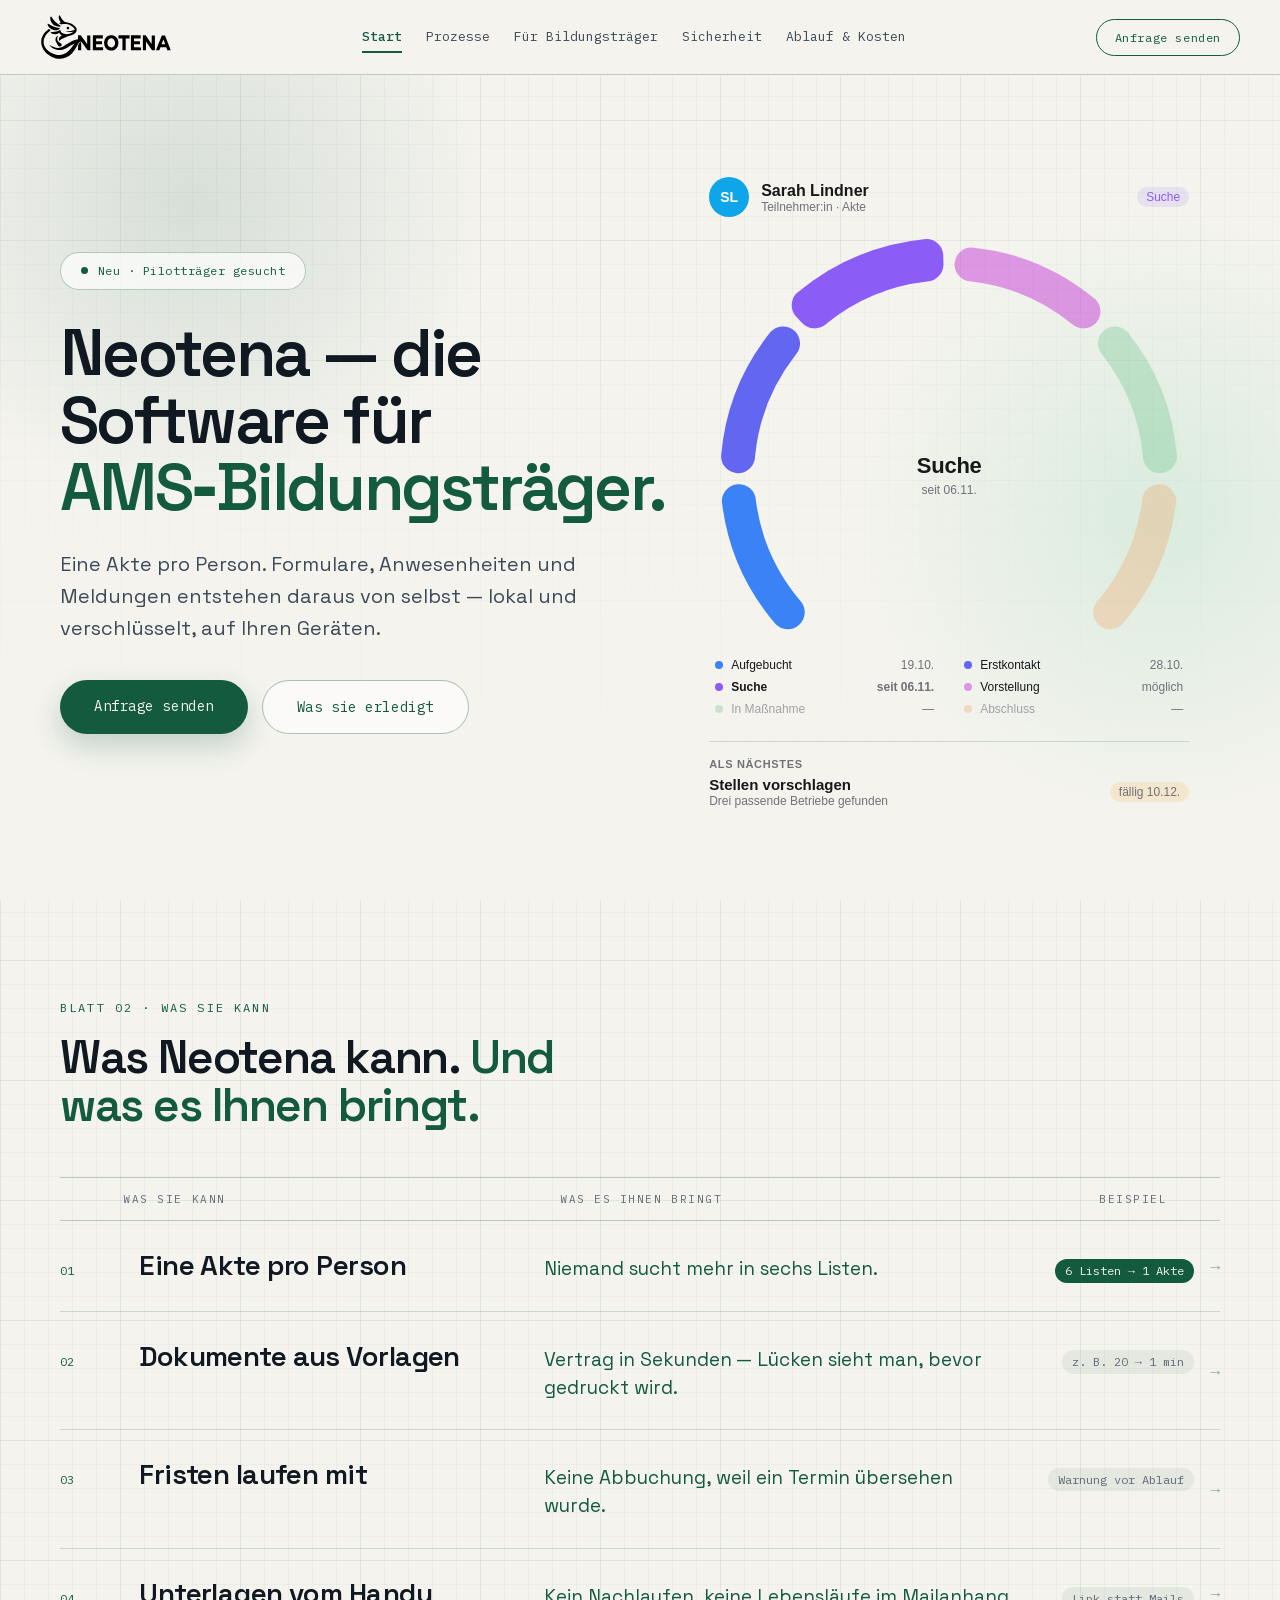
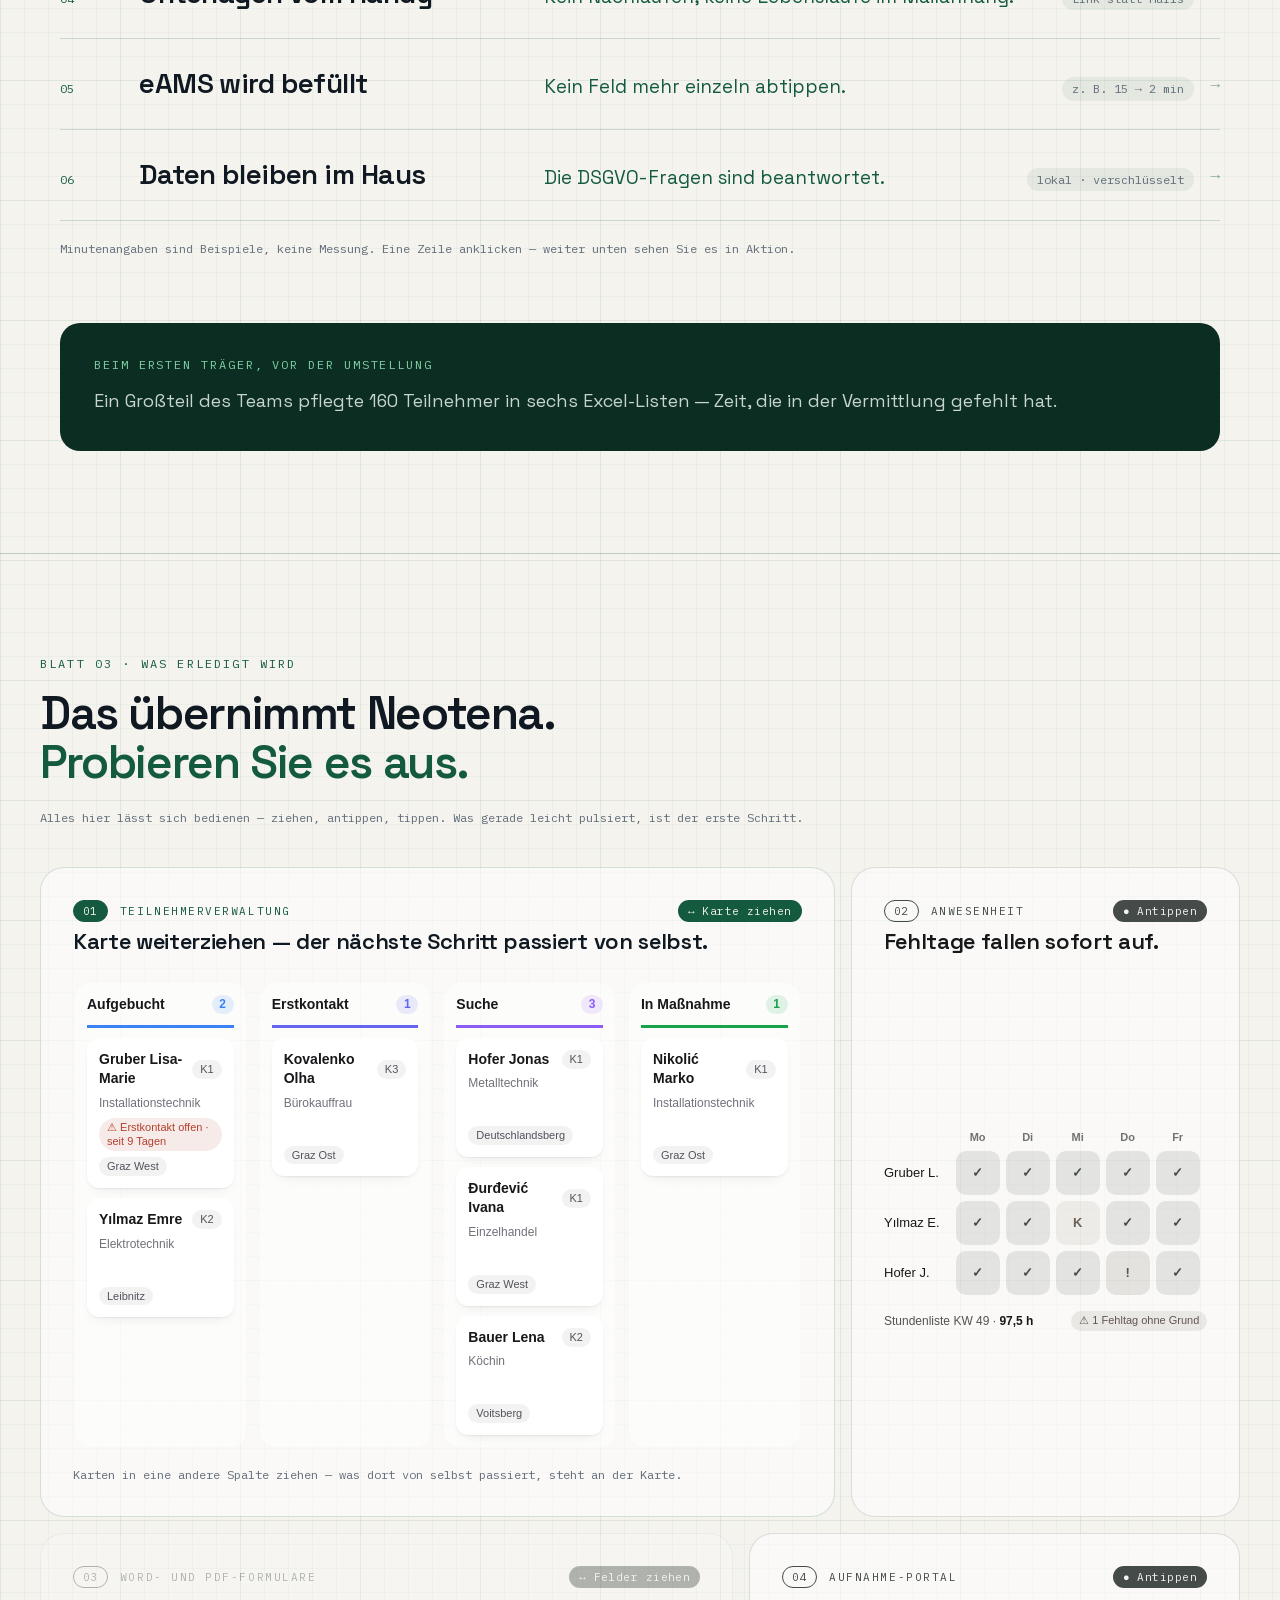
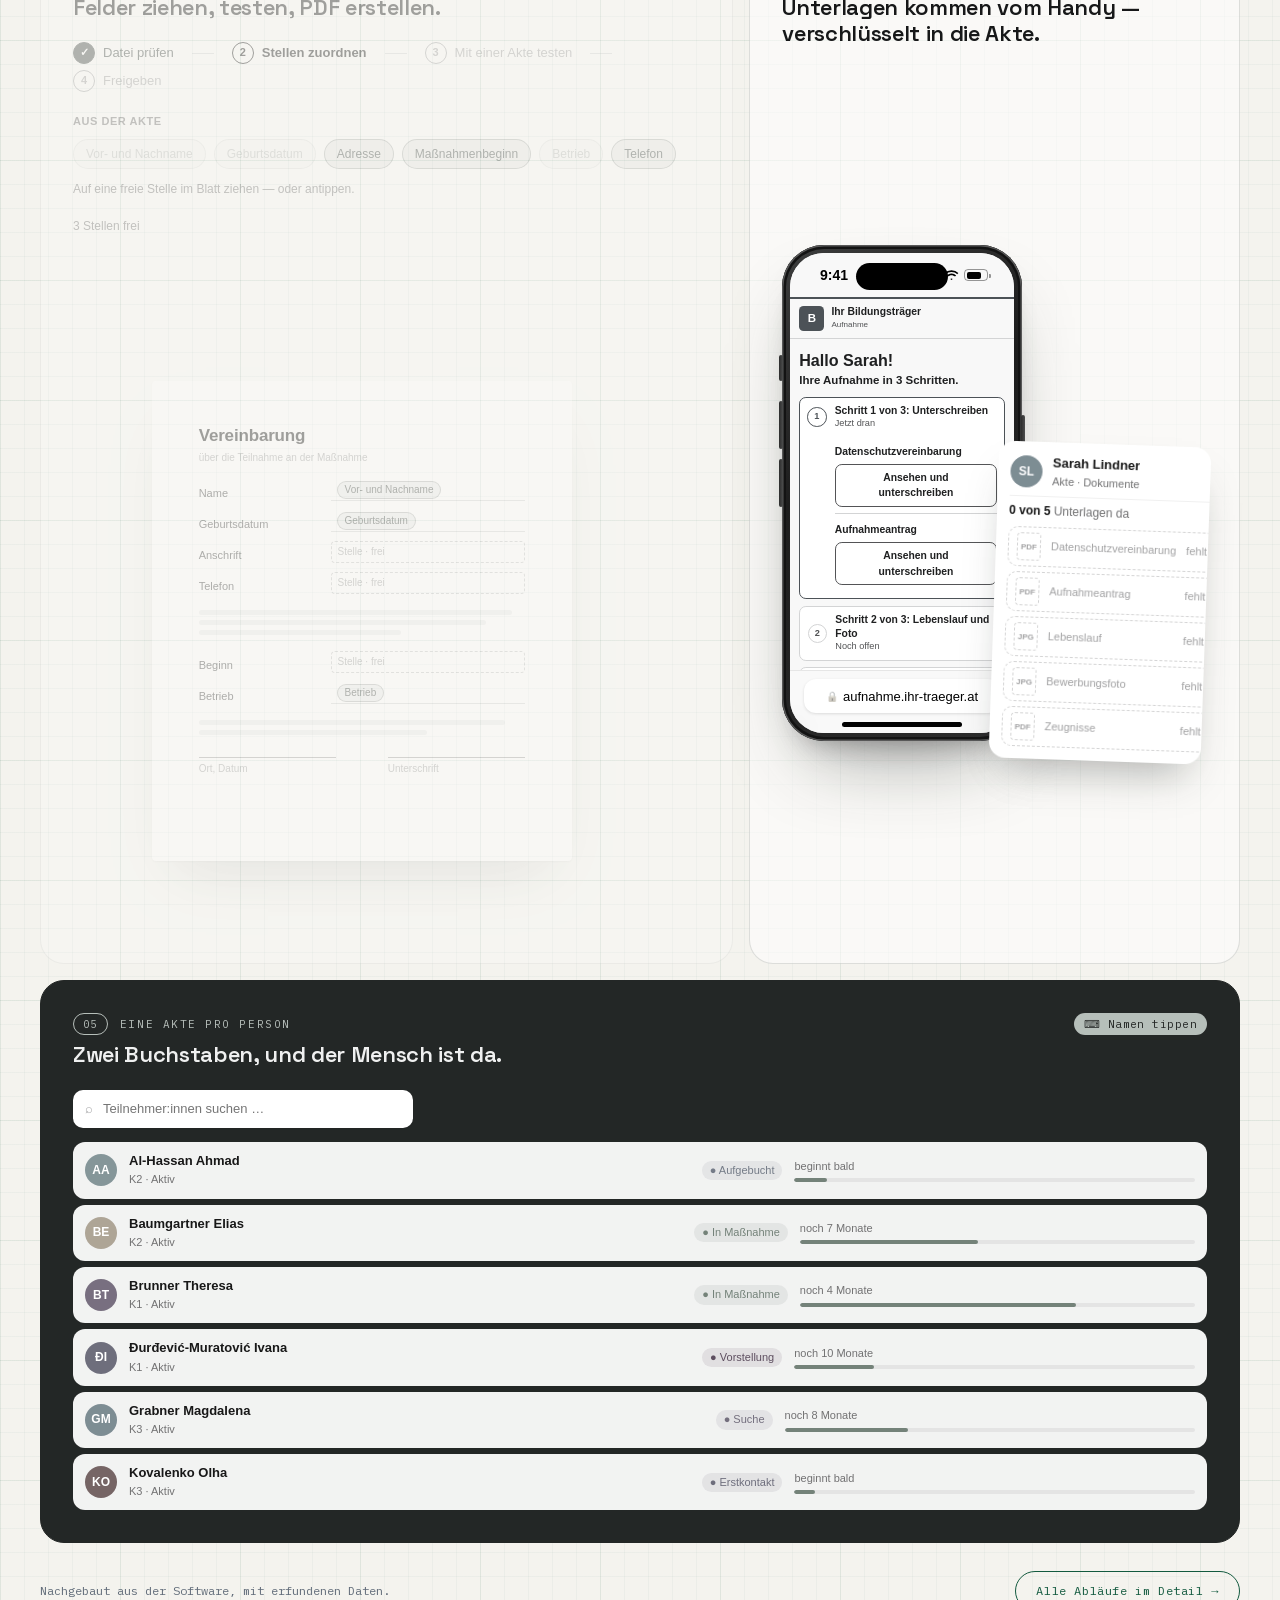
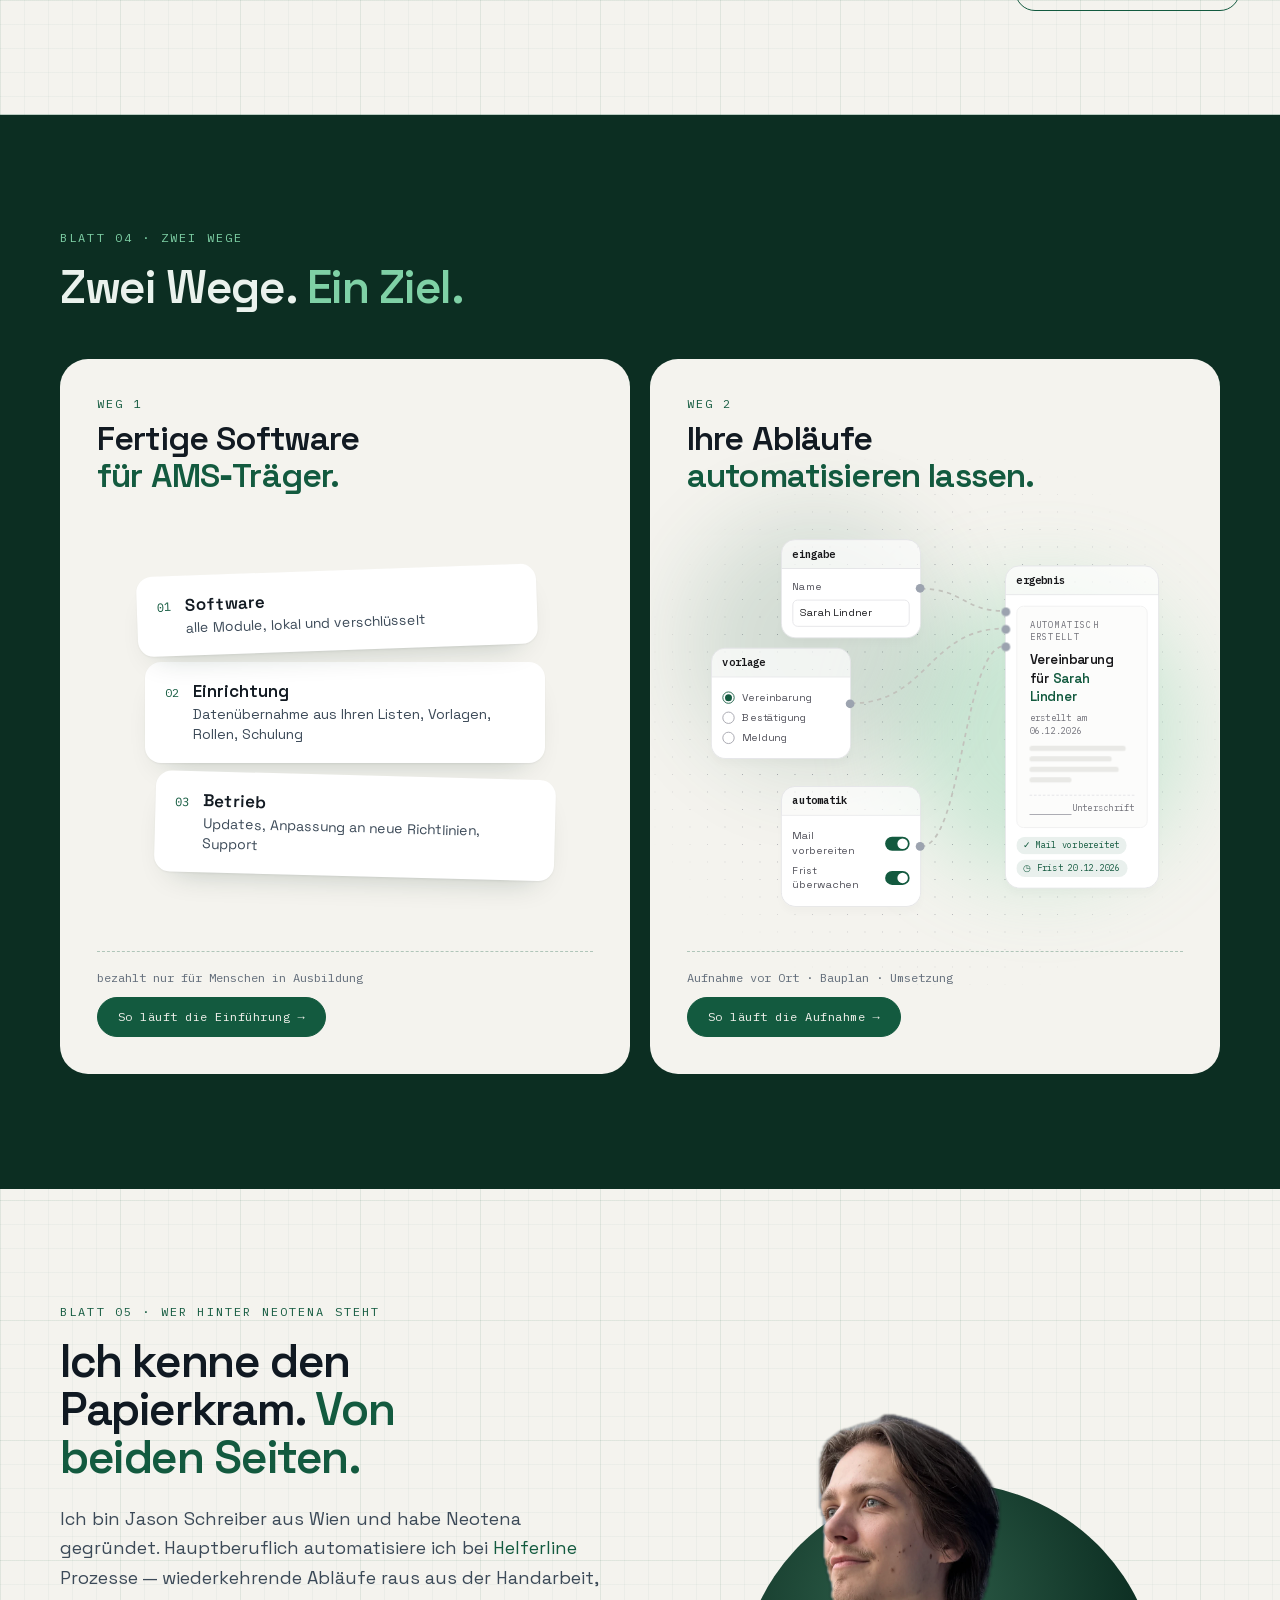
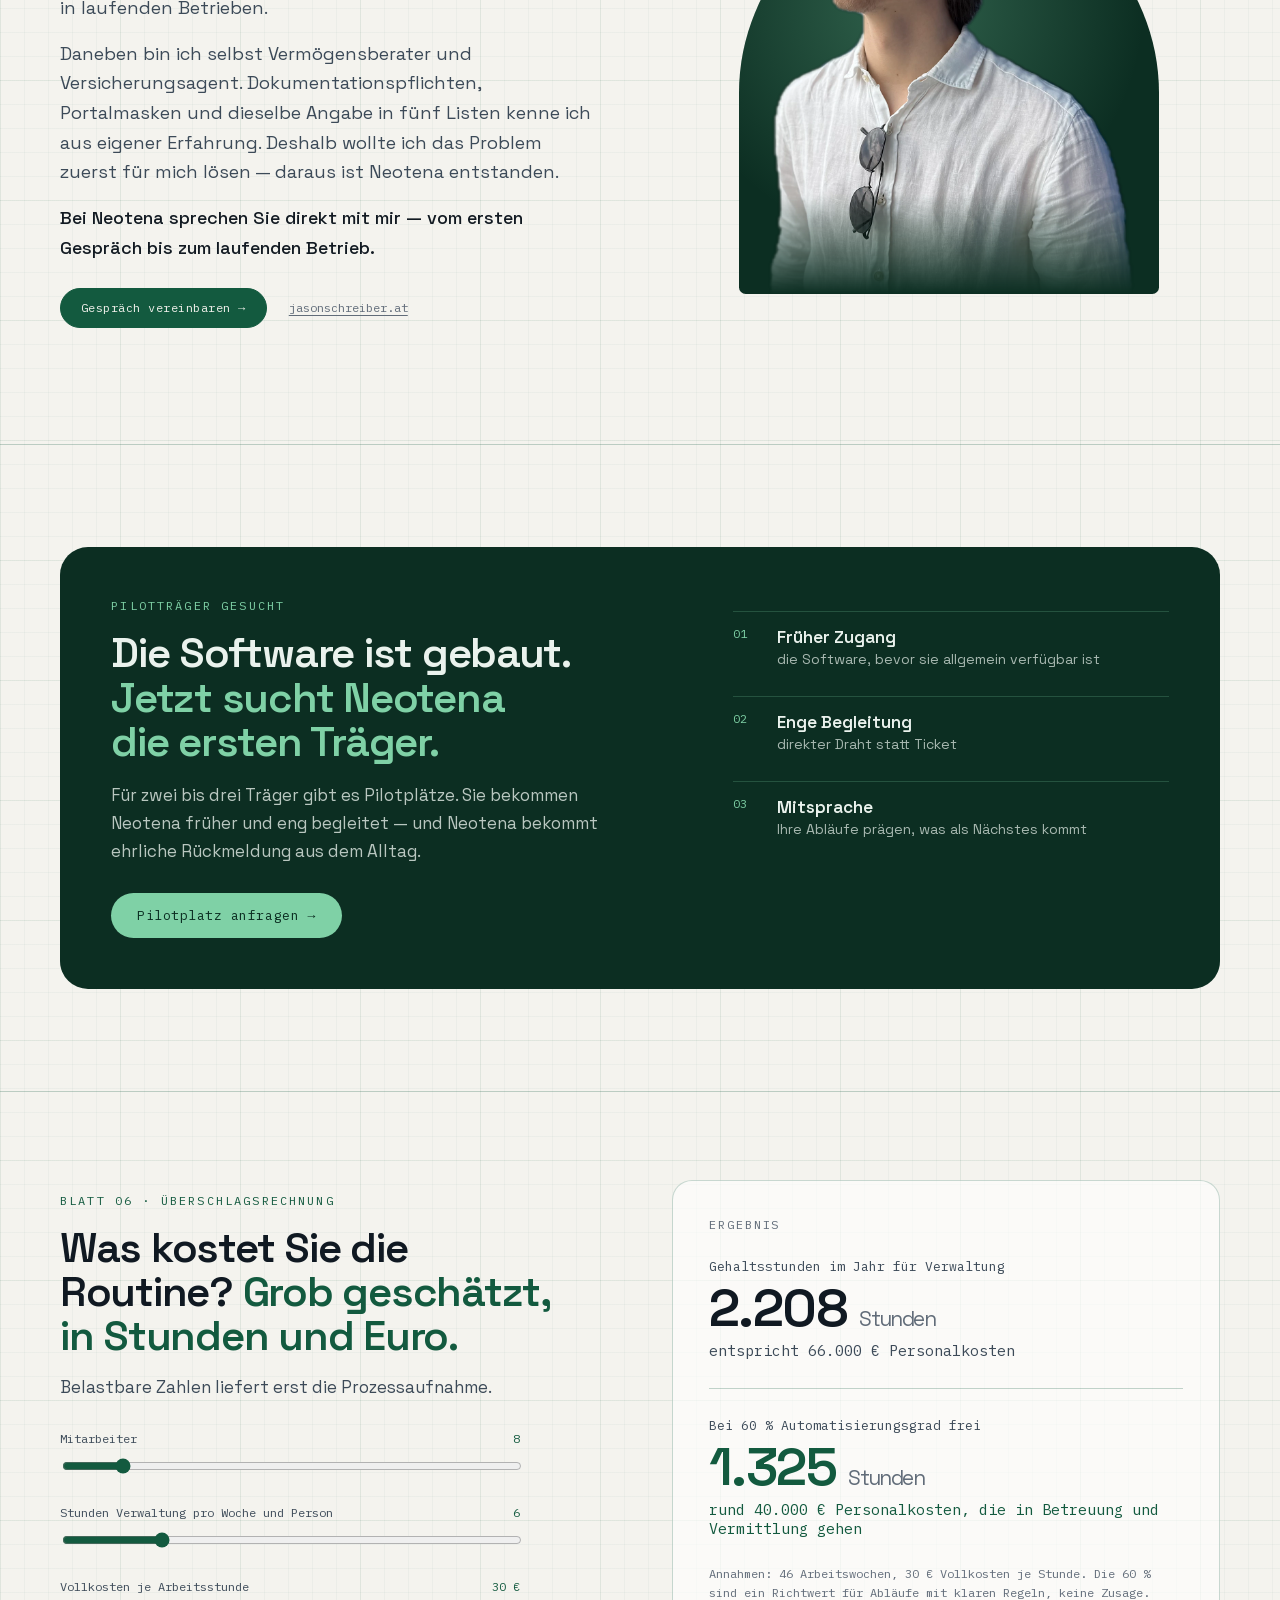
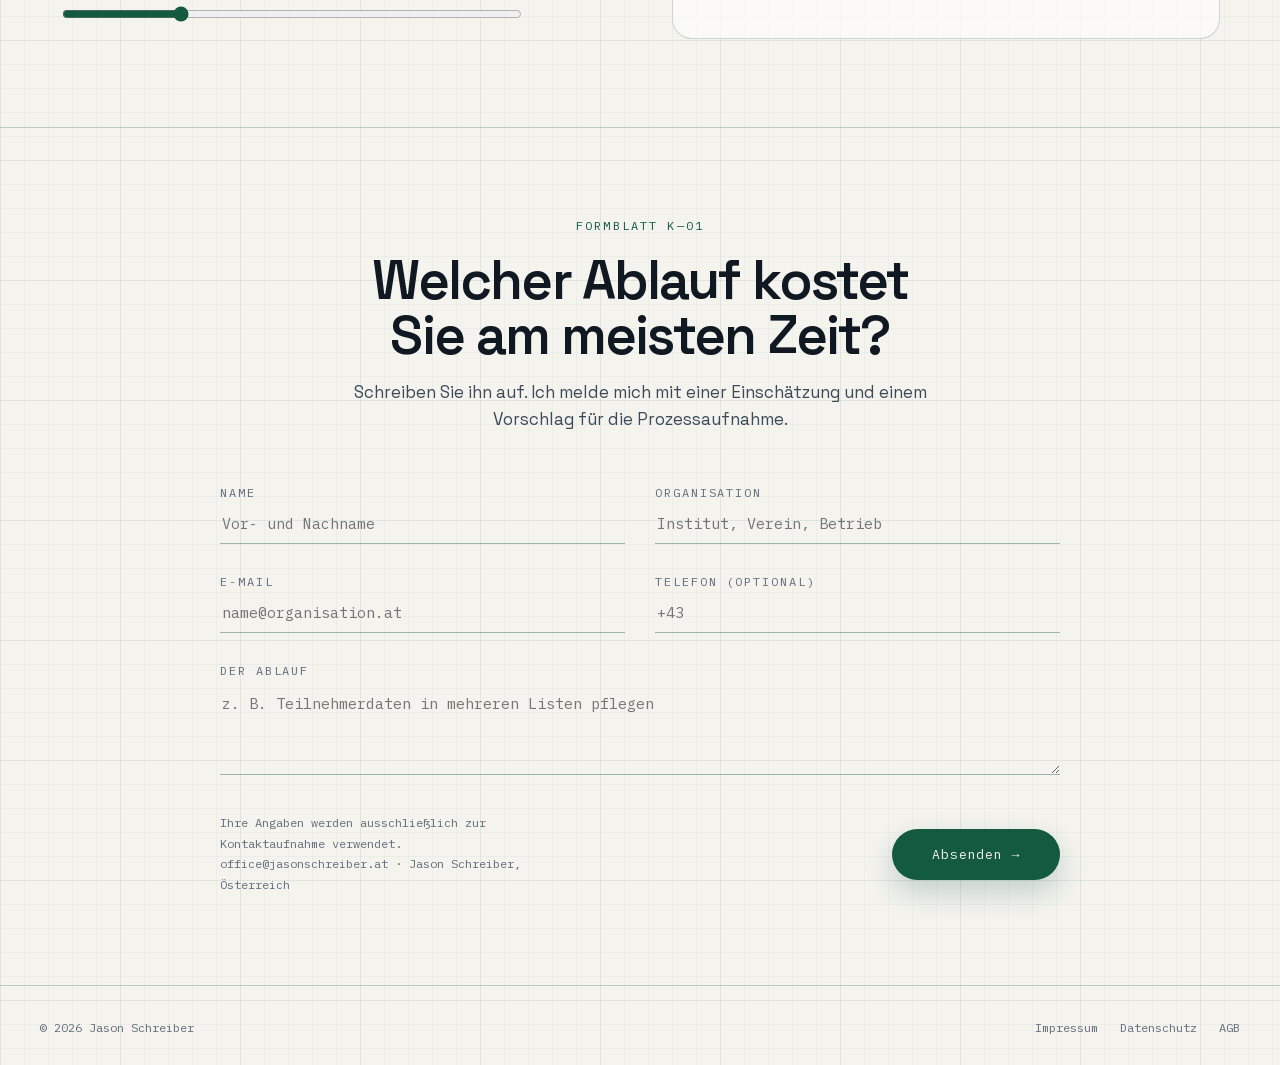
==== commit f55cb244: "feat: Kacheln nummeriert, nur die im Fokus ist hell und spielt; Höhen bleiben stabil - Nummern 01–05" ====
--- a/index.html
+++ b/index.html
@@ -26,7 +26,7 @@
 <link rel="preload" href="/assets/fonts/space-grotesk-latin.woff2" as="font" type="font/woff2" crossorigin="" />
 <script src="/assets/flow.js?v=0f6fc328" defer></script>
 <script src="/assets/interaktiv.js?v=47416688" defer></script>
-<script src="/assets/nachbau.js?v=9fafa7fa" defer></script>
+<script src="/assets/nachbau.js?v=69464b20" defer></script>
 <style>
   body { margin: 0; background: #F4F3EE; }
   a { color: #135A3F; text-decoration: none; }
@@ -223,6 +223,17 @@
   .nb-bento > .nb-kachel.is-da { opacity: 1; transform: none; }
   @media (prefers-reduced-motion: reduce) { .nb-bento > .nb-kachel { opacity: 1; transform: none; } }
   .nb-k5 { grid-column: span 5; } .nb-k7 { grid-column: span 7; }
+  /* Nummerierung und Fokus: nur eine Kachel ist hell und spielt sich vor. */
+  .nb-bento { counter-reset: station; }
+  .nb-bento > .nb-kachel { counter-increment: station; }
+  .nb-bento > .nb-kachel > .nb-k-label > span:first-child::before { content: counter(station, decimal-leading-zero);
+    display: inline-block; margin-right: 12px; padding: 3px 9px; border-radius: 999px; border: 1px solid currentColor; letter-spacing: .04em; }
+  .nb-bento > .nb-kachel.is-da { transition: opacity .5s ease, filter .5s ease, transform .7s cubic-bezier(.2,.7,.2,1); }
+  .nb-bento.hat-fokus > .nb-kachel.is-da:not(.is-fokus) { opacity: .38; filter: grayscale(.9); }
+  .nb-bento > .nb-kachel:not(.is-fokus) .nb-lockt { animation: none; }
+  .nb-bento > .nb-kachel:not(.is-fokus) * { animation-play-state: paused !important; }
+  .nb-bento > .nb-kachel.is-fokus > .nb-k-label > span:first-child::before { background: #135A3F; color: #F4F3EE; border-color: #135A3F; }
+  .nb-bento > .nb-kachel.nb-dunkel.is-fokus > .nb-k-label > span:first-child::before { background: #7FD1A6; color: #0C2E22; border-color: #7FD1A6; }
   @media (max-width: 960px) { .nb-k5, .nb-k7 { grid-column: auto; } }
   /* Kopfzeile: Inhalt so breit wie der breiteste Abschnitt (1400 px), Fläche bleibt randlos. */
   body > header, header[style*="sticky"] { padding-left: max(clamp(20px, 5vw, 40px), calc((100% - 1400px) / 2)) !important;
@@ -500,6 +511,47 @@
     }, { rootMargin: '0px 0px -12% 0px', threshold: 0.15 });
     kacheln.forEach(function (k, i) { k.style.transitionDelay = (i % 2) * 120 + 'ms'; da.observe(k); });
   } else { kacheln.forEach(function (k) { k.classList.add('is-da'); }); }
+  // Fokus: die Kachel an der Leselinie (45 % der Fensterhöhe). Stehen zwei in
+  // einer Reihe, wandert der Fokus beim Scrollen durch die Reihe von links nach rechts.
+  // Zeigen oder Antippen holt eine Kachel sofort in den Fokus.
+  var bento = document.querySelector('.nb-bento');
+  if (bento && kacheln.length) {
+    var liste = Array.prototype.slice.call(kacheln), manuell = null, manuellY = 0;
+    var setze = function (k) {
+      if (!k || k.classList.contains('is-fokus')) return;
+      liste.forEach(function (x) { x.classList.toggle('is-fokus', x === k); });
+      bento.classList.add('hat-fokus');
+      document.dispatchEvent(new Event('nb-fokus'));
+    };
+    var rechne = function () {
+      if (manuell && Math.abs(scrollY - manuellY) < 160) return;
+      manuell = null;
+      var linie = innerHeight * 0.45, reihen = {};
+      liste.forEach(function (k) { var r = k.getBoundingClientRect(); var key = Math.round(r.top); (reihen[key] = reihen[key] || []).push([k, r]); });
+      var bester = null, abstand = Infinity;
+      Object.keys(reihen).forEach(function (key) {
+        var reihe = reihen[key], r = reihe[0][1];
+        var oben = r.top - innerHeight * 0.15, unten = Math.max.apply(null, reihe.map(function (x) { return x[1].bottom; }));
+        if (linie >= oben && linie <= unten) {
+          var i = Math.min(reihe.length - 1, Math.floor((linie - oben) / (unten - oben) * reihe.length));
+          bester = reihe[i][0]; abstand = 0;
+        } else {
+          var d = Math.min(Math.abs(linie - oben), Math.abs(linie - unten));
+          if (d < abstand) { abstand = d; bester = reihe[0][0]; }
+        }
+      });
+      setze(bester);
+    };
+    var warte = false;
+    addEventListener('scroll', function () { if (!warte) { warte = true; requestAnimationFrame(function () { warte = false; rechne(); }); } }, { passive: true });
+    addEventListener('resize', rechne);
+    liste.forEach(function (k) {
+      var hol = function () { manuell = k; manuellY = scrollY; setze(k); };
+      k.addEventListener('pointerenter', function (e) { if (e.pointerType === 'mouse') hol(); });
+      k.addEventListener('pointerdown', hol, true);
+    });
+    rechne();
+  }
   // Burger-Menü fürs Handy: Knopf hinter „Anfrage senden“ einhängen.
   var kopf = document.querySelector('header'), menue = kopf && kopf.querySelector('nav');
   if (kopf && menue) {
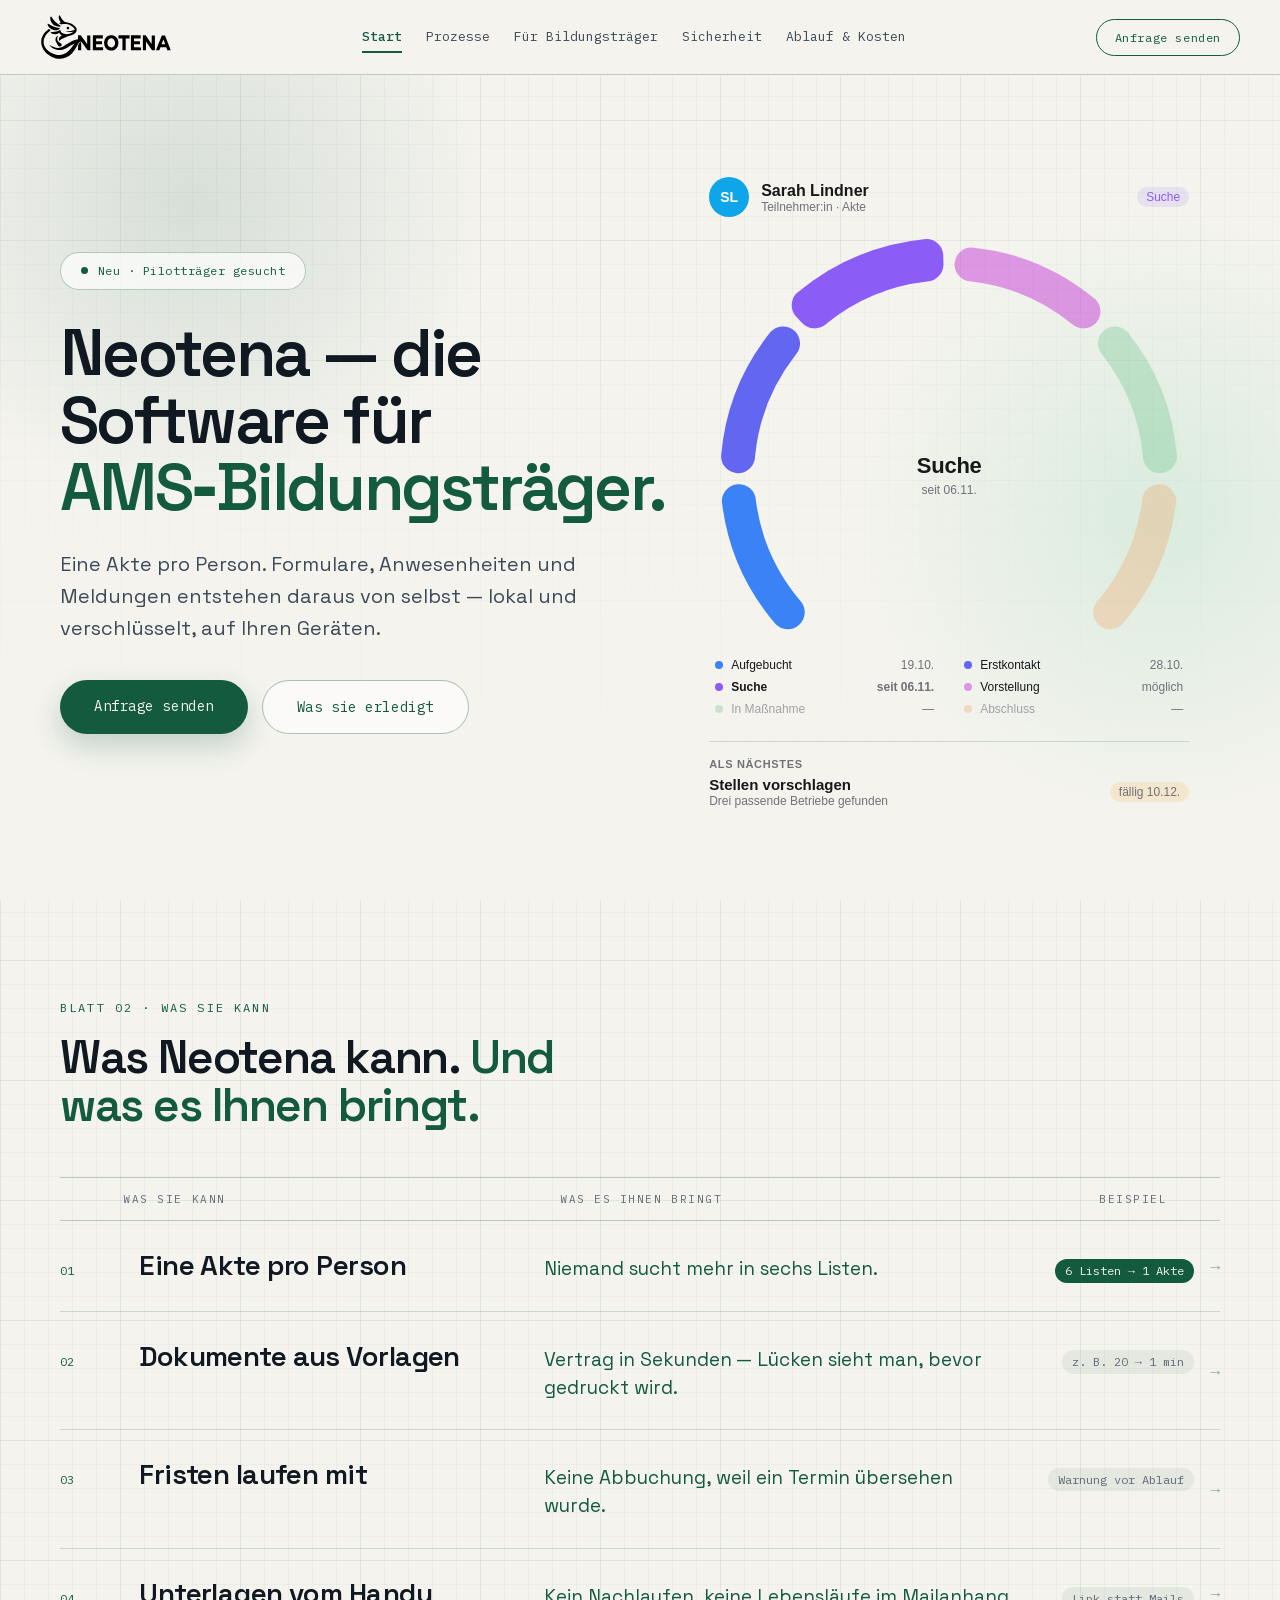
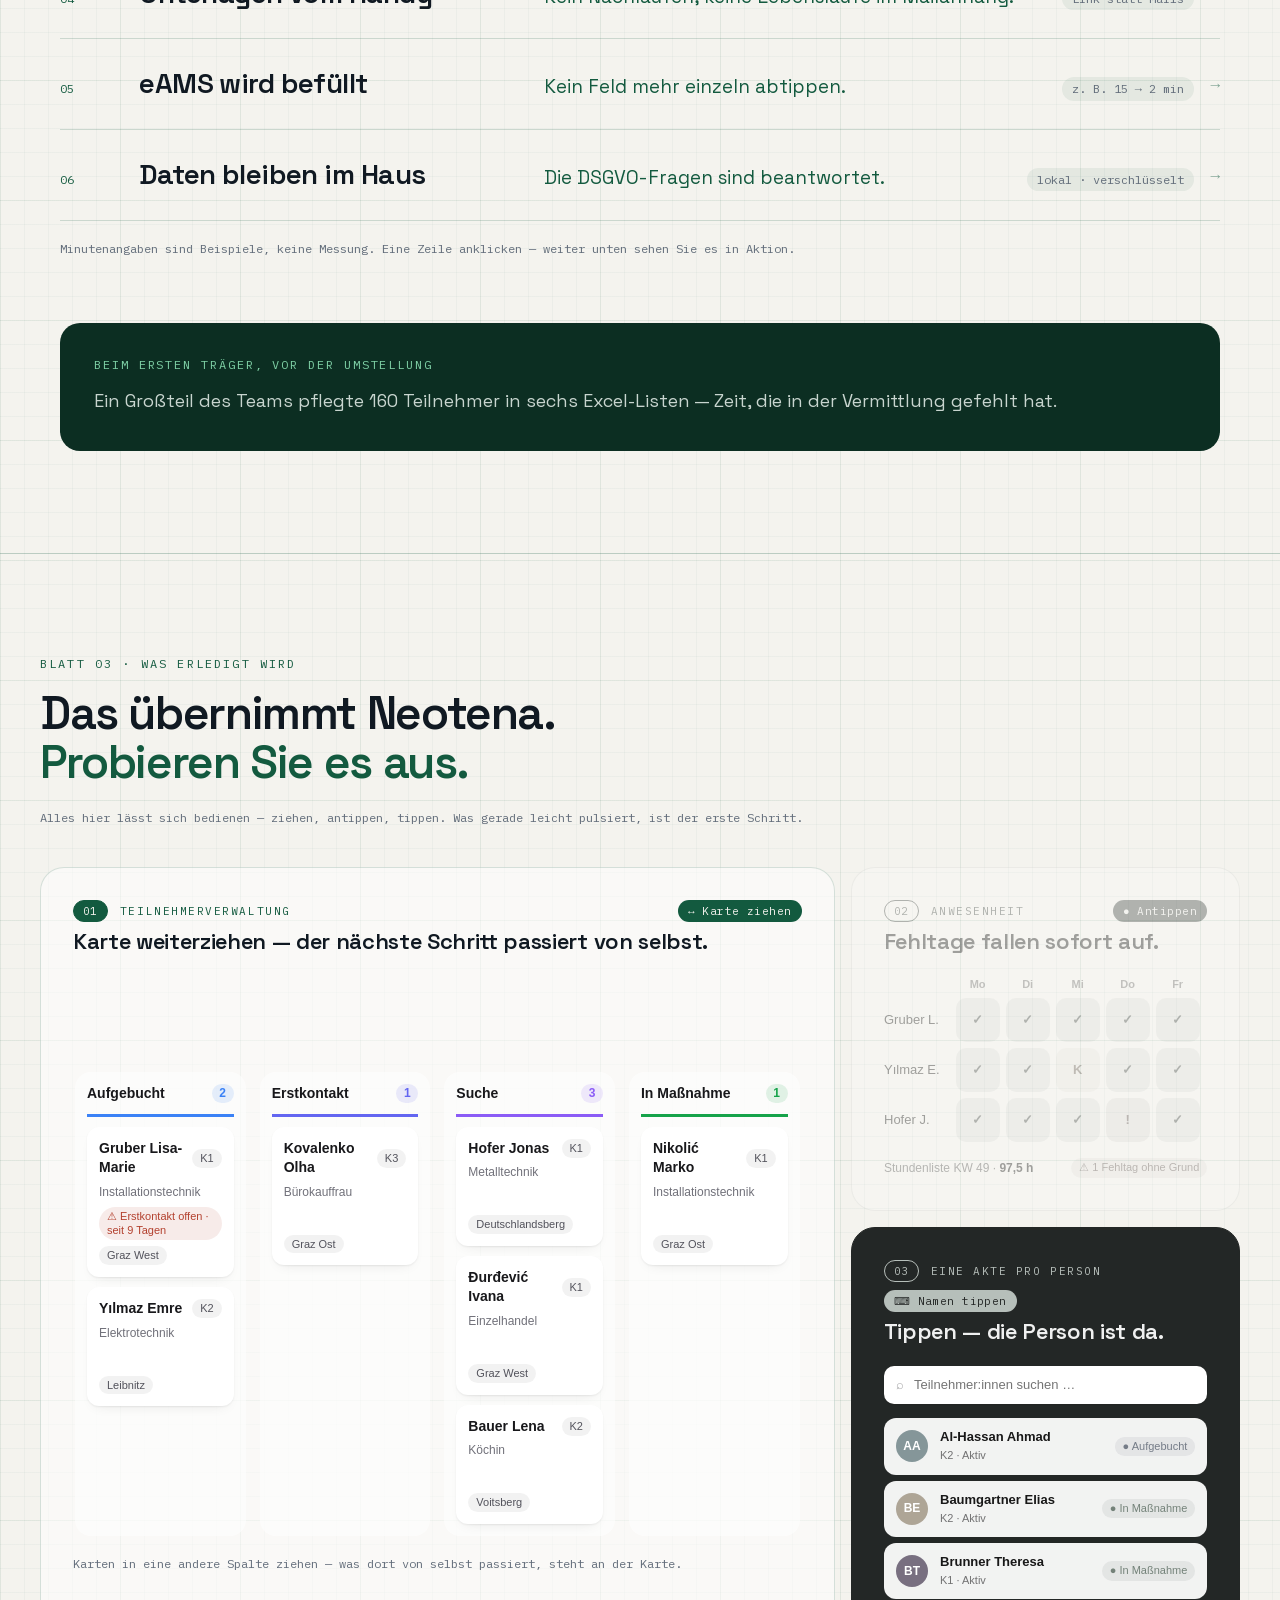
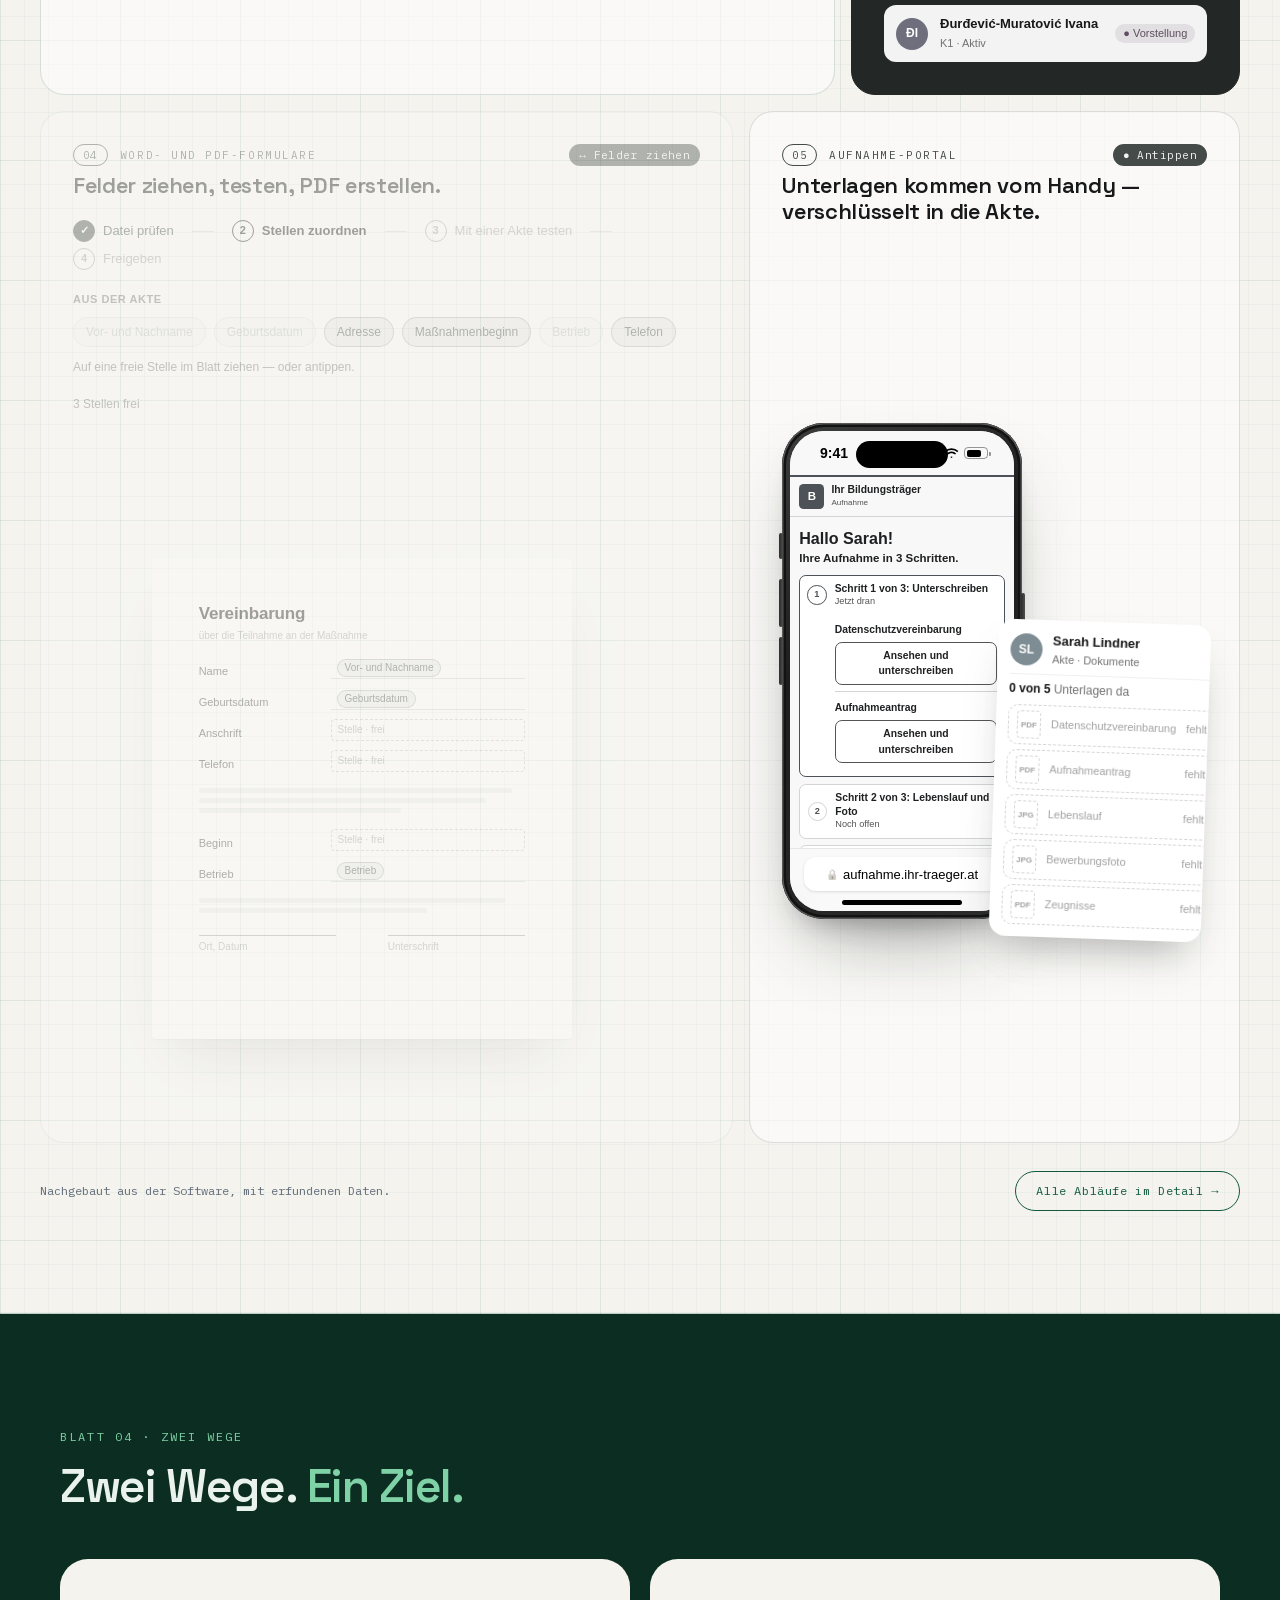
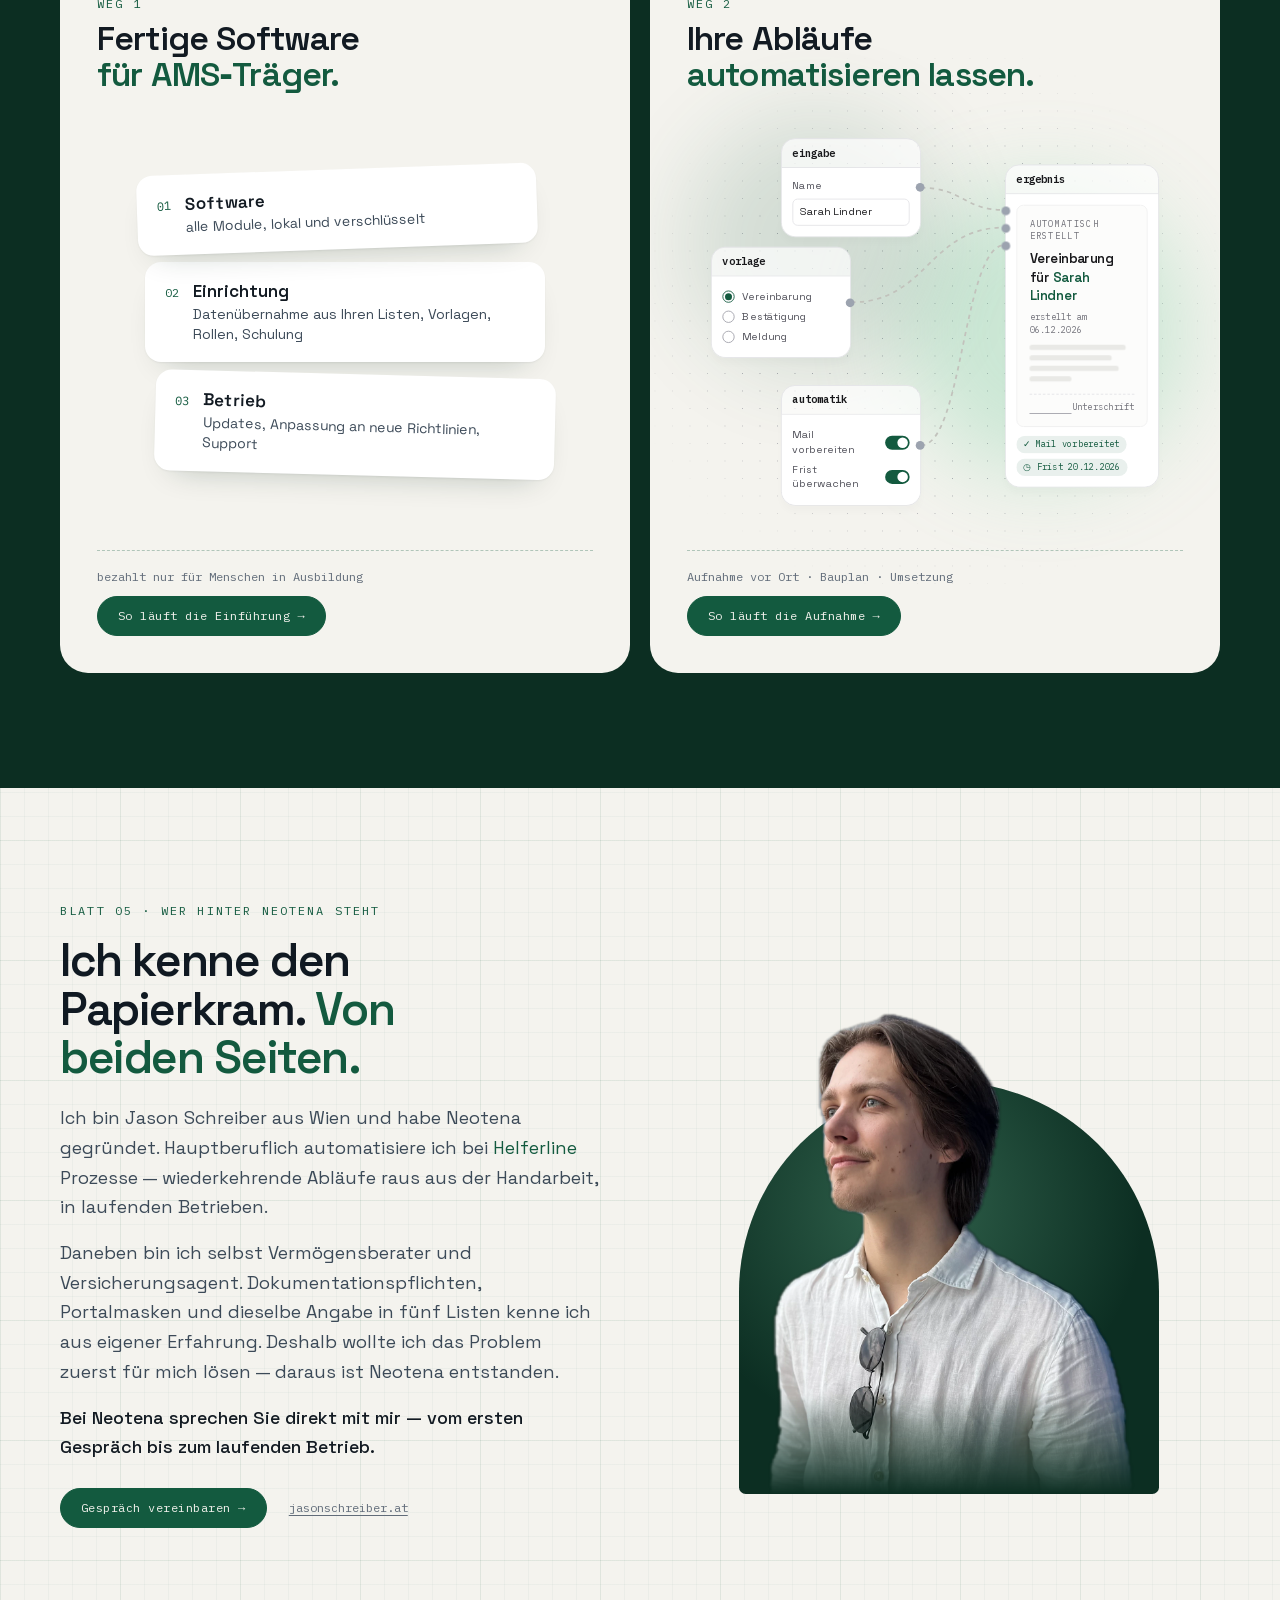
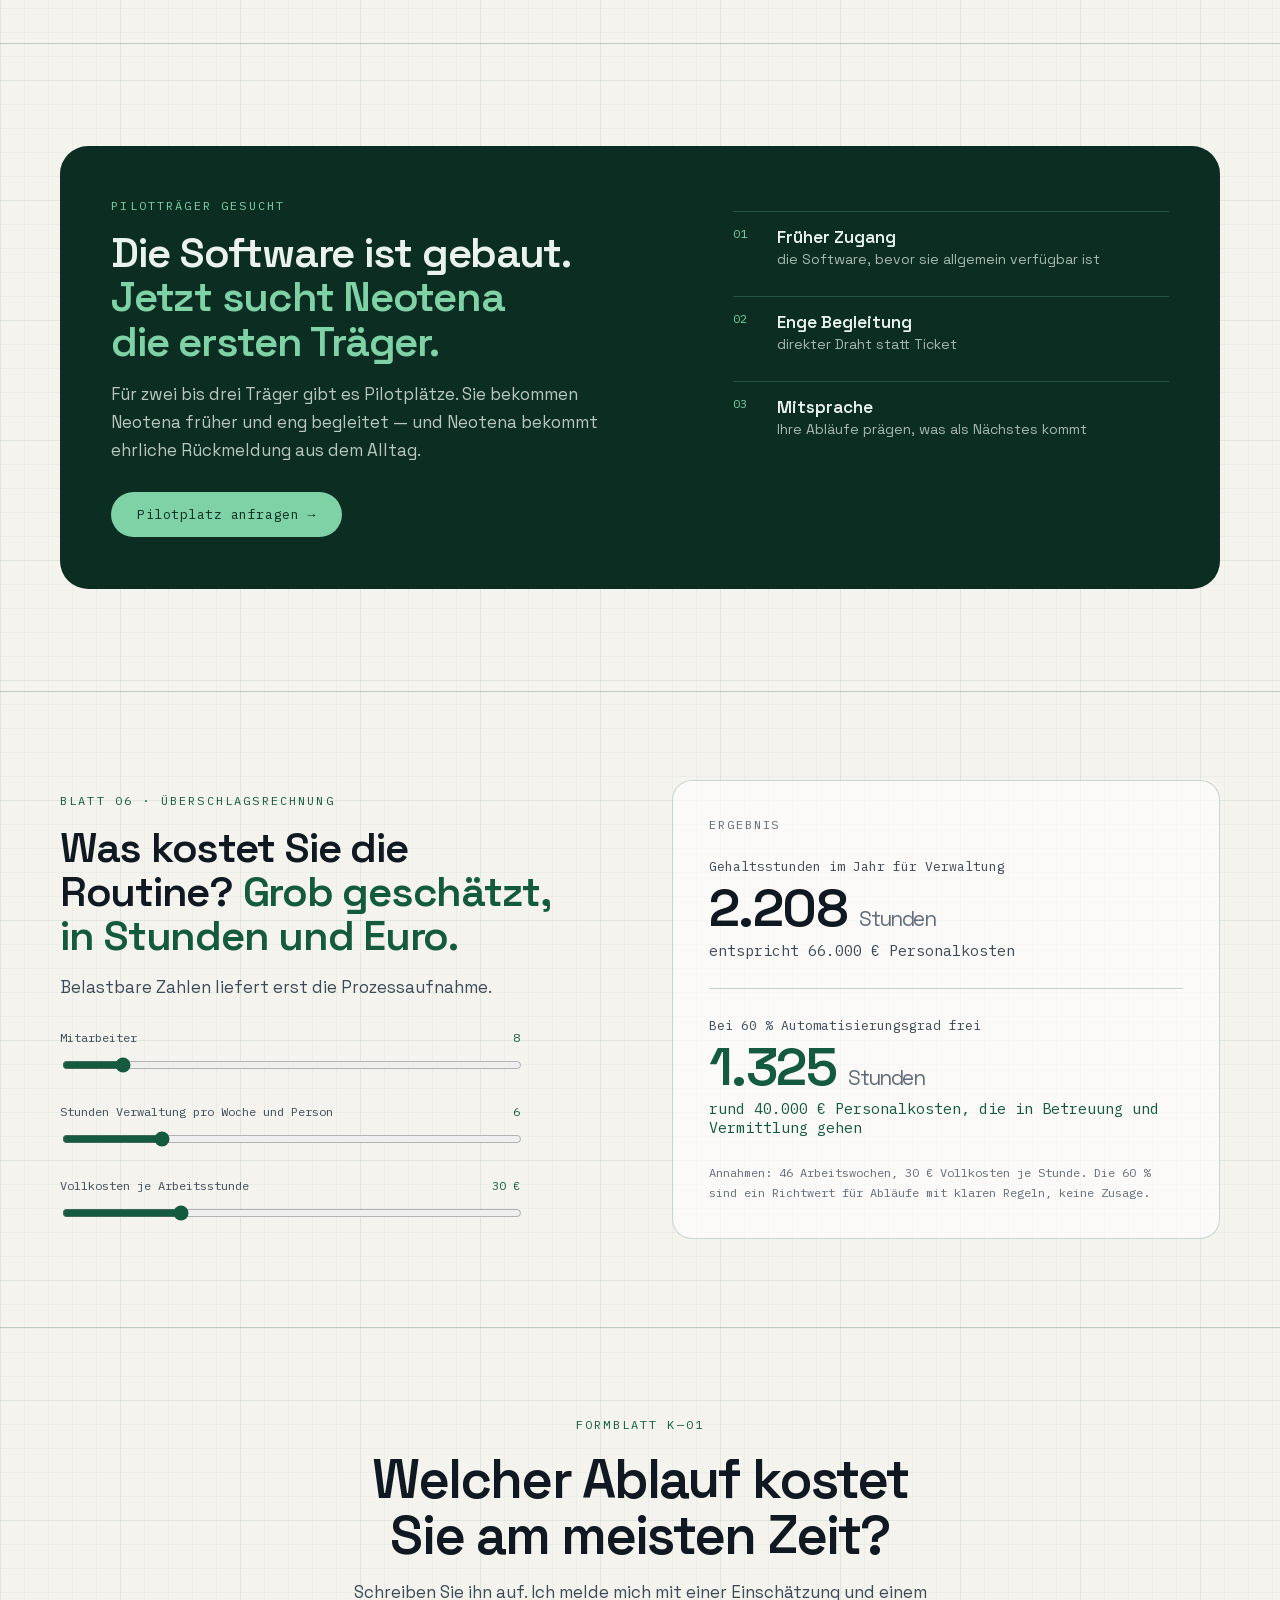
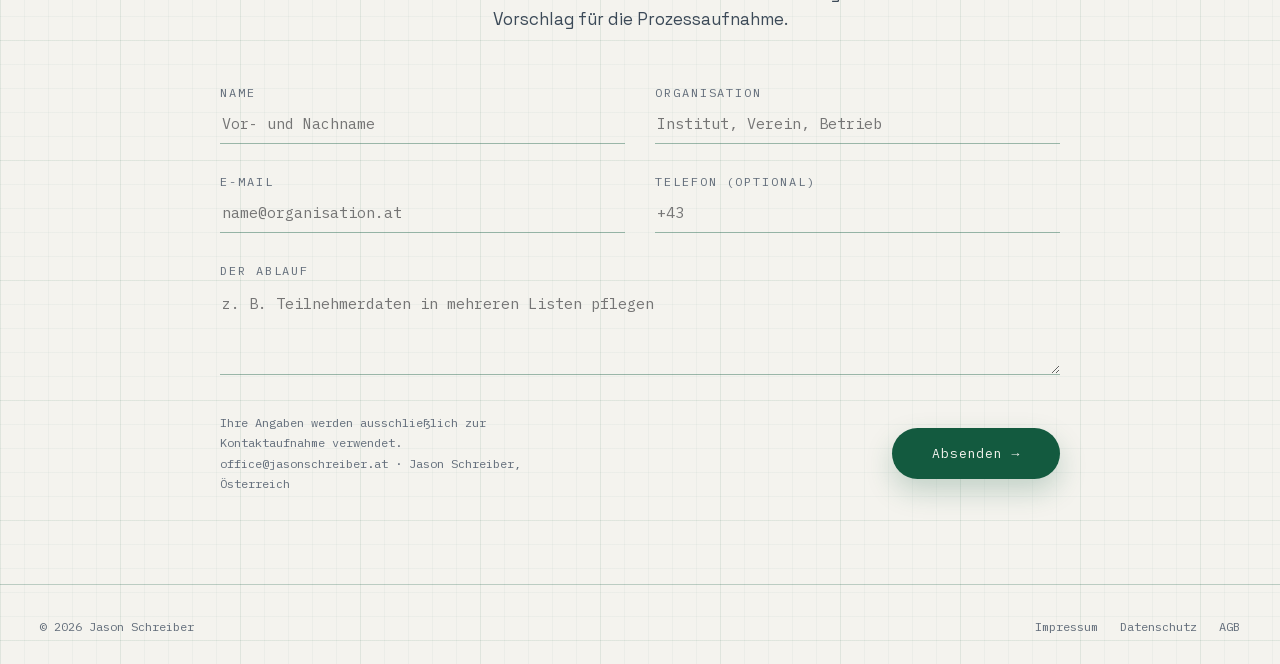
==== commit a2daaccf: "feat: „Eine Akte pro Person“ kompakt neben der Pipeline; Fokus in klarer Reihenfolge - Pipeline hoch" ====
--- a/index.html
+++ b/index.html
@@ -26,7 +26,7 @@
 <link rel="preload" href="/assets/fonts/space-grotesk-latin.woff2" as="font" type="font/woff2" crossorigin="" />
 <script src="/assets/flow.js?v=0f6fc328" defer></script>
 <script src="/assets/interaktiv.js?v=47416688" defer></script>
-<script src="/assets/nachbau.js?v=69464b20" defer></script>
+<script src="/assets/nachbau.js?v=1e6e6358" defer></script>
 <style>
   body { margin: 0; background: #F4F3EE; }
   a { color: #135A3F; text-decoration: none; }
@@ -327,11 +327,11 @@
         <h2 style="font-size: clamp(30px, 3.6vw, 46px); line-height: 1.05; letter-spacing: -.03em; font-weight: 600; margin: 0 0 clamp(32px, 4vw, 48px); max-width: 18em;">Das übernimmt Neotena. <span style="color: #135A3F;">Probieren Sie es aus.</span></h2>
         <p style="font-family: 'IBM Plex Mono', monospace; font-size: 12px; color: #616C79; line-height: 1.7; margin: calc(-1 * clamp(16px, 2vw, 28px)) 0 clamp(28px, 3vw, 40px);">Alles hier lässt sich bedienen — ziehen, antippen, tippen. Was gerade leicht pulsiert, ist der erste Schritt.</p>
         <div class="nb-bento">
-          <div id="k-pipeline" class="nb-kachel nb-k8"><div class="nb-k-label"><span>Teilnehmerverwaltung</span><span class="nb-k-tipp">↔ Karte ziehen</span></div><div class="nb-k-titel">Karte weiterziehen — der nächste Schritt passiert von selbst.</div><div data-nachbau="pipeline"></div></div>
+          <div id="k-pipeline" class="nb-kachel nb-k8 nb-hoch"><div class="nb-k-label"><span>Teilnehmerverwaltung</span><span class="nb-k-tipp">↔ Karte ziehen</span></div><div class="nb-k-titel">Karte weiterziehen — der nächste Schritt passiert von selbst.</div><div data-nachbau="pipeline"></div></div>
           <div id="k-anwesenheit" class="nb-kachel nb-k4"><div class="nb-k-label"><span>Anwesenheit</span><span class="nb-k-tipp">● Antippen</span></div><div class="nb-k-titel">Fehltage fallen sofort auf.</div><div data-nachbau="anwesenheit"></div></div>
+          <div id="k-akte" class="nb-kachel nb-dunkel nb-k4"><div class="nb-k-label"><span>Eine Akte pro Person</span><span class="nb-k-tipp">⌨ Namen tippen</span></div><div class="nb-k-titel">Tippen — die Person ist da.</div><div data-nachbau="teilnehmer" data-anzahl="4"></div></div>
           <div id="k-vorlage" class="nb-kachel nb-k7"><div class="nb-k-label"><span>Word- und PDF-Formulare</span><span class="nb-k-tipp">↔ Felder ziehen</span></div><div class="nb-k-titel">Felder ziehen, testen, PDF erstellen.</div><div data-nachbau="vorlage"></div></div>
           <div id="k-portal" class="nb-kachel nb-k5 pt-kompakt"><div class="nb-k-label"><span>Aufnahme-Portal</span><span class="nb-k-tipp">● Antippen</span></div><div class="nb-k-titel">Unterlagen kommen vom Handy — verschlüsselt in die Akte.</div><div data-nachbau="portal"></div></div>
-          <div id="k-akte" class="nb-kachel nb-dunkel nb-k12"><div class="nb-k-label"><span>Eine Akte pro Person</span><span class="nb-k-tipp">⌨ Namen tippen</span></div><div class="nb-k-titel">Zwei Buchstaben, und der Mensch ist da.</div><div data-nachbau="teilnehmer"></div></div>
         </div>
         <div style="display: flex; flex-wrap: wrap; align-items: center; justify-content: space-between; gap: 16px; margin-top: 28px;">
           <p style="font-family: 'IBM Plex Mono', monospace; font-size: 12px; color: #616C79; line-height: 1.7; margin: 0;">Nachgebaut aus der Software, mit erfundenen Daten.</p>
@@ -526,21 +526,20 @@
     var rechne = function () {
       if (manuell && Math.abs(scrollY - manuellY) < 160) return;
       manuell = null;
-      var linie = innerHeight * 0.45, reihen = {};
-      liste.forEach(function (k) { var r = k.getBoundingClientRect(); var key = Math.round(r.top); (reihen[key] = reihen[key] || []).push([k, r]); });
-      var bester = null, abstand = Infinity;
-      Object.keys(reihen).forEach(function (key) {
-        var reihe = reihen[key], r = reihe[0][1];
-        var oben = r.top - innerHeight * 0.15, unten = Math.max.apply(null, reihe.map(function (x) { return x[1].bottom; }));
-        if (linie >= oben && linie <= unten) {
-          var i = Math.min(reihe.length - 1, Math.floor((linie - oben) / (unten - oben) * reihe.length));
-          bester = reihe[i][0]; abstand = 0;
-        } else {
-          var d = Math.min(Math.abs(linie - oben), Math.abs(linie - unten));
-          if (d < abstand) { abstand = d; bester = reihe[0][0]; }
-        }
+      // Jede Kachel bekommt einen Startpunkt auf der Seite: ihre Oberkante;
+      // teilen sich mehrere eine Oberkante, werden sie über die Höhe der
+      // kleinsten verteilt. Aktiv ist die letzte, deren Startpunkt die Leselinie passiert hat.
+      var linie = scrollY + innerHeight * 0.45, gruppen = {};
+      liste.forEach(function (k) { var r = k.getBoundingClientRect(); var key = Math.round(r.top + scrollY); (gruppen[key] = gruppen[key] || []).push([k, r.height]); });
+      var punkte = [];
+      Object.keys(gruppen).forEach(function (key) {
+        var g = gruppen[key], h = Math.min.apply(null, g.map(function (x) { return x[1]; }));
+        g.forEach(function (x, j) { punkte.push([+key - innerHeight * 0.1 + j * h / g.length, x[0]]); });
       });
-      setze(bester);
+      punkte.sort(function (a, b) { return a[0] - b[0]; });
+      var wahl = punkte[0][1];
+      punkte.forEach(function (p) { if (p[0] <= linie) wahl = p[1]; });
+      setze(wahl);
     };
     var warte = false;
     addEventListener('scroll', function () { if (!warte) { warte = true; requestAnimationFrame(function () { warte = false; rechne(); }); } }, { passive: true });
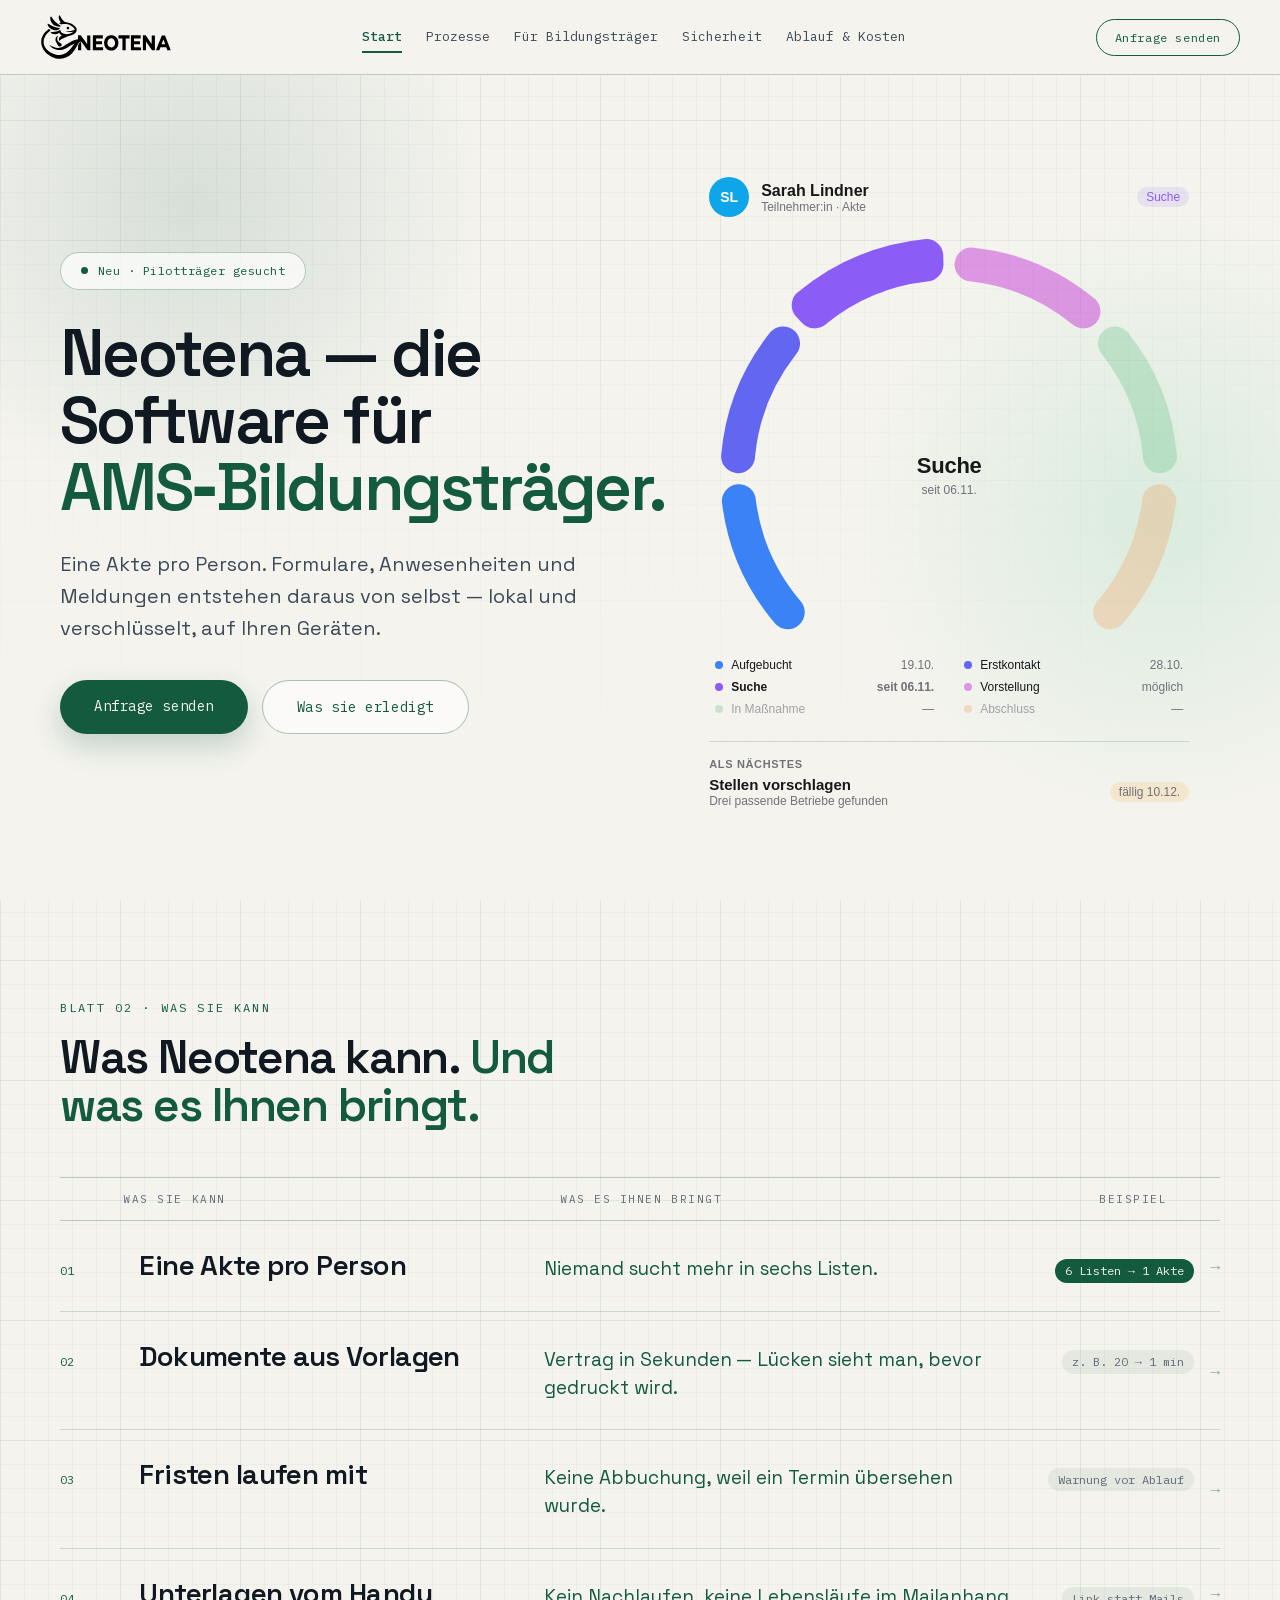
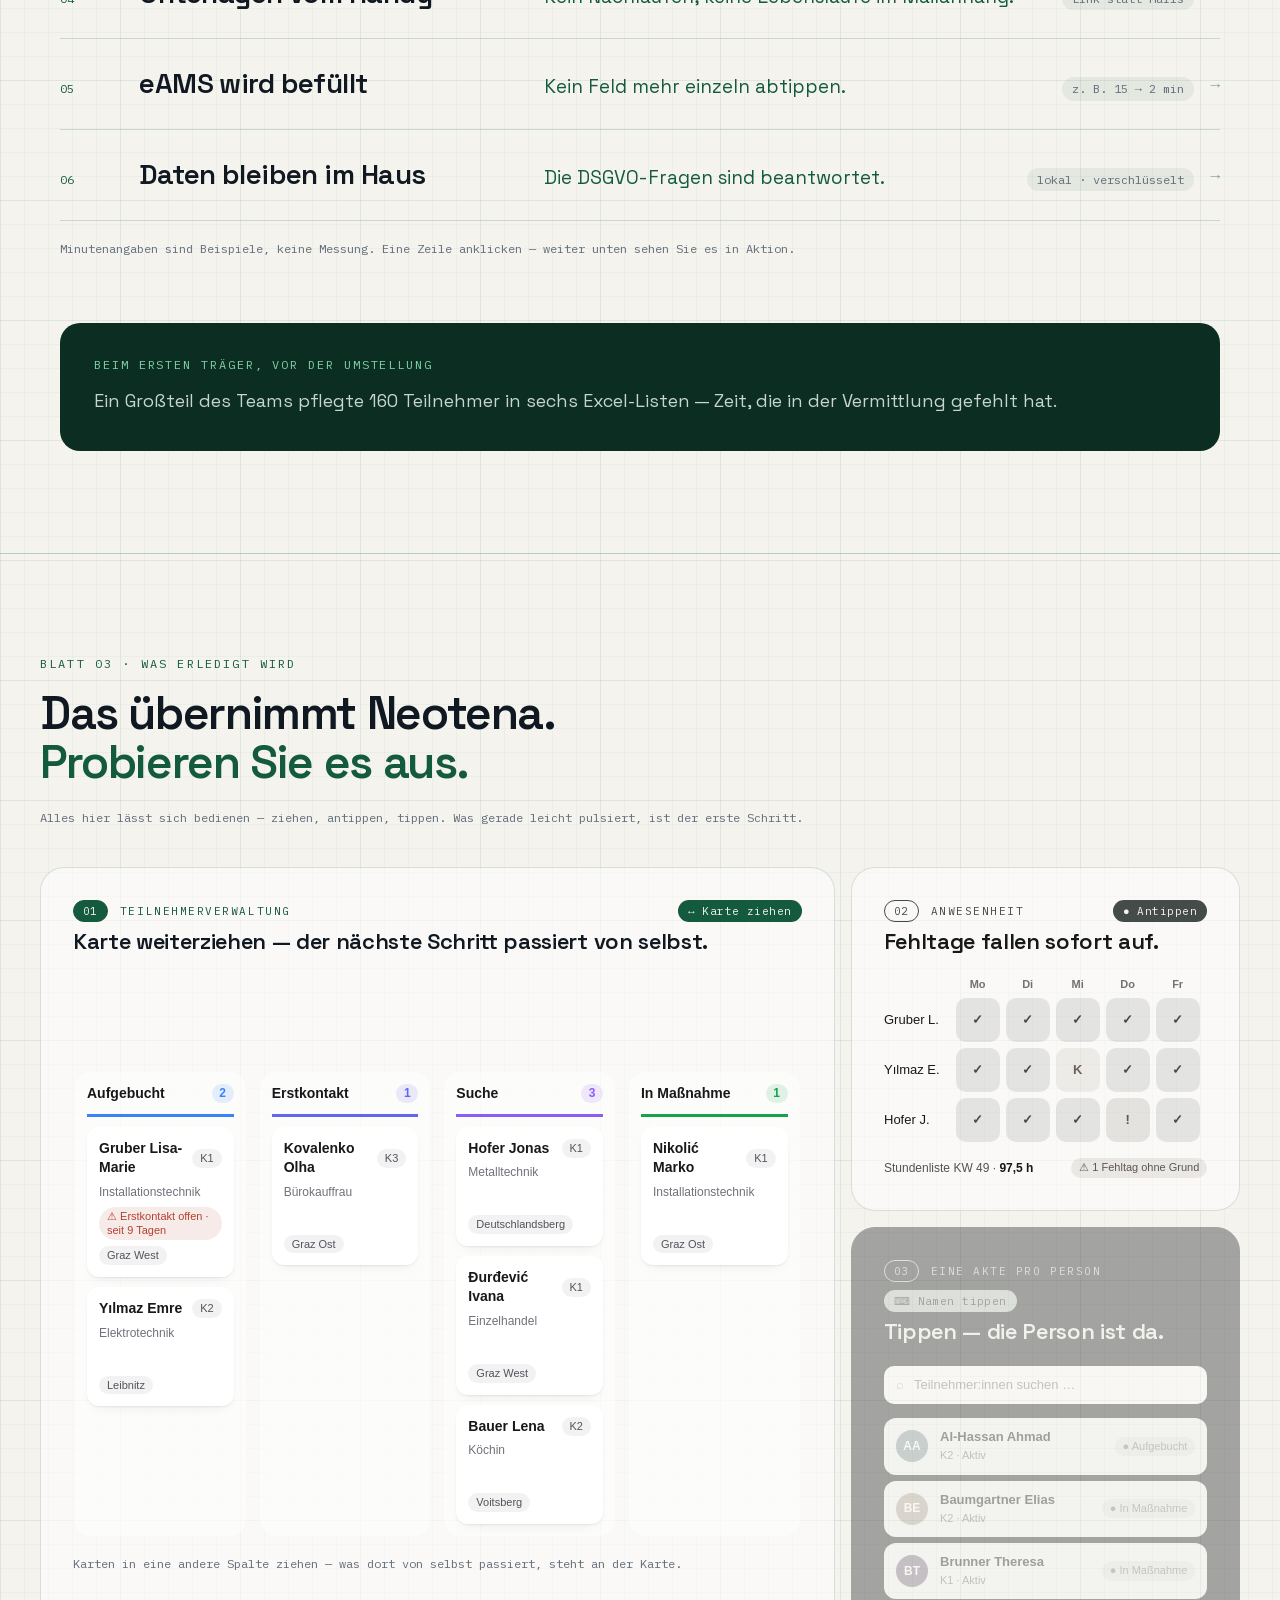
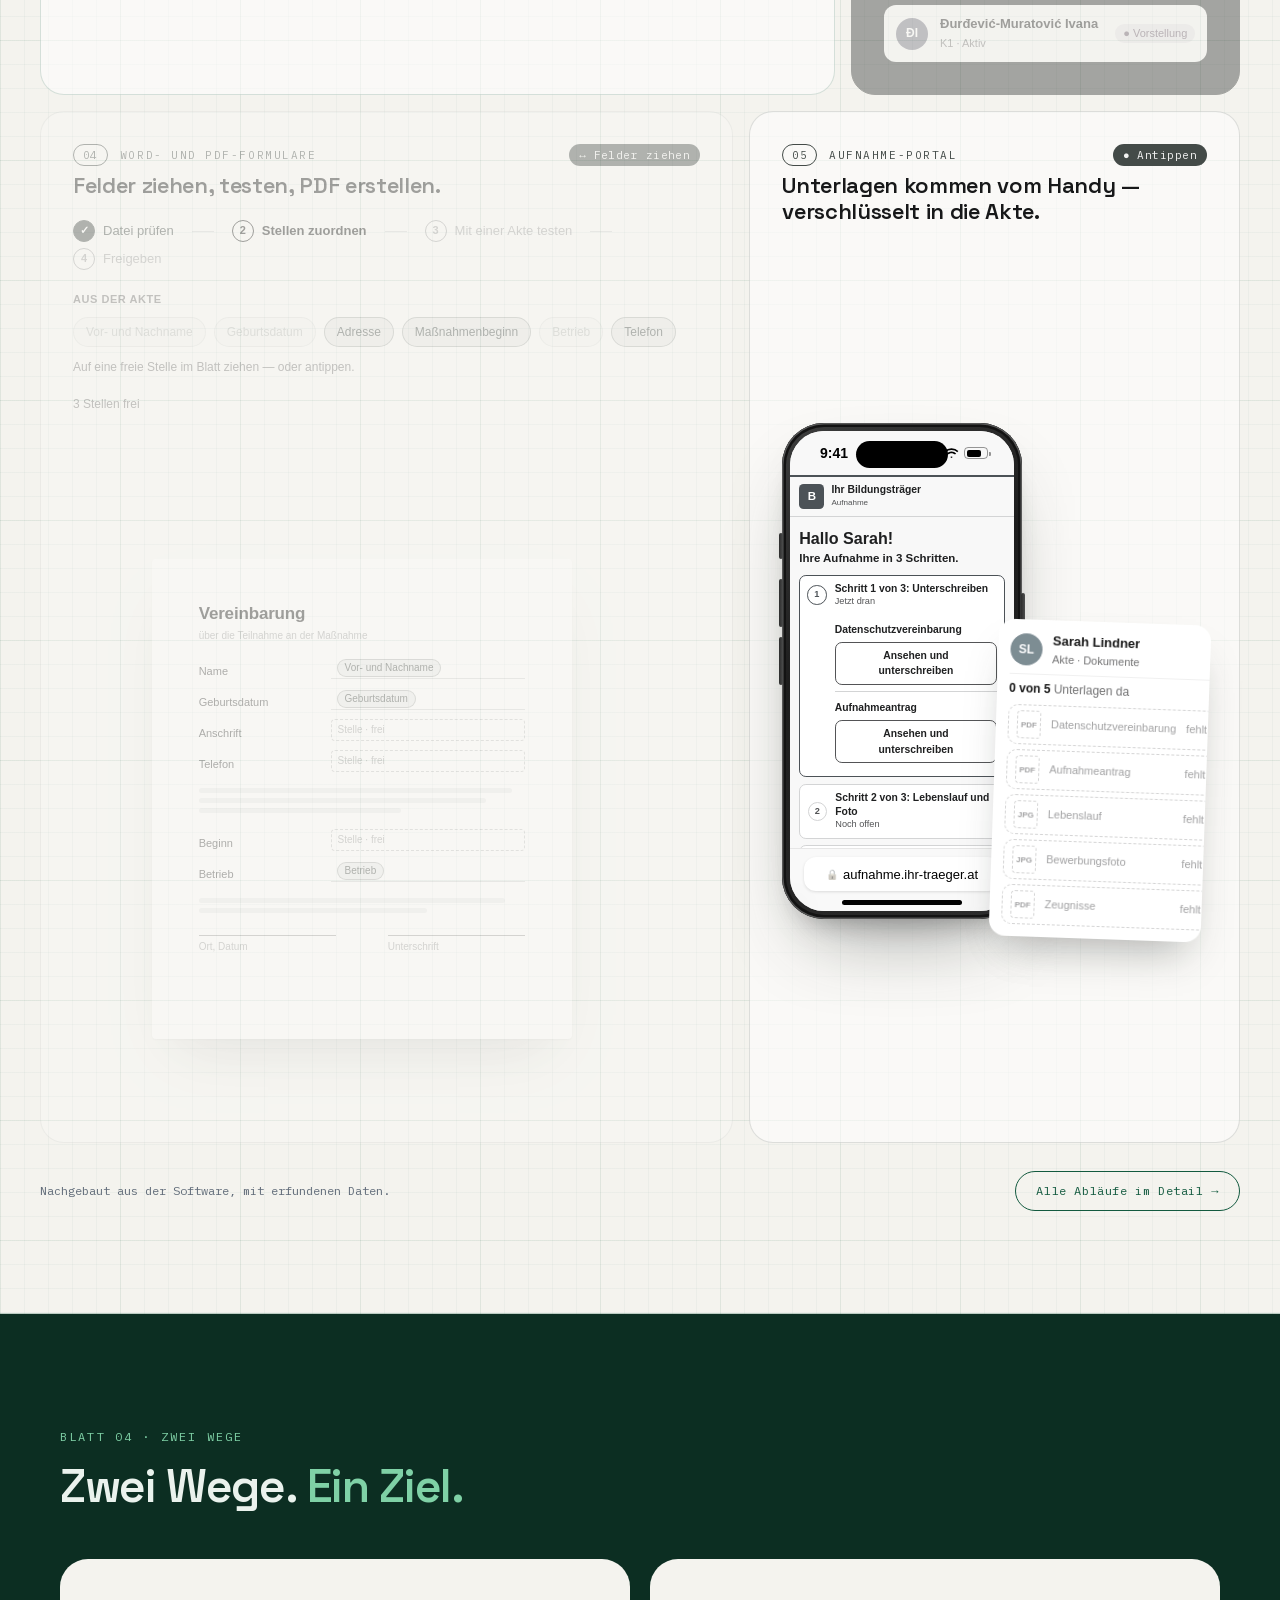
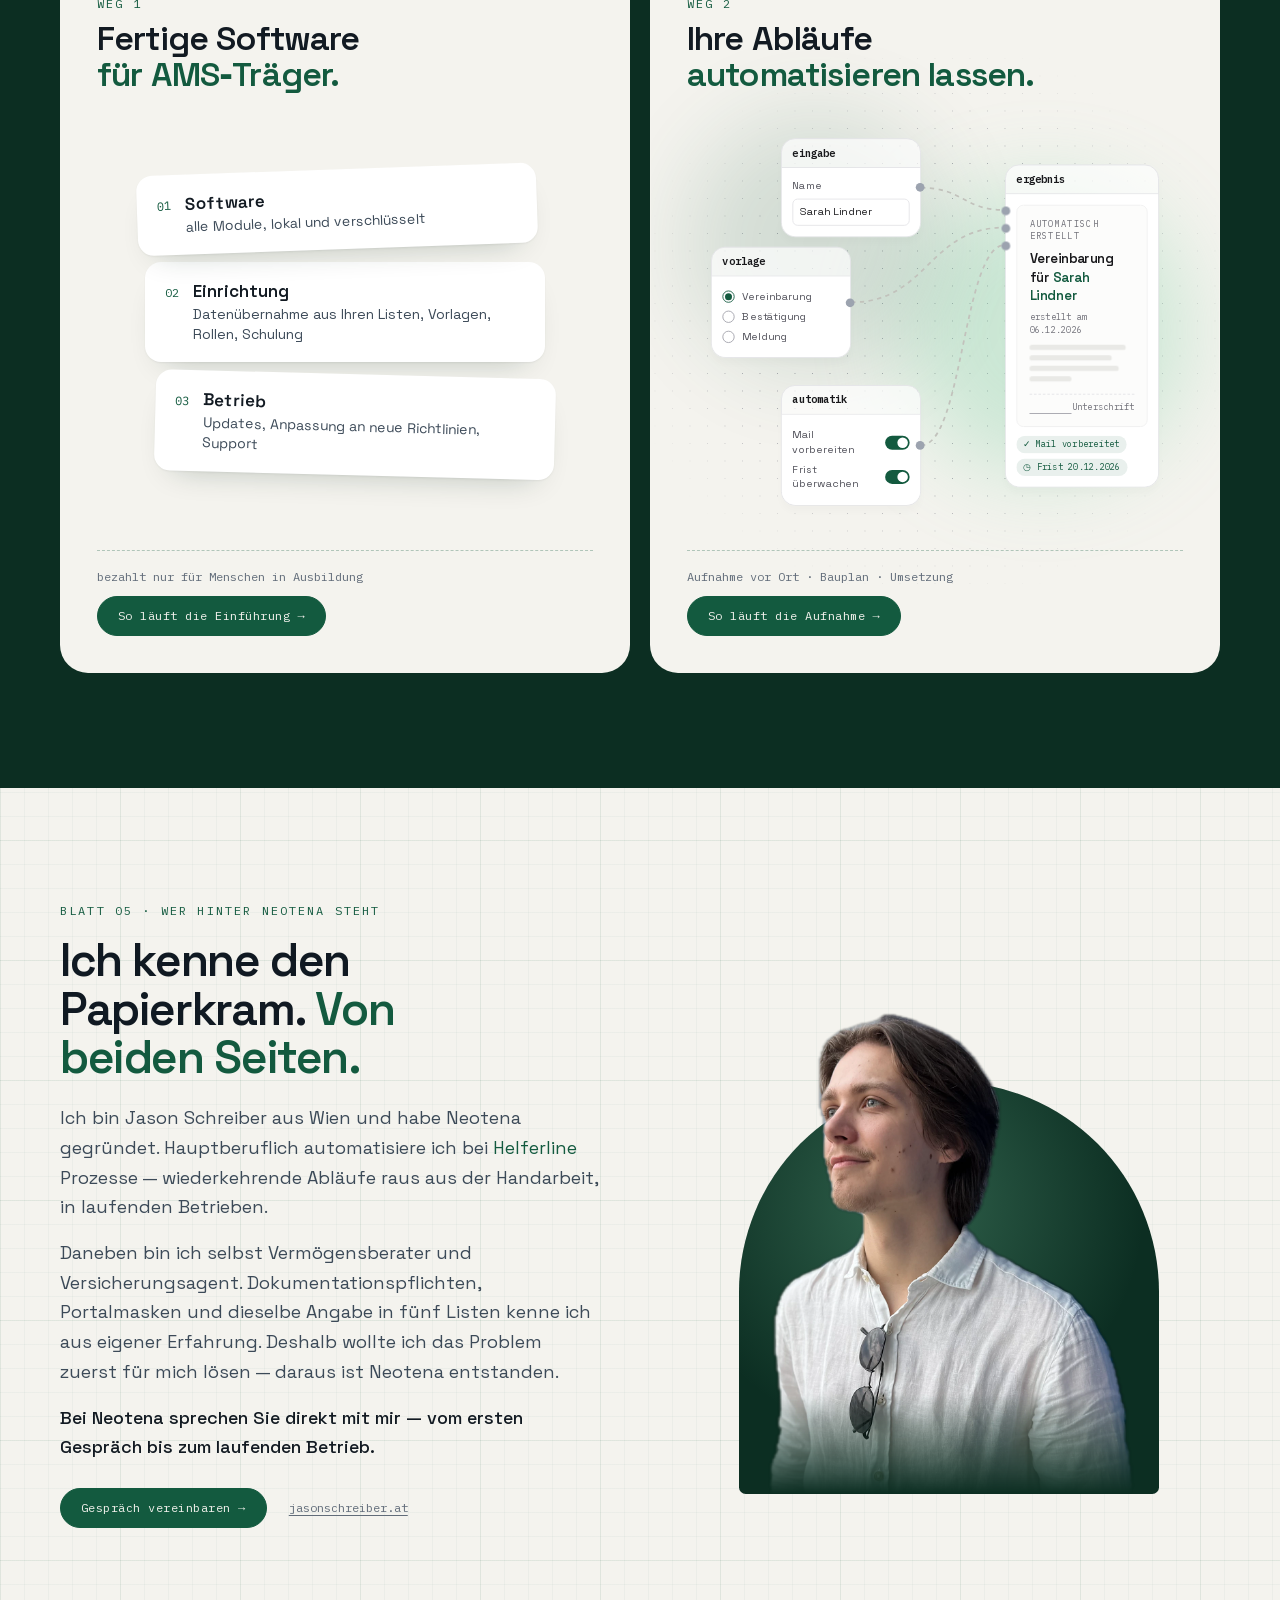
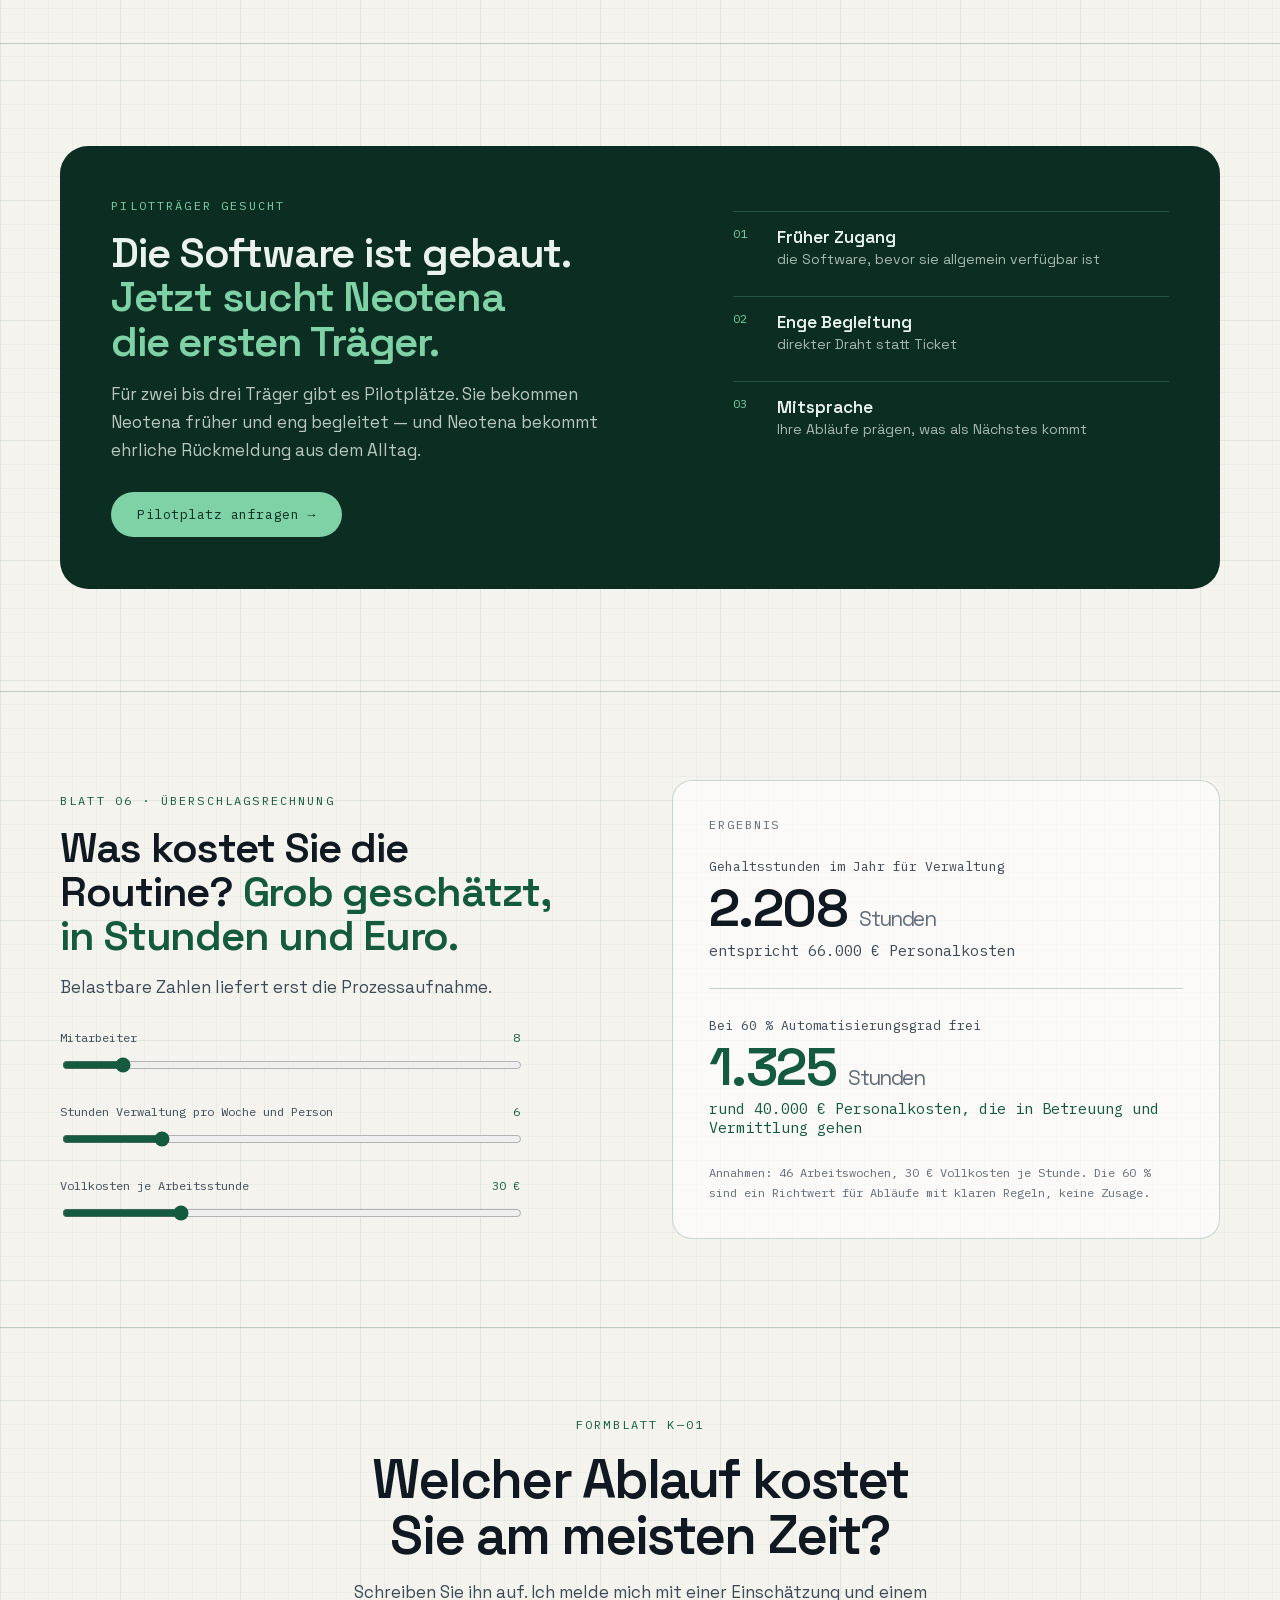
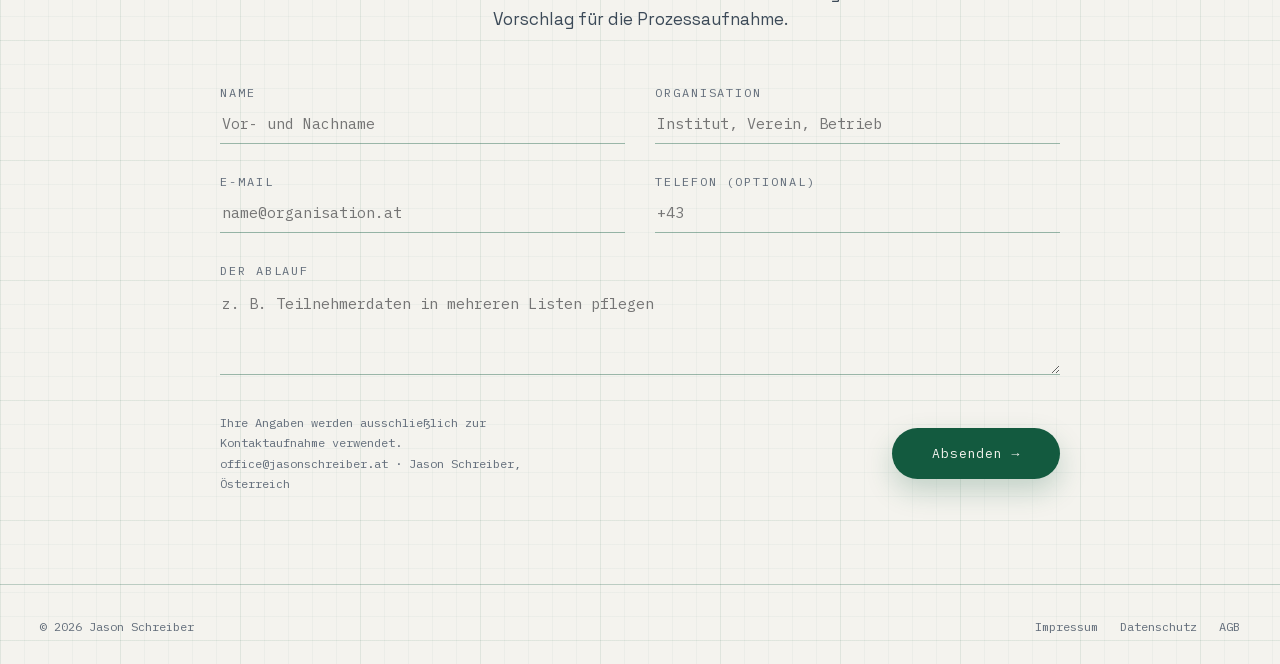
==== commit 1a53265f: "feat: Reihen bleiben beim Scrollen stehen, bis jede Kachel dran war - Desktop: jede Reihe ist sticky" ====
--- a/index.html
+++ b/index.html
@@ -224,12 +224,13 @@
   @media (prefers-reduced-motion: reduce) { .nb-bento > .nb-kachel { opacity: 1; transform: none; } }
   .nb-k5 { grid-column: span 5; } .nb-k7 { grid-column: span 7; }
   /* Nummerierung und Fokus: nur eine Kachel ist hell und spielt sich vor. */
-  .nb-bento { counter-reset: station; }
+  #erledigt { counter-reset: station; }
+  .nb-pin + .nb-pin { margin-top: 16px; }
   .nb-bento > .nb-kachel { counter-increment: station; }
   .nb-bento > .nb-kachel > .nb-k-label > span:first-child::before { content: counter(station, decimal-leading-zero);
     display: inline-block; margin-right: 12px; padding: 3px 9px; border-radius: 999px; border: 1px solid currentColor; letter-spacing: .04em; }
   .nb-bento > .nb-kachel.is-da { transition: opacity .5s ease, filter .5s ease, transform .7s cubic-bezier(.2,.7,.2,1); }
-  .nb-bento.hat-fokus > .nb-kachel.is-da:not(.is-fokus) { opacity: .38; filter: grayscale(.9); }
+  #erledigt.hat-fokus .nb-bento > .nb-kachel.is-da:not(.is-fokus) { opacity: .38; filter: grayscale(.9); }
   .nb-bento > .nb-kachel:not(.is-fokus) .nb-lockt { animation: none; }
   .nb-bento > .nb-kachel:not(.is-fokus) * { animation-play-state: paused !important; }
   .nb-bento > .nb-kachel.is-fokus > .nb-k-label > span:first-child::before { background: #135A3F; color: #F4F3EE; border-color: #135A3F; }
@@ -326,13 +327,15 @@
         <div style="font-family: 'IBM Plex Mono', monospace; font-size: 12px; letter-spacing: .18em; text-transform: uppercase; color: #135A3F; margin-bottom: 18px;">Blatt 03 · Was erledigt wird</div>
         <h2 style="font-size: clamp(30px, 3.6vw, 46px); line-height: 1.05; letter-spacing: -.03em; font-weight: 600; margin: 0 0 clamp(32px, 4vw, 48px); max-width: 18em;">Das übernimmt Neotena. <span style="color: #135A3F;">Probieren Sie es aus.</span></h2>
         <p style="font-family: 'IBM Plex Mono', monospace; font-size: 12px; color: #616C79; line-height: 1.7; margin: calc(-1 * clamp(16px, 2vw, 28px)) 0 clamp(28px, 3vw, 40px);">Alles hier lässt sich bedienen — ziehen, antippen, tippen. Was gerade leicht pulsiert, ist der erste Schritt.</p>
-        <div class="nb-bento">
+        <div class="nb-pin" data-schritte="3"><div class="nb-bento">
           <div id="k-pipeline" class="nb-kachel nb-k8 nb-hoch"><div class="nb-k-label"><span>Teilnehmerverwaltung</span><span class="nb-k-tipp">↔ Karte ziehen</span></div><div class="nb-k-titel">Karte weiterziehen — der nächste Schritt passiert von selbst.</div><div data-nachbau="pipeline"></div></div>
           <div id="k-anwesenheit" class="nb-kachel nb-k4"><div class="nb-k-label"><span>Anwesenheit</span><span class="nb-k-tipp">● Antippen</span></div><div class="nb-k-titel">Fehltage fallen sofort auf.</div><div data-nachbau="anwesenheit"></div></div>
           <div id="k-akte" class="nb-kachel nb-dunkel nb-k4"><div class="nb-k-label"><span>Eine Akte pro Person</span><span class="nb-k-tipp">⌨ Namen tippen</span></div><div class="nb-k-titel">Tippen — die Person ist da.</div><div data-nachbau="teilnehmer" data-anzahl="4"></div></div>
+        </div></div>
+        <div class="nb-pin" data-schritte="2"><div class="nb-bento">
           <div id="k-vorlage" class="nb-kachel nb-k7"><div class="nb-k-label"><span>Word- und PDF-Formulare</span><span class="nb-k-tipp">↔ Felder ziehen</span></div><div class="nb-k-titel">Felder ziehen, testen, PDF erstellen.</div><div data-nachbau="vorlage"></div></div>
           <div id="k-portal" class="nb-kachel nb-k5 pt-kompakt"><div class="nb-k-label"><span>Aufnahme-Portal</span><span class="nb-k-tipp">● Antippen</span></div><div class="nb-k-titel">Unterlagen kommen vom Handy — verschlüsselt in die Akte.</div><div data-nachbau="portal"></div></div>
-        </div>
+        </div></div>
         <div style="display: flex; flex-wrap: wrap; align-items: center; justify-content: space-between; gap: 16px; margin-top: 28px;">
           <p style="font-family: 'IBM Plex Mono', monospace; font-size: 12px; color: #616C79; line-height: 1.7; margin: 0;">Nachgebaut aus der Software, mit erfundenen Daten.</p>
           <button type="button" data-go="prozesse" style="width: auto; font-family: 'IBM Plex Mono', monospace; font-size: 12px; letter-spacing: .05em; padding: 11px 20px; border-radius: 999px; border: 1px solid #135A3F; background: transparent; color: #135A3F; cursor: pointer;" class="hv9">Alle Abläufe im Detail →</button>
@@ -511,44 +514,73 @@
     }, { rootMargin: '0px 0px -12% 0px', threshold: 0.15 });
     kacheln.forEach(function (k, i) { k.style.transitionDelay = (i % 2) * 120 + 'ms'; da.observe(k); });
   } else { kacheln.forEach(function (k) { k.classList.add('is-da'); }); }
-  // Fokus: die Kachel an der Leselinie (45 % der Fensterhöhe). Stehen zwei in
-  // einer Reihe, wandert der Fokus beim Scrollen durch die Reihe von links nach rechts.
-  // Zeigen oder Antippen holt eine Kachel sofort in den Fokus.
-  var bento = document.querySelector('.nb-bento');
-  if (bento && kacheln.length) {
+  // Fokus. Desktop: jede Reihe bleibt stehen (sticky), bis ihre Kacheln
+  // nacheinander dran waren — man scrollt nicht über eine Vorführung hinweg.
+  // Passt eine Reihe nicht ins Fenster, oder auf dem Handy: Startpunkte je Kachel.
+  var bereich = document.getElementById('erledigt');
+  var pins = Array.prototype.slice.call(document.querySelectorAll('.nb-pin'));
+  if (bereich && kacheln.length) {
     var liste = Array.prototype.slice.call(kacheln), manuell = null, manuellY = 0;
+    var SCHRITT = 0.55; // Fensterhöhen Scrollweg je Kachel
     var setze = function (k) {
       if (!k || k.classList.contains('is-fokus')) return;
       liste.forEach(function (x) { x.classList.toggle('is-fokus', x === k); });
-      bento.classList.add('hat-fokus');
+      bereich.classList.add('hat-fokus');
       document.dispatchEvent(new Event('nb-fokus'));
+    };
+    var heften = function () {
+      var an = innerWidth > 960 && !matchMedia('(prefers-reduced-motion: reduce)').matches;
+      pins.forEach(function (p) {
+        var b = p.firstElementChild, n = +p.dataset.schritte || 1;
+        b.style.position = ''; b.style.top = ''; p.style.height = ''; p.dataset.an = '';
+        var h = b.offsetHeight, platz = innerHeight - 90;
+        if (an && h <= platz) {
+          p.style.height = (h + (n - 1) * innerHeight * SCHRITT) + 'px';
+          b.style.position = 'sticky';
+          b.style.top = Math.max(82, (innerHeight - h) / 2 + 30) + 'px';
+          p.dataset.an = '1';
+        }
+      });
     };
     var rechne = function () {
       if (manuell && Math.abs(scrollY - manuellY) < 160) return;
       manuell = null;
-      // Jede Kachel bekommt einen Startpunkt auf der Seite: ihre Oberkante;
-      // teilen sich mehrere eine Oberkante, werden sie über die Höhe der
-      // kleinsten verteilt. Aktiv ist die letzte, deren Startpunkt die Leselinie passiert hat.
-      var linie = scrollY + innerHeight * 0.45, gruppen = {};
-      liste.forEach(function (k) { var r = k.getBoundingClientRect(); var key = Math.round(r.top + scrollY); (gruppen[key] = gruppen[key] || []).push([k, r.height]); });
-      var punkte = [];
-      Object.keys(gruppen).forEach(function (key) {
-        var g = gruppen[key], h = Math.min.apply(null, g.map(function (x) { return x[1]; }));
-        g.forEach(function (x, j) { punkte.push([+key - innerHeight * 0.1 + j * h / g.length, x[0]]); });
+      var linie = scrollY + innerHeight * 0.45, punkte = [];
+      pins.forEach(function (p) {
+        var kids = Array.prototype.slice.call(p.querySelectorAll('.nb-kachel'));
+        var oben = p.getBoundingClientRect().top + scrollY;
+        if (p.dataset.an) {
+          var top = parseFloat(p.firstElementChild.style.top) || 0;
+          kids.forEach(function (k, j) { punkte.push([oben - top + innerHeight * 0.45 - innerHeight * 0.1 + j * innerHeight * SCHRITT, k]); });
+        } else {
+          var gruppen = {};
+          // Ohne Transform rechnen: die Einblend-Animation verschiebt die Kacheln kurz.
+          var seitenTop = function (el) { var y = 0; while (el) { y += el.offsetTop; el = el.offsetParent; } return y; };
+          kids.forEach(function (k) { var key = Math.round(seitenTop(k)); (gruppen[key] = gruppen[key] || []).push([k, k.offsetHeight]); });
+          Object.keys(gruppen).forEach(function (key) {
+            var g = gruppen[key], hh = Math.min.apply(null, g.map(function (x) { return x[1]; }));
+            g.forEach(function (x, j) { punkte.push([+key - innerHeight * 0.1 + j * hh / g.length, x[0]]); });
+          });
+        }
       });
       punkte.sort(function (a, b) { return a[0] - b[0]; });
+      // Jede Kachel bekommt mindestens eine halbe Fensterhöhe Scrollweg.
+      for (var i = 1; i < punkte.length; i++) punkte[i][0] = Math.max(punkte[i][0], punkte[i - 1][0] + innerHeight * 0.45);
       var wahl = punkte[0][1];
       punkte.forEach(function (p) { if (p[0] <= linie) wahl = p[1]; });
       setze(wahl);
     };
     var warte = false;
     addEventListener('scroll', function () { if (!warte) { warte = true; requestAnimationFrame(function () { warte = false; rechne(); }); } }, { passive: true });
-    addEventListener('resize', rechne);
+    addEventListener('resize', function () { heften(); rechne(); });
     liste.forEach(function (k) {
       var hol = function () { manuell = k; manuellY = scrollY; setze(k); };
       k.addEventListener('pointerenter', function (e) { if (e.pointerType === 'mouse') hol(); });
       k.addEventListener('pointerdown', hol, true);
     });
+    heften();
+    // Vorführungen setzen ihre Höhe erst nach dem ersten Zeichnen.
+    setTimeout(function () { heften(); rechne(); }, 400);
     rechne();
   }
   // Burger-Menü fürs Handy: Knopf hinter „Anfrage senden“ einhängen.
